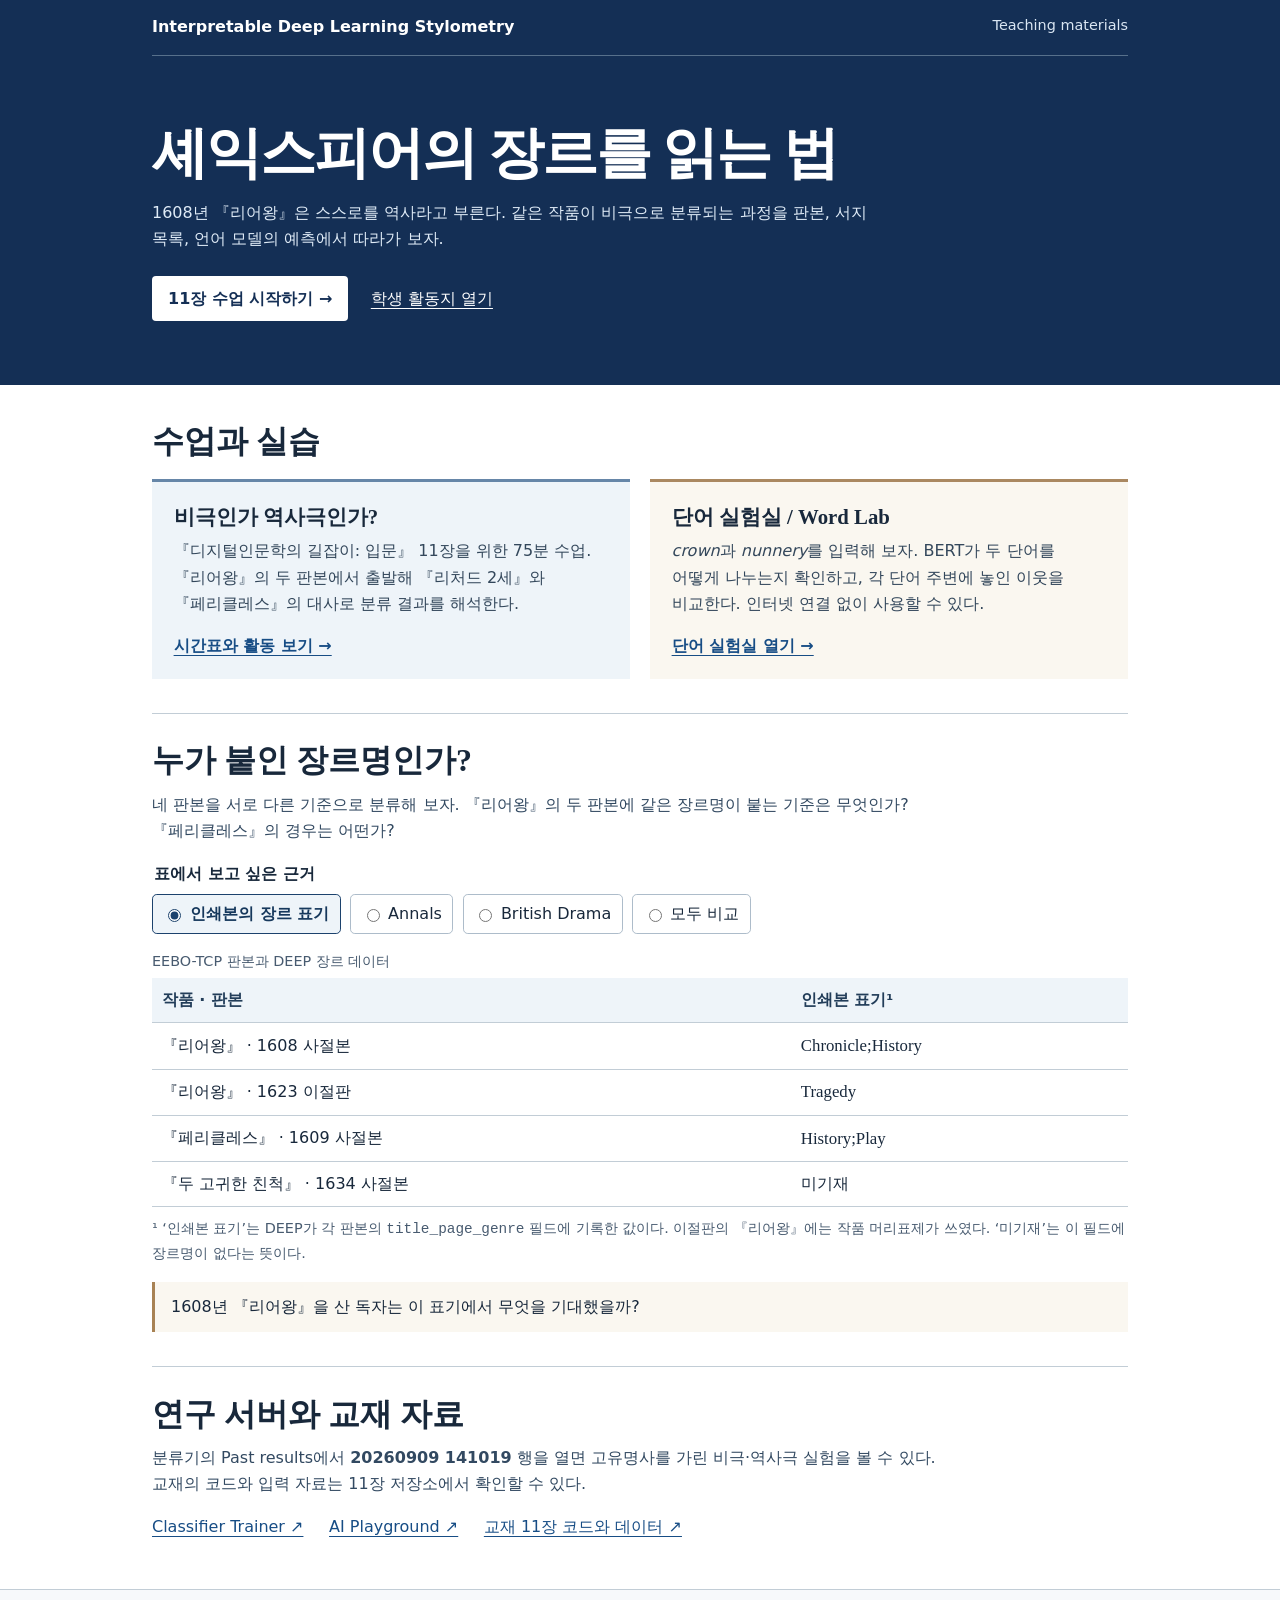
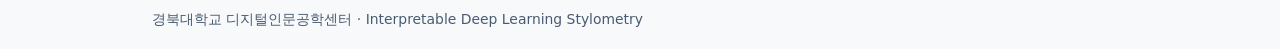
==== teaching/index.html @ d843ae89 "Publish Chapter 11 teaching pages and offline Word Lab" ====
<!doctype html>
<html lang="ko">
<head>
<meta charset="utf-8">
<meta name="viewport" content="width=device-width, initial-scale=1">
<title>수업 자료 · Interpretable Deep Learning Stylometry</title>
<meta name="description" content="셰익스피어 희곡으로 배우는 딥러닝 장르 분류. 75분 수업, 판본 비교, BERT 단어 실험, 학생 활동지.">
<style>
:root{color-scheme:light;--ink:#18283b;--blue:#1c426d;--navy:#142f55;--muted:#485b70;--rule:#c2cdd6;--cream:#faf7f0;--tint:#eef4f9}
*{box-sizing:border-box}body{margin:0;background:#fff;color:var(--ink);font:1rem/1.65 "Apple SD Gothic Neo","Malgun Gothic",system-ui,sans-serif;word-break:keep-all;overflow-wrap:break-word}button,input{font:inherit}a{color:#174d85;text-underline-offset:.22em}a:focus-visible,button:focus-visible,input:focus-visible,summary:focus-visible{outline:3px solid #c57723;outline-offset:4px}.skip{position:absolute;left:1rem;top:-5rem;background:white;padding:.5rem;z-index:2}.skip:focus{top:.5rem}
.wrap{max-width:68rem;margin:auto;padding-inline:clamp(1rem,4.5vw,3.5rem)}header{background:var(--navy);color:white}.top{padding-block:.9rem;display:flex;justify-content:space-between;gap:1rem;flex-wrap:wrap;border-bottom:1px solid #57708b}header a{color:#fff}.top a{text-decoration:none;font-weight:650}.top a:hover,.card a:hover{text-decoration:underline}.top span{color:#dae6f3;font-size:.9rem}.hero{padding-block:clamp(2rem,5vw,4rem)}h1,h2,h3,p{margin:0}h1,h2,.card h3,.editions-title{font-family:"Nanum Myeongjo",Batang,"AppleMyungjo",Georgia,serif}h1{font-size:clamp(2.1rem,5vw,3.5rem);line-height:1.19;letter-spacing:-.035em}.hero p{max-width:47rem;margin-top:.8rem;color:#dfebf7}.hero .actions{display:flex;flex-wrap:wrap;gap:1rem 1.4rem;align-items:center;margin-top:1.5rem}.primary{display:inline-block;padding:.58rem 1rem;background:white;color:var(--navy);font-weight:700;border-radius:4px;text-decoration:none}.primary:hover{background:#e9f2fc}
main{padding-block:2.2rem 3rem}h2{font-size:clamp(1.5rem,3.2vw,2rem);line-height:1.36}.cards{display:grid;grid-template-columns:repeat(2,minmax(0,1fr));gap:1.25rem;margin-top:.95rem}.card{padding:1.25rem 1.35rem;background:var(--tint);border-top:3px solid #6686a8;display:flex;flex-direction:column;align-items:flex-start}.card:nth-child(2){background:var(--cream);border-color:#aa8861}.card h3{font-size:1.3rem;line-height:1.4}.card p{margin:.45rem 0 .95rem;color:#33475b}.card a{margin-top:auto;font-weight:bold}.block{margin-top:2.1rem;padding-top:1.6rem;border-top:1px solid var(--rule)}.intro{margin:.55rem 0 1.05rem;max-width:52rem;color:#324961}.edition-form{border:0;padding:0;margin:0}.edition-form legend{font-weight:bold;margin:0 0 .4rem}.options{display:flex;flex-wrap:wrap;gap:.4rem .6rem}.options label{display:inline-flex;align-items:center;gap:.35rem;border:1px solid #adbcca;border-radius:.3rem;padding:.35rem .65rem;cursor:pointer;background:white}.options label:has(:checked){color:#16385c;border-color:var(--blue);background:var(--tint);font-weight:bold}input{accent-color:var(--blue)}.table-wrap{overflow-x:auto;margin-top:.8rem}table{width:100%;border-collapse:collapse;min-width:31rem}th,td{border-bottom:1px solid var(--rule);text-align:left;padding:.55rem .6rem}th{font-weight:650}thead th{background:var(--tint);color:#223d59}tbody th{font-weight:500}caption{padding:.25rem 0;text-align:left;color:var(--muted);font-size:.9rem}td[lang=en]{font-family:Georgia,serif;font-size:1.05rem}.note{color:var(--muted);font-size:.9rem;margin-top:.65rem}.guide{margin-top:1rem;padding:.75rem 1rem;border-left:3px solid #a88254;background:var(--cream)}.links{display:flex;gap:.55rem 1.6rem;flex-wrap:wrap;margin-top:.65rem}footer{border-top:1px solid var(--rule);padding:1.15rem 0;background:#f7f9fb;color:var(--muted);font-size:.87rem}button{cursor:pointer}section{scroll-margin-top:1rem}.offscreen{position:absolute;width:1px;height:1px;clip-path:inset(50%);overflow:hidden}
@media(max-width:620px){.cards{grid-template-columns:1fr}.top{font-size:.85rem}.top span{display:none}th,td{padding:.45rem}.hero{padding-block:1.8rem}.options{gap:.35rem}.card{padding:1rem}table{min-width:22rem}.wrap{padding-inline:1rem}}
@media print{header{background:white;color:black}.top,.actions,.options,footer{display:none}.hero,main{padding-block:0}.card,.guide{background:white}.cards{gap:.4rem}.block{margin-top:.8rem}table{min-width:0}.table-wrap{overflow:visible}thead th,td,th{font-size:9pt}}
</style>
</head>
<body><a class="skip" href="#main">본문으로 바로가기</a>
<header><div class="wrap"><div class="top"><a lang="en" href="https://stylometry.digihumeng.org/">Interpretable Deep Learning Stylometry</a><span lang="en">Teaching materials</span></div>
<div class="hero"><h1>셰익스피어의 장르를 읽는 법</h1><p>1608년 『리어왕』은 스스로를 역사라고 부른다. 같은 작품이 비극으로 분류되는 과정을 판본, 서지 목록, 언어 모델의 예측에서 따라가 보자.</p>
<div class="actions"><a class="primary" href="lesson-11.html">11장 수업 시작하기 →</a><a href="lesson-11.html#worksheet">학생 활동지 열기</a></div></div></div></header>
<main id="main" class="wrap">
<section aria-labelledby="tools-title"><h2 id="tools-title">수업과 실습</h2>
<div class="cards"><article class="card"><h3>비극인가 역사극인가?</h3><p>『디지털인문학의 길잡이: 입문』 11장을 위한 75분 수업. 『리어왕』의 두 판본에서 출발해 『리처드 2세』와 『페리클레스』의 대사로 분류 결과를 해석한다.</p><a href="lesson-11.html#plan">시간표와 활동 보기 →</a></article>
<article class="card"><h3>단어 실험실 <span lang="en">/ Word Lab</span></h3><p><i lang="en">crown</i>과 <i lang="en">nunnery</i>를 입력해 보자. BERT가 두 단어를 어떻게 나누는지 확인하고, 각 단어 주변에 놓인 이웃을 비교한다. 인터넷 연결 없이 사용할 수 있다.</p><a href="word-lab.html">단어 실험실 열기 →</a></article></div></section>
<section class="block" id="editions" aria-labelledby="editions-title"><h2 id="editions-title">누가 붙인 장르명인가?</h2><p class="intro">네 판본을 서로 다른 기준으로 분류해 보자. 『리어왕』의 두 판본에 같은 장르명이 붙는 기준은 무엇인가? 『페리클레스』의 경우는 어떤가?</p>
<fieldset class="edition-form" id="source-form" hidden><legend>표에서 보고 싶은 근거</legend><div class="options">
<label><input type="radio" name="source" value="print" checked>인쇄본의 장르 표기</label><label><input type="radio" name="source" value="annals"><span lang="en">Annals</span></label><label><input type="radio" name="source" value="brit"><span lang="en">British Drama</span></label><label><input type="radio" name="source" value="all">모두 비교</label></div></fieldset>
<div class="table-wrap" tabindex="0" role="region" aria-label="판본별 장르 비교표"><table><caption>EEBO-TCP 판본과 DEEP 장르 데이터</caption><thead><tr><th scope="col">작품 · 판본</th><th scope="col" data-col="print">인쇄본 표기¹</th><th scope="col" data-col="annals" lang="en">Annals</th><th scope="col" data-col="brit" lang="en">British Drama</th></tr></thead><tbody>
<tr><th scope="row">『리어왕』 · 1608 사절본</th><td data-col="print" lang="en">Chronicle;History</td><td data-col="annals" lang="en">Tragedy</td><td data-col="brit" lang="en">Tragedy</td></tr>
<tr><th scope="row">『리어왕』 · 1623 이절판</th><td data-col="print" lang="en">Tragedy</td><td data-col="annals" lang="en">Tragedy</td><td data-col="brit" lang="en">Tragedy</td></tr>
<tr><th scope="row">『페리클레스』 · 1609 사절본</th><td data-col="print" lang="en">History;Play</td><td data-col="annals" lang="en">Tragicomedy</td><td data-col="brit" lang="en">Romance</td></tr>
<tr><th scope="row">『두 고귀한 친척』 · 1634 사절본</th><td data-col="print">미기재</td><td data-col="annals" lang="en">Tragicomedy</td><td data-col="brit" lang="en">Tragicomedy</td></tr>
</tbody></table></div>
<p class="note">¹ ‘인쇄본 표기’는 DEEP가 각 판본의 <code>title_page_genre</code> 필드에 기록한 값이다. 이절판의 『리어왕』에는 작품 머리표제가 쓰였다. ‘미기재’는 이 필드에 장르명이 없다는 뜻이다.</p>
<p id="edition-prompt" class="guide" aria-live="polite">같은 작품의 두 판본에서 어떤 차이가 보이는가?</p>
</section>
<section class="block" aria-labelledby="server-title"><h2 id="server-title">연구 서버와 교재 자료</h2><p class="intro">분류기의 <span lang="en">Past results</span>에서 <strong>20260909 141019</strong> 행을 열면 고유명사를 가린 비극·역사극 실험을 볼 수 있다. 교재의 코드와 입력 자료는 11장 저장소에서 확인할 수 있다.</p>
<div class="links"><a href="https://interpretable-deep-learning-stylometry.ngrok.app/train/" lang="en">Classifier Trainer ↗</a><a href="https://interpretable-deep-learning-stylometry.ngrok.app/play/" lang="en">AI Playground ↗</a><a href="https://github.com/digitalhumanitiestextbook/dhtextbook/tree/main/chapter11">교재 11장 코드와 데이터 ↗</a></div></section>
</main><footer><div class="wrap">경북대학교 디지털인문공학센터 · Interpretable Deep Learning Stylometry</div></footer>
<script>
const form = document.getElementById('source-form');
const prompts = {
  print: '1608년 『리어왕』을 산 독자는 이 표기에서 무엇을 기대했을까?',
  annals: '두 『리어왕』의 분류는 같은데, 인쇄본에서는 어떤 차이가 사라졌는가?',
  brit: '이 분류 기준을 택하면 『페리클레스』는 비극·역사극 두 집단 중 어디에 속할까?',
  all: '『페리클레스』의 세 표기 중 어느 것이 모델의 학습 레이블로 쓰였는지 알려면 무엇을 확인해야 할까?'
};
function selectSource() {
  const selected = form.querySelector('input:checked').value;
  for (const cell of document.querySelectorAll('[data-col]')) {
    cell.hidden = selected !== 'all' && cell.dataset.col !== selected;
  }
  document.getElementById('edition-prompt').textContent = prompts[selected];
}
form.hidden = false;
form.addEventListener('change', selectSource);
selectSource();
</script></body></html>
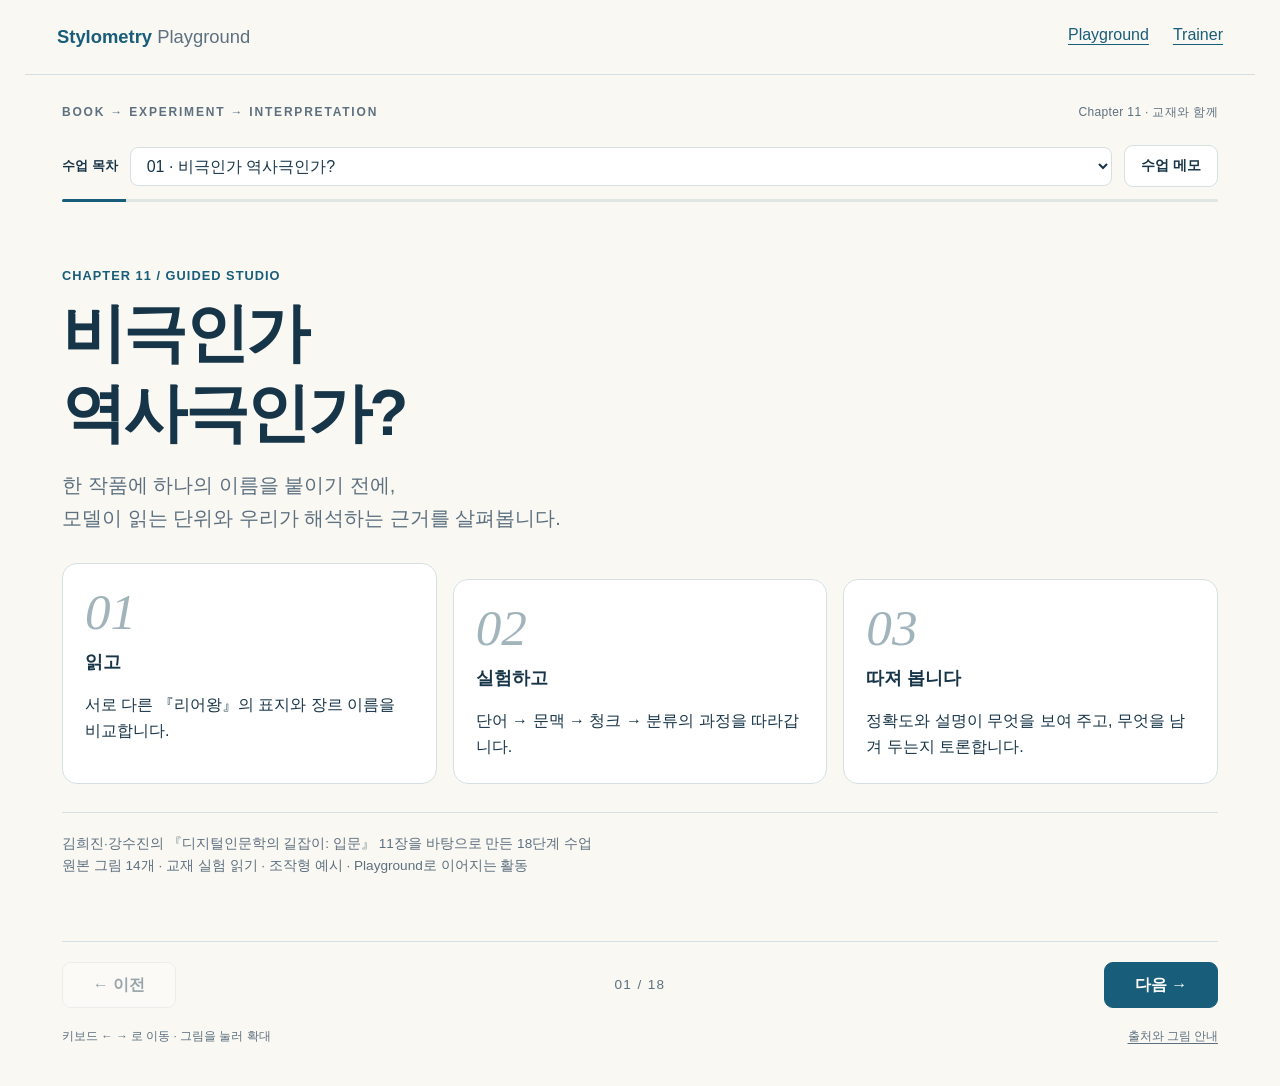
==== commit efee8717: "Publish rebuilt Chapter 11 slides and complete Playground navigation" ====
--- a/teaching/index.html
+++ b/teaching/index.html
@@ -1,58 +1,26 @@
 <!doctype html>
 <html lang="ko">
 <head>
-<meta charset="utf-8">
-<meta name="viewport" content="width=device-width, initial-scale=1">
-<title>수업 자료 · Interpretable Deep Learning Stylometry</title>
-<meta name="description" content="셰익스피어 희곡으로 배우는 딥러닝 장르 분류. 75분 수업, 판본 비교, BERT 단어 실험, 학생 활동지.">
-<style>
-:root{color-scheme:light;--ink:#18283b;--blue:#1c426d;--navy:#142f55;--muted:#485b70;--rule:#c2cdd6;--cream:#faf7f0;--tint:#eef4f9}
-*{box-sizing:border-box}body{margin:0;background:#fff;color:var(--ink);font:1rem/1.65 "Apple SD Gothic Neo","Malgun Gothic",system-ui,sans-serif;word-break:keep-all;overflow-wrap:break-word}button,input{font:inherit}a{color:#174d85;text-underline-offset:.22em}a:focus-visible,button:focus-visible,input:focus-visible,summary:focus-visible{outline:3px solid #c57723;outline-offset:4px}.skip{position:absolute;left:1rem;top:-5rem;background:white;padding:.5rem;z-index:2}.skip:focus{top:.5rem}
-.wrap{max-width:68rem;margin:auto;padding-inline:clamp(1rem,4.5vw,3.5rem)}header{background:var(--navy);color:white}.top{padding-block:.9rem;display:flex;justify-content:space-between;gap:1rem;flex-wrap:wrap;border-bottom:1px solid #57708b}header a{color:#fff}.top a{text-decoration:none;font-weight:650}.top a:hover,.card a:hover{text-decoration:underline}.top span{color:#dae6f3;font-size:.9rem}.hero{padding-block:clamp(2rem,5vw,4rem)}h1,h2,h3,p{margin:0}h1,h2,.card h3,.editions-title{font-family:"Nanum Myeongjo",Batang,"AppleMyungjo",Georgia,serif}h1{font-size:clamp(2.1rem,5vw,3.5rem);line-height:1.19;letter-spacing:-.035em}.hero p{max-width:47rem;margin-top:.8rem;color:#dfebf7}.hero .actions{display:flex;flex-wrap:wrap;gap:1rem 1.4rem;align-items:center;margin-top:1.5rem}.primary{display:inline-block;padding:.58rem 1rem;background:white;color:var(--navy);font-weight:700;border-radius:4px;text-decoration:none}.primary:hover{background:#e9f2fc}
-main{padding-block:2.2rem 3rem}h2{font-size:clamp(1.5rem,3.2vw,2rem);line-height:1.36}.cards{display:grid;grid-template-columns:repeat(2,minmax(0,1fr));gap:1.25rem;margin-top:.95rem}.card{padding:1.25rem 1.35rem;background:var(--tint);border-top:3px solid #6686a8;display:flex;flex-direction:column;align-items:flex-start}.card:nth-child(2){background:var(--cream);border-color:#aa8861}.card h3{font-size:1.3rem;line-height:1.4}.card p{margin:.45rem 0 .95rem;color:#33475b}.card a{margin-top:auto;font-weight:bold}.block{margin-top:2.1rem;padding-top:1.6rem;border-top:1px solid var(--rule)}.intro{margin:.55rem 0 1.05rem;max-width:52rem;color:#324961}.edition-form{border:0;padding:0;margin:0}.edition-form legend{font-weight:bold;margin:0 0 .4rem}.options{display:flex;flex-wrap:wrap;gap:.4rem .6rem}.options label{display:inline-flex;align-items:center;gap:.35rem;border:1px solid #adbcca;border-radius:.3rem;padding:.35rem .65rem;cursor:pointer;background:white}.options label:has(:checked){color:#16385c;border-color:var(--blue);background:var(--tint);font-weight:bold}input{accent-color:var(--blue)}.table-wrap{overflow-x:auto;margin-top:.8rem}table{width:100%;border-collapse:collapse;min-width:31rem}th,td{border-bottom:1px solid var(--rule);text-align:left;padding:.55rem .6rem}th{font-weight:650}thead th{background:var(--tint);color:#223d59}tbody th{font-weight:500}caption{padding:.25rem 0;text-align:left;color:var(--muted);font-size:.9rem}td[lang=en]{font-family:Georgia,serif;font-size:1.05rem}.note{color:var(--muted);font-size:.9rem;margin-top:.65rem}.guide{margin-top:1rem;padding:.75rem 1rem;border-left:3px solid #a88254;background:var(--cream)}.links{display:flex;gap:.55rem 1.6rem;flex-wrap:wrap;margin-top:.65rem}footer{border-top:1px solid var(--rule);padding:1.15rem 0;background:#f7f9fb;color:var(--muted);font-size:.87rem}button{cursor:pointer}section{scroll-margin-top:1rem}.offscreen{position:absolute;width:1px;height:1px;clip-path:inset(50%);overflow:hidden}
-@media(max-width:620px){.cards{grid-template-columns:1fr}.top{font-size:.85rem}.top span{display:none}th,td{padding:.45rem}.hero{padding-block:1.8rem}.options{gap:.35rem}.card{padding:1rem}table{min-width:22rem}.wrap{padding-inline:1rem}}
-@media print{header{background:white;color:black}.top,.actions,.options,footer{display:none}.hero,main{padding-block:0}.card,.guide{background:white}.cards{gap:.4rem}.block{margin-top:.8rem}table{min-width:0}.table-wrap{overflow:visible}thead th,td,th{font-size:9pt}}
-</style>
+  <meta charset="utf-8">
+  <meta name="viewport" content="width=device-width,initial-scale=1">
+  <meta name="description" content="김희진·강수진의 Chapter 11을 원본 그림과 함께 읽는 18단계 수업: 장르, 임베딩, 어텐션, 분류와 해석.">
+  <title>비극인가 역사극인가? · Chapter 11 Studio</title>
+  <link rel="stylesheet" href="./styles.css">
 </head>
-<body><a class="skip" href="#main">본문으로 바로가기</a>
-<header><div class="wrap"><div class="top"><a lang="en" href="https://stylometry.digihumeng.org/">Interpretable Deep Learning Stylometry</a><span lang="en">Teaching materials</span></div>
-<div class="hero"><h1>셰익스피어의 장르를 읽는 법</h1><p>1608년 『리어왕』은 스스로를 역사라고 부른다. 같은 작품이 비극으로 분류되는 과정을 판본, 서지 목록, 언어 모델의 예측에서 따라가 보자.</p>
-<div class="actions"><a class="primary" href="lesson-11.html">11장 수업 시작하기 →</a><a href="lesson-11.html#worksheet">학생 활동지 열기</a></div></div></div></header>
-<main id="main" class="wrap">
-<section aria-labelledby="tools-title"><h2 id="tools-title">수업과 실습</h2>
-<div class="cards"><article class="card"><h3>비극인가 역사극인가?</h3><p>『디지털인문학의 길잡이: 입문』 11장을 위한 75분 수업. 『리어왕』의 두 판본에서 출발해 『리처드 2세』와 『페리클레스』의 대사로 분류 결과를 해석한다.</p><a href="lesson-11.html#plan">시간표와 활동 보기 →</a></article>
-<article class="card"><h3>단어 실험실 <span lang="en">/ Word Lab</span></h3><p><i lang="en">crown</i>과 <i lang="en">nunnery</i>를 입력해 보자. BERT가 두 단어를 어떻게 나누는지 확인하고, 각 단어 주변에 놓인 이웃을 비교한다. 인터넷 연결 없이 사용할 수 있다.</p><a href="word-lab.html">단어 실험실 열기 →</a></article></div></section>
-<section class="block" id="editions" aria-labelledby="editions-title"><h2 id="editions-title">누가 붙인 장르명인가?</h2><p class="intro">네 판본을 서로 다른 기준으로 분류해 보자. 『리어왕』의 두 판본에 같은 장르명이 붙는 기준은 무엇인가? 『페리클레스』의 경우는 어떤가?</p>
-<fieldset class="edition-form" id="source-form" hidden><legend>표에서 보고 싶은 근거</legend><div class="options">
-<label><input type="radio" name="source" value="print" checked>인쇄본의 장르 표기</label><label><input type="radio" name="source" value="annals"><span lang="en">Annals</span></label><label><input type="radio" name="source" value="brit"><span lang="en">British Drama</span></label><label><input type="radio" name="source" value="all">모두 비교</label></div></fieldset>
-<div class="table-wrap" tabindex="0" role="region" aria-label="판본별 장르 비교표"><table><caption>EEBO-TCP 판본과 DEEP 장르 데이터</caption><thead><tr><th scope="col">작품 · 판본</th><th scope="col" data-col="print">인쇄본 표기¹</th><th scope="col" data-col="annals" lang="en">Annals</th><th scope="col" data-col="brit" lang="en">British Drama</th></tr></thead><tbody>
-<tr><th scope="row">『리어왕』 · 1608 사절본</th><td data-col="print" lang="en">Chronicle;History</td><td data-col="annals" lang="en">Tragedy</td><td data-col="brit" lang="en">Tragedy</td></tr>
-<tr><th scope="row">『리어왕』 · 1623 이절판</th><td data-col="print" lang="en">Tragedy</td><td data-col="annals" lang="en">Tragedy</td><td data-col="brit" lang="en">Tragedy</td></tr>
-<tr><th scope="row">『페리클레스』 · 1609 사절본</th><td data-col="print" lang="en">History;Play</td><td data-col="annals" lang="en">Tragicomedy</td><td data-col="brit" lang="en">Romance</td></tr>
-<tr><th scope="row">『두 고귀한 친척』 · 1634 사절본</th><td data-col="print">미기재</td><td data-col="annals" lang="en">Tragicomedy</td><td data-col="brit" lang="en">Tragicomedy</td></tr>
-</tbody></table></div>
-<p class="note">¹ ‘인쇄본 표기’는 DEEP가 각 판본의 <code>title_page_genre</code> 필드에 기록한 값이다. 이절판의 『리어왕』에는 작품 머리표제가 쓰였다. ‘미기재’는 이 필드에 장르명이 없다는 뜻이다.</p>
-<p id="edition-prompt" class="guide" aria-live="polite">같은 작품의 두 판본에서 어떤 차이가 보이는가?</p>
-</section>
-<section class="block" aria-labelledby="server-title"><h2 id="server-title">연구 서버와 교재 자료</h2><p class="intro">분류기의 <span lang="en">Past results</span>에서 <strong>20260909 141019</strong> 행을 열면 고유명사를 가린 비극·역사극 실험을 볼 수 있다. 교재의 코드와 입력 자료는 11장 저장소에서 확인할 수 있다.</p>
-<div class="links"><a href="https://interpretable-deep-learning-stylometry.ngrok.app/train/" lang="en">Classifier Trainer ↗</a><a href="https://interpretable-deep-learning-stylometry.ngrok.app/play/" lang="en">AI Playground ↗</a><a href="https://github.com/digitalhumanitiestextbook/dhtextbook/tree/main/chapter11">교재 11장 코드와 데이터 ↗</a></div></section>
-</main><footer><div class="wrap">경북대학교 디지털인문공학센터 · Interpretable Deep Learning Stylometry</div></footer>
-<script>
-const form = document.getElementById('source-form');
-const prompts = {
-  print: '1608년 『리어왕』을 산 독자는 이 표기에서 무엇을 기대했을까?',
-  annals: '두 『리어왕』의 분류는 같은데, 인쇄본에서는 어떤 차이가 사라졌는가?',
-  brit: '이 분류 기준을 택하면 『페리클레스』는 비극·역사극 두 집단 중 어디에 속할까?',
-  all: '『페리클레스』의 세 표기 중 어느 것이 모델의 학습 레이블로 쓰였는지 알려면 무엇을 확인해야 할까?'
-};
-function selectSource() {
-  const selected = form.querySelector('input:checked').value;
-  for (const cell of document.querySelectorAll('[data-col]')) {
-    cell.hidden = selected !== 'all' && cell.dataset.col !== selected;
-  }
-  document.getElementById('edition-prompt').textContent = prompts[selected];
-}
-form.hidden = false;
-form.addEventListener('change', selectSource);
-selectSource();
-</script></body></html>
+<body>
+  <header class="site-header"><a href="https://stylometry.digihumeng.org/" target="_top" class="brand">Stylometry <span>Playground</span></a><nav aria-label="사이트"><a href="https://interpretable-deep-learning-stylometry.ngrok.app/play/finish-the-line/" target="_top">Playground</a><a href="https://interpretable-deep-learning-stylometry.ngrok.app/train/" target="_top">Trainer</a></nav></header>
+  <main class="studio">
+    <div class="lesson-bar"><span class="eyebrow">BOOK → EXPERIMENT → INTERPRETATION</span><span class="lesson-label">Chapter 11 · 교재와 함께</span></div>
+    <div class="deck-tools"><label for="slide-select">수업 목차</label><select id="slide-select"></select><button id="notes-toggle" class="quiet" aria-expanded="false" aria-controls="notes-panel">수업 메모</button></div>
+    <div class="progress-track"><div id="progress-bar"></div></div>
+    <p id="slide-status" class="sr-only" aria-live="polite"></p>
+    <article id="slide" tabindex="-1"></article>
+    <aside id="notes-panel" class="notes-panel" hidden><label for="notes">나의 관찰 · 모델이 보여 준 것과 내가 해석한 것을 구분해 기록하세요.</label><textarea id="notes" rows="5" placeholder="질문 / 관찰 / 다른 가능한 설명 / 다음 실험"></textarea><div><span>이 탭 안에서만 유지됩니다.</span><button id="download-notes">메모 내려받기</button></div></aside>
+    <nav class="slide-nav" aria-label="슬라이드 이동"><button id="previous">← 이전</button><span id="counter"></span><button id="next" class="primary">다음 →</button></nav>
+    <footer class="deck-footer"><span>키보드 ← → 로 이동 · 그림을 눌러 확대</span><button id="sources-toggle" class="text-button" aria-expanded="false" aria-controls="source-panel">출처와 그림 안내</button></footer>
+    <section id="source-panel" class="sources" hidden><h2>원본 교재와 이 수업</h2><p>김희진·강수진, 「비극인가 역사극인가? 딥러닝 텍스트 분류를 통한 르네상스 희곡 분석」, 『디지털인문학의 길잡이: 입문』, 11장. 쪽수는 인쇄 쪽수를 따릅니다.</p><p>그림 1–14는 저작권자의 제공 및 사용 허락에 따라 출판된 전자책에서 가져왔습니다. 그림 1–9는 사료 또는 개념 설명용 도식이며, 그림 11–14는 교재에 실린 실험 결과입니다. 페이지 안의 조작형 예시는 별도로 표시합니다. 이 페이지를 여는 것만으로 모델을 실행하지 않습니다.</p><p>이 슬라이드의 질문·활동·배치는 새로 구성했습니다. 교재의 장르 분류 실험과 현재 Playground의 모델·자료가 동일하다는 뜻은 아닙니다. <a href="./metadata/source-notes.md">상세 출처 기록</a></p></section>
+  </main>
+  <dialog id="figure-dialog" aria-labelledby="figure-dialog-title"><div class="zoom-top"><h2 id="figure-dialog-title"></h2><button id="close-figure" autofocus aria-label="그림 확대 닫기">닫기 ×</button></div><div class="zoom-body"><img id="zoom-image" alt=""></div><p id="zoom-caption"></p></dialog>
+  <script src="./lesson.js"></script>
+</body>
+</html>
--- a/teaching/styles.css
+++ b/teaching/styles.css
@@ -0,0 +1 @@
+:root{--ink:#173548;--muted:#5d7080;--blue:#185d79;--paper:#faf8f2;--line:#d6e0e3;--warm:#f3e8d4;--mint:#e7f2ec;--orange:#ae5b20;--serif:Georgia,'Noto Serif KR',Batang,serif;--sans:Inter,-apple-system,BlinkMacSystemFont,'Apple SD Gothic Neo','Malgun Gothic',sans-serif}*{box-sizing:border-box}body{margin:0;background:var(--paper);color:var(--ink);font-family:var(--sans);font-size:16px;line-height:1.65}a{color:var(--blue);text-underline-offset:4px}button,select,textarea,input{font:inherit}button,select{color:var(--ink)}button{border:1px solid var(--line);background:white;border-radius:9px;padding:.55rem 1rem;cursor:pointer;font-weight:650}button:hover:not(:disabled){background:#edf4f5;border-color:var(--blue)}button:disabled{opacity:.42;cursor:default}button:focus-visible,a:focus-visible,select:focus-visible,input:focus-visible,textarea:focus-visible{outline:3px solid #bd7b30;outline-offset:4px}.site-header{max-width:1230px;margin:auto;padding:22px 32px;display:flex;justify-content:space-between;gap:20px;border-bottom:1px solid var(--line)}.brand{font-weight:800;text-decoration:none;font-size:1.15rem}.brand span{font-weight:400;color:var(--muted)}.site-header nav{display:flex;gap:24px}.studio{max-width:1220px;margin:auto;padding:28px 32px 40px}.lesson-bar{display:flex;justify-content:space-between;gap:16px;flex-wrap:wrap;color:var(--muted);font-size:.75rem}.eyebrow{font-weight:800;letter-spacing:.15em}.lesson-label{letter-spacing:.03em}.deck-tools{display:flex;align-items:center;gap:12px;margin:22px 0 12px}.deck-tools label{font-size:.82rem;font-weight:700;white-space:nowrap}select{border:1px solid var(--line);border-radius:8px;padding:9px 12px;background:white;max-width:100%;flex:1;min-width:0}.quiet{font-size:.85rem;white-space:nowrap}.progress-track{height:3px;background:#dfe7e5;margin-bottom:28px;border-radius:5px;overflow:hidden}#progress-bar{height:100%;background:var(--blue);transition:width .18s ease}#slide{min-height:560px;outline:none}.chapter-tag{color:var(--blue);font-size:.8rem;font-weight:750;letter-spacing:.08em;margin:0 0 8px}h1{font-size:clamp(1.8rem,3.2vw,2.9rem);line-height:1.24;letter-spacing:-.04em;margin:0 0 16px;font-weight:780;word-break:keep-all}h2{font-size:1.12rem;line-height:1.5;margin:0 0 12px}h3{font-size:1rem;margin:0 0 8px}.lede{font-size:1.13rem;color:var(--muted);max-width:900px;margin:0 0 28px;word-break:keep-all}.columns{display:grid;grid-template-columns:minmax(0,1fr) minmax(0,1fr);gap:28px;align-items:start}.columns.figure-first{grid-template-columns:minmax(0,1.4fr) minmax(260px,.8fr)}.columns.text-first{grid-template-columns:minmax(260px,.85fr) minmax(0,1.25fr)}.triptych{display:grid;grid-template-columns:repeat(3,minmax(0,1fr));gap:16px}.panel{border:1px solid var(--line);border-radius:15px;padding:22px;background:white}.panel p:last-child{margin-bottom:0}.panel p:first-child{margin-top:0}.panel + .panel{margin-top:16px}.callout{border-left:3px solid var(--blue);background:#edf4f4;padding:14px 19px;margin:20px 0;border-radius:0 9px 9px 0}.callout.warm{background:#f8eedc;border-color:#af702b}.callout p{margin:0}.question{font-size:1rem;font-weight:650}.activity{background:var(--mint);border-radius:12px;padding:18px 22px;margin-top:20px}.activity strong{display:block;font-size:.78rem;letter-spacing:.05em;color:#35634f;margin-bottom:6px}.activity p{margin:0}.figure-card{margin:0;background:#fff;border:1px solid var(--line);border-radius:12px;overflow:hidden}.figure-button{display:block;padding:15px;width:100%;border:0;border-radius:0;background:white;position:relative}.figure-button:hover:not(:disabled){background:#f3f6f6}.figure-button img{display:block;width:100%;height:auto;max-height:390px;object-fit:contain;margin:auto}.figure-button.tall img{max-height:430px}.figure-button.wide img{max-height:310px}.zoom-hint{position:absolute;right:10px;bottom:8px;border-radius:6px;padding:2px 7px;background:#173548e8;color:white;font-size:.69rem;font-weight:500}.figure-card figcaption{padding:12px 16px;font-size:.78rem;border-top:1px solid var(--line);line-height:1.55;color:var(--muted)}.figure-card figcaption strong{display:block;color:var(--ink);font-weight:650}.figure-pair{display:grid;grid-template-columns:1fr 1fr;gap:16px}.badge{display:inline-flex;border:1px solid #d0dfe0;border-radius:30px;background:#eef4f5;padding:3px 9px;font-size:.72rem;font-weight:700;color:var(--blue);margin-bottom:12px}.badge.toy{background:#fff3e1;color:#985b18;border-color:#ead0ab}.badge.record{background:#e9f2eb;color:#366748;border-color:#cce0d0}.bullet-list{padding-left:21px;margin:12px 0}.bullet-list li{padding-left:2px;margin:10px 0}.term{font-size:.8rem;color:var(--muted);font-weight:400}.stat{font-size:2.7rem;letter-spacing:-.05em;line-height:1.1;font-weight:800;color:var(--blue);margin:6px 0}.stat small{font-size:1.1rem;letter-spacing:0}.hero{padding:35px 0 20px}.hero h1{font-size:clamp(2.7rem,5vw,4.9rem);max-width:900px}.hero .lede{max-width:730px;font-size:1.25rem}.hero-meta{font-size:.85rem;color:var(--muted);border-top:1px solid var(--line);padding-top:20px;margin-top:28px}.section-number{font-family:var(--serif);font-size:3.2rem;font-style:italic;line-height:1;color:#a1b4bc;margin-bottom:12px}.steps{display:flex;flex-wrap:wrap;gap:10px;margin:24px 0}.steps span{padding:7px 13px;background:white;border:1px solid var(--line);border-radius:8px;font-size:.85rem}.steps span+span:before{content:'→';margin-right:12px;color:#87a1aa}.link-list{display:grid;gap:10px;margin:16px 0}.station-link{display:flex;justify-content:space-between;gap:16px;border:1px solid var(--line);background:white;text-decoration:none;padding:13px 17px;border-radius:9px;font-weight:700}.station-link:after{content:'↗';font-weight:400}.station-link:hover{border-color:var(--blue);background:#f0f6f5}.source-ref{font-size:.76rem;color:var(--muted);margin:17px 0 0}.slide-nav{margin-top:30px;border-top:1px solid var(--line);padding-top:20px;display:flex;align-items:center;justify-content:space-between;gap:16px}.slide-nav button{min-width:114px}.primary{background:var(--blue);color:white;border-color:var(--blue)}.primary:hover:not(:disabled){background:#10465e;color:white}.slide-nav span{font-size:.85rem;letter-spacing:.1em;color:var(--muted)}.deck-footer{display:flex;justify-content:space-between;gap:15px;font-size:.73rem;color:var(--muted);margin-top:18px;align-items:center}.text-button{border:0;background:none;border-radius:0;padding:0;color:var(--muted);font-size:inherit;text-decoration:underline;text-underline-offset:3px;font-weight:500}.sources,.notes-panel{margin-top:20px;padding:22px;border:1px solid var(--line);border-radius:12px;background:white;font-size:.85rem}.notes-panel label{display:block;font-weight:650;margin-bottom:10px}textarea{width:100%;border:1px solid var(--line);border-radius:8px;padding:12px;resize:vertical;color:var(--ink);background:#fcfcfa}.notes-panel>div{display:flex;align-items:center;justify-content:space-between;gap:12px;margin-top:8px;color:var(--muted);font-size:.75rem}.chunk-controls{display:grid;grid-template-columns:repeat(5,1fr);gap:10px;margin:16px 0}.chunk{display:flex;flex-direction:column;align-items:center;gap:7px;min-width:0}.chunk button{width:100%;padding:14px 5px;line-height:1.3;font-size:.8rem}.chunk button[data-genre="T"]{background:#e9e7f4;border-color:#c6bada;color:#5e477e}.chunk button[data-genre="H"]{background:#e3f0e6;border-color:#a9c9b0;color:#366748}.chunk small{font-size:.7rem;color:var(--muted)}.vote-bar{display:flex;border-radius:9px;overflow:hidden;height:38px;margin-top:20px;background:#eee}.vote-bar>div{transition:width .2s ease;display:flex;align-items:center;justify-content:center;font-size:.8rem;font-weight:750;min-width:0;overflow:hidden;white-space:nowrap}.vote-t{background:#d5c7eb;color:#503b71}.vote-h{background:#b9d8c0;color:#28553a}.vote-summary{font-weight:750;font-size:1.15rem;margin:12px 0 0}.matrix{display:grid;grid-template-columns:75px 1fr 1fr;grid-template-rows:auto 1fr 1fr;gap:7px;max-width:420px;margin:12px auto}.matrix-label{font-size:.73rem;display:flex;align-items:center;justify-content:center;text-align:center;line-height:1.4}.cell{min-height:100px;border:2px solid transparent;display:flex;flex-direction:column;align-items:center;justify-content:center;font-size:2rem;font-weight:800;border-radius:8px;line-height:1.2}.cell span{font-size:.68rem;font-weight:500;margin-top:8px}.cell.correct{background:#164f70;color:white}.cell.error{background:#e6ecf3;color:#244661}.cell[aria-pressed="true"]{border-color:#b97621;box-shadow:0 0 0 2px #b97621}.matrix-note{font-size:.87rem;background:#f2f5f6;border-radius:8px;padding:14px;min-height:74px}.threshold label{display:block;font-weight:700;margin:18px 0 10px}.threshold input{width:100%;accent-color:var(--blue)}.threshold output{font-variant-numeric:tabular-nums}.threshold-result{margin:15px 0;font-weight:750;background:#f0f5f4;border-radius:8px;padding:14px}.quote{font-family:var(--serif);font-size:1.15rem;line-height:1.85;background:#fbf5e9;border-left:3px solid #c8a76b;padding:20px;margin:0}.dialogue{margin:20px 0}.checklist{display:grid;gap:10px;margin-top:18px}.checklist label{display:flex;gap:12px;align-items:flex-start;background:white;border:1px solid var(--line);padding:14px;border-radius:9px}.checklist input{margin-top:6px;accent-color:var(--blue)}.completion{color:var(--blue);font-size:.85rem;margin-top:12px}dialog{width:min(96vw,1300px);max-height:95vh;border:1px solid var(--line);border-radius:13px;padding:18px;background:white;color:var(--ink)}dialog::backdrop{background:#0d233bd6}.zoom-top{display:flex;align-items:center;justify-content:space-between;gap:15px;padding-bottom:12px;border-bottom:1px solid var(--line)}.zoom-top h2{margin:0;font-size:1rem}.zoom-top button{white-space:nowrap;font-size:.85rem}.zoom-body{overflow:auto;max-height:72vh;padding:20px 0}.zoom-body img{display:block;min-width:min(100%,700px);width:100%;height:auto;object-fit:contain}.zoom-body img.portrait{width:auto;min-width:0;max-width:100%;max-height:none;margin:auto}#zoom-caption{font-size:.76rem;color:var(--muted);margin:5px 0 0}.sr-only{position:absolute;width:1px;height:1px;padding:0;overflow:hidden;clip:rect(0,0,0,0);white-space:nowrap;border:0}.embedded .site-header{display:none}.embedded .studio{padding-top:18px}[hidden]{display:none!important}@media(max-width:800px){.columns,.columns.figure-first,.columns.text-first{grid-template-columns:1fr}.triptych{grid-template-columns:1fr}.triptych .panel{margin:0}.figure-button img{max-height:370px}.hero{padding-top:12px}.hero h1{font-size:3rem}.studio{padding:20px 20px 30px}.site-header{padding:18px 20px}.lede{font-size:1.03rem}.deck-footer{align-items:flex-start}.section-number{font-size:2rem}.panel{padding:18px}#slide{min-height:450px}.columns{gap:20px}}@media(max-width:480px){.studio{padding:16px 14px 25px}.site-header{padding:15px 14px}.site-header nav{gap:12px;font-size:.8rem}.brand{font-size:1rem}.brand span{display:none}.lesson-bar{gap:5px}.lesson-label{font-size:.68rem}.eyebrow{font-size:.63rem}.deck-tools{flex-wrap:wrap;gap:8px}.deck-tools label{font-size:.75rem}.deck-tools select{font-size:.78rem;padding:9px 5px}.quiet{padding:7px 9px;font-size:.73rem}.progress-track{margin-bottom:20px}.hero h1{font-size:2.5rem}.hero .lede{font-size:1.08rem}h1{font-size:1.8rem}.figure-pair{gap:10px}.figure-button{padding:8px}.figure-card figcaption{font-size:.67rem;padding:9px}.figure-button.tall img{max-height:270px}.zoom-hint{font-size:.58rem;right:5px;bottom:5px}.chunk-controls{gap:5px}.chunk button{font-size:.69rem;padding:11px 2px}.chunk small{font-size:.63rem}.slide-nav button{min-width:96px;font-size:.85rem}.deck-footer{font-size:.65rem}.matrix{grid-template-columns:53px 1fr 1fr}.cell{min-height:90px}.zoom-top h2{font-size:.8rem}.notes-panel>div{align-items:flex-start;flex-direction:column}}@media(prefers-reduced-motion:reduce){*{transition:none!important}}
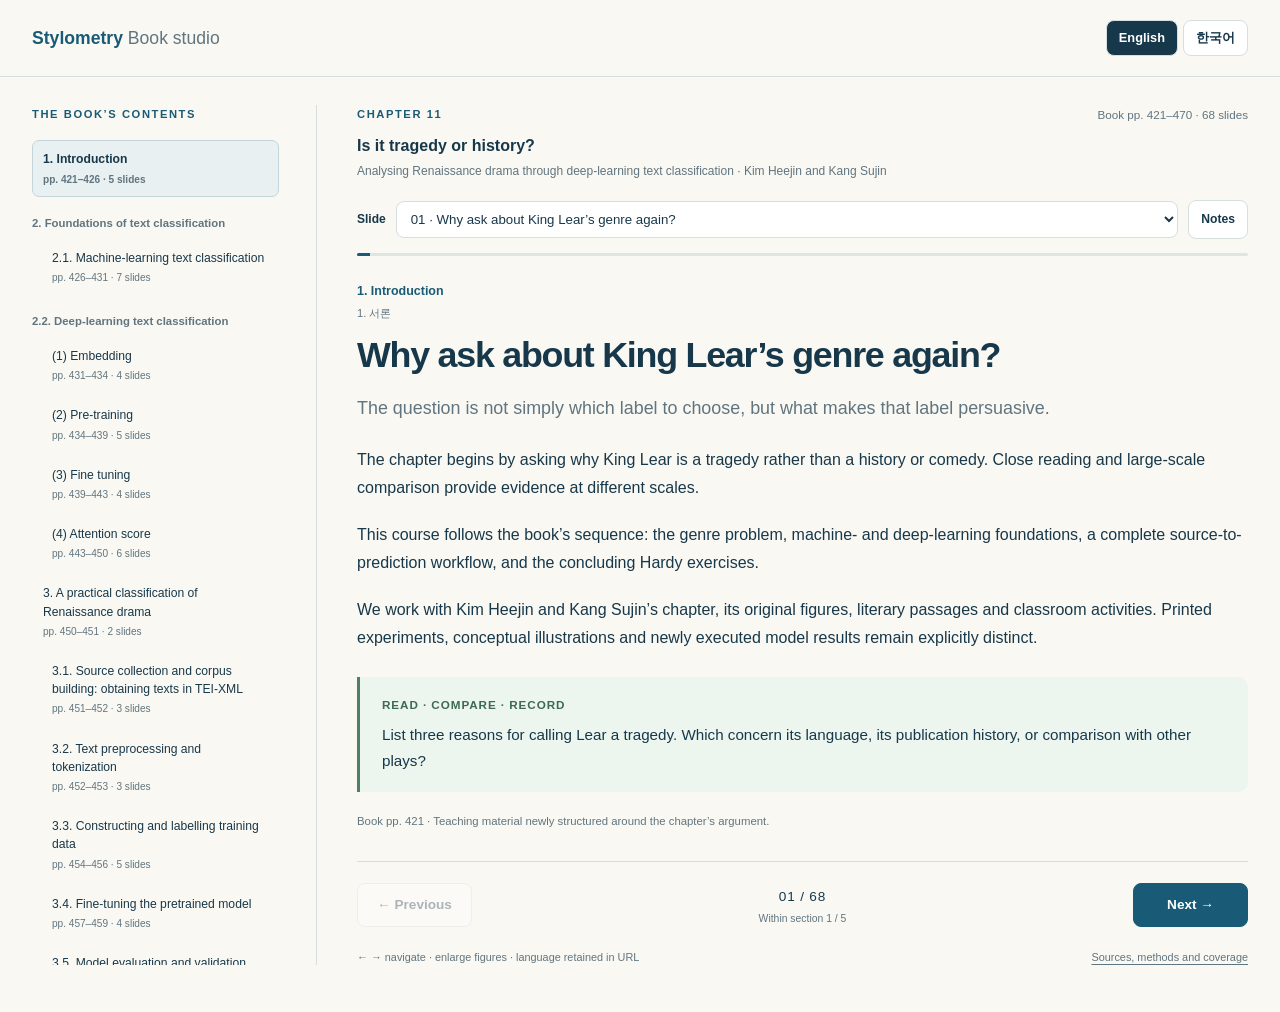
==== commit 03addeed: "Publish the complete bilingual Chapter 11 reading and experiment course" ====
--- a/teaching/index.html
+++ b/teaching/index.html
@@ -1,26 +1,13 @@
 <!doctype html>
-<html lang="ko">
-<head>
-  <meta charset="utf-8">
-  <meta name="viewport" content="width=device-width,initial-scale=1">
-  <meta name="description" content="김희진·강수진의 Chapter 11을 원본 그림과 함께 읽는 18단계 수업: 장르, 임베딩, 어텐션, 분류와 해석.">
-  <title>비극인가 역사극인가? · Chapter 11 Studio</title>
-  <link rel="stylesheet" href="./styles.css">
-</head>
+<html lang="en">
+<head><meta charset="utf-8"><meta name="viewport" content="width=device-width,initial-scale=1"><meta name="description" content="A complete bilingual course following all sections of Chapter 11: Is it tragedy or history? Original book figures, literary passages, model training and interpretation."><title>Chapter 11 · Complete reading course</title><link rel="stylesheet" href="styles.css"></head>
 <body>
-  <header class="site-header"><a href="https://stylometry.digihumeng.org/" target="_top" class="brand">Stylometry <span>Playground</span></a><nav aria-label="사이트"><a href="https://interpretable-deep-learning-stylometry.ngrok.app/play/finish-the-line/" target="_top">Playground</a><a href="https://interpretable-deep-learning-stylometry.ngrok.app/train/" target="_top">Trainer</a></nav></header>
-  <main class="studio">
-    <div class="lesson-bar"><span class="eyebrow">BOOK → EXPERIMENT → INTERPRETATION</span><span class="lesson-label">Chapter 11 · 교재와 함께</span></div>
-    <div class="deck-tools"><label for="slide-select">수업 목차</label><select id="slide-select"></select><button id="notes-toggle" class="quiet" aria-expanded="false" aria-controls="notes-panel">수업 메모</button></div>
-    <div class="progress-track"><div id="progress-bar"></div></div>
-    <p id="slide-status" class="sr-only" aria-live="polite"></p>
-    <article id="slide" tabindex="-1"></article>
-    <aside id="notes-panel" class="notes-panel" hidden><label for="notes">나의 관찰 · 모델이 보여 준 것과 내가 해석한 것을 구분해 기록하세요.</label><textarea id="notes" rows="5" placeholder="질문 / 관찰 / 다른 가능한 설명 / 다음 실험"></textarea><div><span>이 탭 안에서만 유지됩니다.</span><button id="download-notes">메모 내려받기</button></div></aside>
-    <nav class="slide-nav" aria-label="슬라이드 이동"><button id="previous">← 이전</button><span id="counter"></span><button id="next" class="primary">다음 →</button></nav>
-    <footer class="deck-footer"><span>키보드 ← → 로 이동 · 그림을 눌러 확대</span><button id="sources-toggle" class="text-button" aria-expanded="false" aria-controls="source-panel">출처와 그림 안내</button></footer>
-    <section id="source-panel" class="sources" hidden><h2>원본 교재와 이 수업</h2><p>김희진·강수진, 「비극인가 역사극인가? 딥러닝 텍스트 분류를 통한 르네상스 희곡 분석」, 『디지털인문학의 길잡이: 입문』, 11장. 쪽수는 인쇄 쪽수를 따릅니다.</p><p>그림 1–14는 저작권자의 제공 및 사용 허락에 따라 출판된 전자책에서 가져왔습니다. 그림 1–9는 사료 또는 개념 설명용 도식이며, 그림 11–14는 교재에 실린 실험 결과입니다. 페이지 안의 조작형 예시는 별도로 표시합니다. 이 페이지를 여는 것만으로 모델을 실행하지 않습니다.</p><p>이 슬라이드의 질문·활동·배치는 새로 구성했습니다. 교재의 장르 분류 실험과 현재 Playground의 모델·자료가 동일하다는 뜻은 아닙니다. <a href="./metadata/source-notes.md">상세 출처 기록</a></p></section>
-  </main>
-  <dialog id="figure-dialog" aria-labelledby="figure-dialog-title"><div class="zoom-top"><h2 id="figure-dialog-title"></h2><button id="close-figure" autofocus aria-label="그림 확대 닫기">닫기 ×</button></div><div class="zoom-body"><img id="zoom-image" alt=""></div><p id="zoom-caption"></p></dialog>
-  <script src="./lesson.js"></script>
-</body>
-</html>
+<header class="site-header"><a class="brand" href="https://stylometry.digihumeng.org/" target="_top">Stylometry <span>Book studio</span></a><div class="languages" role="group" aria-label="Language"><button data-lang="en" lang="en">English</button><button data-lang="ko" lang="ko">한국어</button></div></header>
+<div class="course-shell"><aside class="course-outline"><div class="outline-top"><span class="eyebrow" id="outline-label"></span><button id="outline-toggle" aria-controls="section-list" aria-expanded="false">☰</button></div><nav id="section-list" aria-label="Chapter contents"></nav><p class="outline-note" id="outline-note"></p></aside>
+<main class="course-main"><div class="course-top"><span class="eyebrow">CHAPTER 11</span><span id="book-pages"></span></div><h1 id="course-title"></h1><p id="course-subtitle"></p><div class="slide-selector"><label for="slide-select" id="select-label"></label><select id="slide-select"></select><button id="notes-toggle" aria-expanded="false" aria-controls="notes-panel"></button></div><div class="progress"><div id="progress-bar"></div></div><p id="announcer" class="sr-only" aria-live="polite"></p><article id="slide" tabindex="-1"></article>
+<aside id="notes-panel" hidden><label for="notes" id="notes-label"></label><textarea id="notes" rows="5"></textarea><div class="notes-actions"><span id="notes-help"></span><button id="download-notes"></button></div></aside>
+<nav class="slide-navigation" aria-label="Slide navigation"><button id="previous"></button><div><span id="slide-count"></span><small id="section-count"></small></div><button id="next" class="primary"></button></nav><footer class="course-footer"><span id="keyboard-help"></span><button id="sources-toggle" class="text-button" aria-controls="sources" aria-expanded="false"></button></footer><section id="sources" hidden></section>
+</main></div>
+<dialog id="figure-dialog" aria-labelledby="dialog-title"><div class="dialog-top"><h2 id="dialog-title"></h2><button id="close-figure" autofocus></button></div><div class="figure-scroll"><img id="dialog-image" alt=""></div><p id="dialog-caption"></p></dialog>
+<script src="content.js"></script><script src="practice.js"></script><script src="passages.js"></script><script src="course.js"></script>
+</body></html>
--- a/teaching/styles.css
+++ b/teaching/styles.css
@@ -1 +1,3 @@
-:root{--ink:#173548;--muted:#5d7080;--blue:#185d79;--paper:#faf8f2;--line:#d6e0e3;--warm:#f3e8d4;--mint:#e7f2ec;--orange:#ae5b20;--serif:Georgia,'Noto Serif KR',Batang,serif;--sans:Inter,-apple-system,BlinkMacSystemFont,'Apple SD Gothic Neo','Malgun Gothic',sans-serif}*{box-sizing:border-box}body{margin:0;background:var(--paper);color:var(--ink);font-family:var(--sans);font-size:16px;line-height:1.65}a{color:var(--blue);text-underline-offset:4px}button,select,textarea,input{font:inherit}button,select{color:var(--ink)}button{border:1px solid var(--line);background:white;border-radius:9px;padding:.55rem 1rem;cursor:pointer;font-weight:650}button:hover:not(:disabled){background:#edf4f5;border-color:var(--blue)}button:disabled{opacity:.42;cursor:default}button:focus-visible,a:focus-visible,select:focus-visible,input:focus-visible,textarea:focus-visible{outline:3px solid #bd7b30;outline-offset:4px}.site-header{max-width:1230px;margin:auto;padding:22px 32px;display:flex;justify-content:space-between;gap:20px;border-bottom:1px solid var(--line)}.brand{font-weight:800;text-decoration:none;font-size:1.15rem}.brand span{font-weight:400;color:var(--muted)}.site-header nav{display:flex;gap:24px}.studio{max-width:1220px;margin:auto;padding:28px 32px 40px}.lesson-bar{display:flex;justify-content:space-between;gap:16px;flex-wrap:wrap;color:var(--muted);font-size:.75rem}.eyebrow{font-weight:800;letter-spacing:.15em}.lesson-label{letter-spacing:.03em}.deck-tools{display:flex;align-items:center;gap:12px;margin:22px 0 12px}.deck-tools label{font-size:.82rem;font-weight:700;white-space:nowrap}select{border:1px solid var(--line);border-radius:8px;padding:9px 12px;background:white;max-width:100%;flex:1;min-width:0}.quiet{font-size:.85rem;white-space:nowrap}.progress-track{height:3px;background:#dfe7e5;margin-bottom:28px;border-radius:5px;overflow:hidden}#progress-bar{height:100%;background:var(--blue);transition:width .18s ease}#slide{min-height:560px;outline:none}.chapter-tag{color:var(--blue);font-size:.8rem;font-weight:750;letter-spacing:.08em;margin:0 0 8px}h1{font-size:clamp(1.8rem,3.2vw,2.9rem);line-height:1.24;letter-spacing:-.04em;margin:0 0 16px;font-weight:780;word-break:keep-all}h2{font-size:1.12rem;line-height:1.5;margin:0 0 12px}h3{font-size:1rem;margin:0 0 8px}.lede{font-size:1.13rem;color:var(--muted);max-width:900px;margin:0 0 28px;word-break:keep-all}.columns{display:grid;grid-template-columns:minmax(0,1fr) minmax(0,1fr);gap:28px;align-items:start}.columns.figure-first{grid-template-columns:minmax(0,1.4fr) minmax(260px,.8fr)}.columns.text-first{grid-template-columns:minmax(260px,.85fr) minmax(0,1.25fr)}.triptych{display:grid;grid-template-columns:repeat(3,minmax(0,1fr));gap:16px}.panel{border:1px solid var(--line);border-radius:15px;padding:22px;background:white}.panel p:last-child{margin-bottom:0}.panel p:first-child{margin-top:0}.panel + .panel{margin-top:16px}.callout{border-left:3px solid var(--blue);background:#edf4f4;padding:14px 19px;margin:20px 0;border-radius:0 9px 9px 0}.callout.warm{background:#f8eedc;border-color:#af702b}.callout p{margin:0}.question{font-size:1rem;font-weight:650}.activity{background:var(--mint);border-radius:12px;padding:18px 22px;margin-top:20px}.activity strong{display:block;font-size:.78rem;letter-spacing:.05em;color:#35634f;margin-bottom:6px}.activity p{margin:0}.figure-card{margin:0;background:#fff;border:1px solid var(--line);border-radius:12px;overflow:hidden}.figure-button{display:block;padding:15px;width:100%;border:0;border-radius:0;background:white;position:relative}.figure-button:hover:not(:disabled){background:#f3f6f6}.figure-button img{display:block;width:100%;height:auto;max-height:390px;object-fit:contain;margin:auto}.figure-button.tall img{max-height:430px}.figure-button.wide img{max-height:310px}.zoom-hint{position:absolute;right:10px;bottom:8px;border-radius:6px;padding:2px 7px;background:#173548e8;color:white;font-size:.69rem;font-weight:500}.figure-card figcaption{padding:12px 16px;font-size:.78rem;border-top:1px solid var(--line);line-height:1.55;color:var(--muted)}.figure-card figcaption strong{display:block;color:var(--ink);font-weight:650}.figure-pair{display:grid;grid-template-columns:1fr 1fr;gap:16px}.badge{display:inline-flex;border:1px solid #d0dfe0;border-radius:30px;background:#eef4f5;padding:3px 9px;font-size:.72rem;font-weight:700;color:var(--blue);margin-bottom:12px}.badge.toy{background:#fff3e1;color:#985b18;border-color:#ead0ab}.badge.record{background:#e9f2eb;color:#366748;border-color:#cce0d0}.bullet-list{padding-left:21px;margin:12px 0}.bullet-list li{padding-left:2px;margin:10px 0}.term{font-size:.8rem;color:var(--muted);font-weight:400}.stat{font-size:2.7rem;letter-spacing:-.05em;line-height:1.1;font-weight:800;color:var(--blue);margin:6px 0}.stat small{font-size:1.1rem;letter-spacing:0}.hero{padding:35px 0 20px}.hero h1{font-size:clamp(2.7rem,5vw,4.9rem);max-width:900px}.hero .lede{max-width:730px;font-size:1.25rem}.hero-meta{font-size:.85rem;color:var(--muted);border-top:1px solid var(--line);padding-top:20px;margin-top:28px}.section-number{font-family:var(--serif);font-size:3.2rem;font-style:italic;line-height:1;color:#a1b4bc;margin-bottom:12px}.steps{display:flex;flex-wrap:wrap;gap:10px;margin:24px 0}.steps span{padding:7px 13px;background:white;border:1px solid var(--line);border-radius:8px;font-size:.85rem}.steps span+span:before{content:'→';margin-right:12px;color:#87a1aa}.link-list{display:grid;gap:10px;margin:16px 0}.station-link{display:flex;justify-content:space-between;gap:16px;border:1px solid var(--line);background:white;text-decoration:none;padding:13px 17px;border-radius:9px;font-weight:700}.station-link:after{content:'↗';font-weight:400}.station-link:hover{border-color:var(--blue);background:#f0f6f5}.source-ref{font-size:.76rem;color:var(--muted);margin:17px 0 0}.slide-nav{margin-top:30px;border-top:1px solid var(--line);padding-top:20px;display:flex;align-items:center;justify-content:space-between;gap:16px}.slide-nav button{min-width:114px}.primary{background:var(--blue);color:white;border-color:var(--blue)}.primary:hover:not(:disabled){background:#10465e;color:white}.slide-nav span{font-size:.85rem;letter-spacing:.1em;color:var(--muted)}.deck-footer{display:flex;justify-content:space-between;gap:15px;font-size:.73rem;color:var(--muted);margin-top:18px;align-items:center}.text-button{border:0;background:none;border-radius:0;padding:0;color:var(--muted);font-size:inherit;text-decoration:underline;text-underline-offset:3px;font-weight:500}.sources,.notes-panel{margin-top:20px;padding:22px;border:1px solid var(--line);border-radius:12px;background:white;font-size:.85rem}.notes-panel label{display:block;font-weight:650;margin-bottom:10px}textarea{width:100%;border:1px solid var(--line);border-radius:8px;padding:12px;resize:vertical;color:var(--ink);background:#fcfcfa}.notes-panel>div{display:flex;align-items:center;justify-content:space-between;gap:12px;margin-top:8px;color:var(--muted);font-size:.75rem}.chunk-controls{display:grid;grid-template-columns:repeat(5,1fr);gap:10px;margin:16px 0}.chunk{display:flex;flex-direction:column;align-items:center;gap:7px;min-width:0}.chunk button{width:100%;padding:14px 5px;line-height:1.3;font-size:.8rem}.chunk button[data-genre="T"]{background:#e9e7f4;border-color:#c6bada;color:#5e477e}.chunk button[data-genre="H"]{background:#e3f0e6;border-color:#a9c9b0;color:#366748}.chunk small{font-size:.7rem;color:var(--muted)}.vote-bar{display:flex;border-radius:9px;overflow:hidden;height:38px;margin-top:20px;background:#eee}.vote-bar>div{transition:width .2s ease;display:flex;align-items:center;justify-content:center;font-size:.8rem;font-weight:750;min-width:0;overflow:hidden;white-space:nowrap}.vote-t{background:#d5c7eb;color:#503b71}.vote-h{background:#b9d8c0;color:#28553a}.vote-summary{font-weight:750;font-size:1.15rem;margin:12px 0 0}.matrix{display:grid;grid-template-columns:75px 1fr 1fr;grid-template-rows:auto 1fr 1fr;gap:7px;max-width:420px;margin:12px auto}.matrix-label{font-size:.73rem;display:flex;align-items:center;justify-content:center;text-align:center;line-height:1.4}.cell{min-height:100px;border:2px solid transparent;display:flex;flex-direction:column;align-items:center;justify-content:center;font-size:2rem;font-weight:800;border-radius:8px;line-height:1.2}.cell span{font-size:.68rem;font-weight:500;margin-top:8px}.cell.correct{background:#164f70;color:white}.cell.error{background:#e6ecf3;color:#244661}.cell[aria-pressed="true"]{border-color:#b97621;box-shadow:0 0 0 2px #b97621}.matrix-note{font-size:.87rem;background:#f2f5f6;border-radius:8px;padding:14px;min-height:74px}.threshold label{display:block;font-weight:700;margin:18px 0 10px}.threshold input{width:100%;accent-color:var(--blue)}.threshold output{font-variant-numeric:tabular-nums}.threshold-result{margin:15px 0;font-weight:750;background:#f0f5f4;border-radius:8px;padding:14px}.quote{font-family:var(--serif);font-size:1.15rem;line-height:1.85;background:#fbf5e9;border-left:3px solid #c8a76b;padding:20px;margin:0}.dialogue{margin:20px 0}.checklist{display:grid;gap:10px;margin-top:18px}.checklist label{display:flex;gap:12px;align-items:flex-start;background:white;border:1px solid var(--line);padding:14px;border-radius:9px}.checklist input{margin-top:6px;accent-color:var(--blue)}.completion{color:var(--blue);font-size:.85rem;margin-top:12px}dialog{width:min(96vw,1300px);max-height:95vh;border:1px solid var(--line);border-radius:13px;padding:18px;background:white;color:var(--ink)}dialog::backdrop{background:#0d233bd6}.zoom-top{display:flex;align-items:center;justify-content:space-between;gap:15px;padding-bottom:12px;border-bottom:1px solid var(--line)}.zoom-top h2{margin:0;font-size:1rem}.zoom-top button{white-space:nowrap;font-size:.85rem}.zoom-body{overflow:auto;max-height:72vh;padding:20px 0}.zoom-body img{display:block;min-width:min(100%,700px);width:100%;height:auto;object-fit:contain}.zoom-body img.portrait{width:auto;min-width:0;max-width:100%;max-height:none;margin:auto}#zoom-caption{font-size:.76rem;color:var(--muted);margin:5px 0 0}.sr-only{position:absolute;width:1px;height:1px;padding:0;overflow:hidden;clip:rect(0,0,0,0);white-space:nowrap;border:0}.embedded .site-header{display:none}.embedded .studio{padding-top:18px}[hidden]{display:none!important}@media(max-width:800px){.columns,.columns.figure-first,.columns.text-first{grid-template-columns:1fr}.triptych{grid-template-columns:1fr}.triptych .panel{margin:0}.figure-button img{max-height:370px}.hero{padding-top:12px}.hero h1{font-size:3rem}.studio{padding:20px 20px 30px}.site-header{padding:18px 20px}.lede{font-size:1.03rem}.deck-footer{align-items:flex-start}.section-number{font-size:2rem}.panel{padding:18px}#slide{min-height:450px}.columns{gap:20px}}@media(max-width:480px){.studio{padding:16px 14px 25px}.site-header{padding:15px 14px}.site-header nav{gap:12px;font-size:.8rem}.brand{font-size:1rem}.brand span{display:none}.lesson-bar{gap:5px}.lesson-label{font-size:.68rem}.eyebrow{font-size:.63rem}.deck-tools{flex-wrap:wrap;gap:8px}.deck-tools label{font-size:.75rem}.deck-tools select{font-size:.78rem;padding:9px 5px}.quiet{padding:7px 9px;font-size:.73rem}.progress-track{margin-bottom:20px}.hero h1{font-size:2.5rem}.hero .lede{font-size:1.08rem}h1{font-size:1.8rem}.figure-pair{gap:10px}.figure-button{padding:8px}.figure-card figcaption{font-size:.67rem;padding:9px}.figure-button.tall img{max-height:270px}.zoom-hint{font-size:.58rem;right:5px;bottom:5px}.chunk-controls{gap:5px}.chunk button{font-size:.69rem;padding:11px 2px}.chunk small{font-size:.63rem}.slide-nav button{min-width:96px;font-size:.85rem}.deck-footer{font-size:.65rem}.matrix{grid-template-columns:53px 1fr 1fr}.cell{min-height:90px}.zoom-top h2{font-size:.8rem}.notes-panel>div{align-items:flex-start;flex-direction:column}}@media(prefers-reduced-motion:reduce){*{transition:none!important}}
+:root{--paper:#faf8f2;--ink:#17384a;--muted:#607580;--line:#d5dfe0;--blue:#195b76;--mint:#edf5ef;--warm:#f7eddd;--sans:Inter,-apple-system,BlinkMacSystemFont,'Apple SD Gothic Neo','Malgun Gothic',sans-serif;--serif:Georgia,'Noto Serif KR',Batang,serif}*{box-sizing:border-box}body{margin:0;background:var(--paper);color:var(--ink);font:16px/1.72 var(--sans)}button,select,textarea,input{font:inherit}button,select{color:var(--ink)}button{cursor:pointer;border:1px solid var(--line);padding:9px 14px;background:white;border-radius:8px;font-weight:650}button:hover:not(:disabled){background:#eaf3f3;border-color:var(--blue)}button:disabled{opacity:.35;cursor:default}a{color:var(--blue);text-underline-offset:4px}button:focus-visible,a:focus-visible,select:focus-visible,textarea:focus-visible,input:focus-visible,summary:focus-visible{outline:3px solid #b77726;outline-offset:3px}.site-header{max-width:1520px;padding:20px 32px;margin:auto;display:flex;justify-content:space-between;align-items:center;gap:20px;border-bottom:1px solid var(--line)}.brand{font-weight:800;text-decoration:none;font-size:1.1rem}.brand span{font-weight:400;color:var(--muted)}.languages{display:flex;gap:5px}.languages button{font-size:.8rem;padding:6px 12px}.languages button[aria-pressed=true]{background:var(--ink);color:white}.course-shell{max-width:1520px;margin:auto;display:grid;grid-template-columns:285px minmax(0,1fr);gap:40px;padding:28px 32px 45px}.course-outline{border-right:1px solid var(--line);padding-right:22px;min-width:0}.outline-top{display:flex;align-items:center;justify-content:space-between;gap:12px;margin-bottom:16px}.eyebrow{font-size:.7rem;letter-spacing:.14em;font-weight:800;color:var(--blue)}#outline-toggle{display:none}.outline-group{font-size:.71rem;font-weight:800;margin:18px 0 7px;color:var(--muted);line-height:1.5}.outline-button{display:block;width:100%;text-align:left;background:none;border:1px solid transparent;font-size:.76rem;line-height:1.5;font-weight:500;padding:9px 10px;border-radius:7px;margin-bottom:3px;overflow-wrap:anywhere}.outline-button small{display:block;font-size:.63rem;color:var(--muted);margin-top:3px}.outline-button[aria-current=step]{border-color:#c3d5da;background:#e8f0f1;font-weight:750}.outline-button.subsection{padding-left:19px}.outline-note{border-top:1px solid var(--line);padding-top:18px;font-size:.72rem;color:var(--muted)}.course-main{min-width:0;max-width:1050px}.course-top{display:flex;justify-content:space-between;gap:16px;font-size:.73rem;color:var(--muted)}#course-title{font-size:1rem;font-weight:650;line-height:1.6;margin:8px 0 2px;letter-spacing:0}#course-subtitle{font-size:.75rem;color:var(--muted);margin:0 0 19px}.slide-selector{display:flex;gap:10px;align-items:center;margin-bottom:14px}.slide-selector label{font-size:.75rem;font-weight:700;white-space:nowrap}select{background:white;border:1px solid var(--line);border-radius:8px;padding:9px 10px;width:100%;min-width:0;flex:1;font-size:.83rem}.slide-selector button{font-size:.76rem;white-space:nowrap;padding:8px 12px}.progress{height:3px;background:#dce7e3;border-radius:5px;overflow:hidden;margin-bottom:26px}#progress-bar{height:100%;background:var(--blue)}#slide{outline:none;min-height:460px}.section-heading{font-size:.78rem;font-weight:750;color:var(--blue);margin:0 0 11px;line-height:1.55}.original-heading{display:block;font-size:.7rem;color:var(--muted);font-weight:500;margin-top:3px}.slide-title{font-size:clamp(1.65rem,2.8vw,2.6rem);line-height:1.25;letter-spacing:-.035em;margin:0 0 16px;word-break:keep-all}.slide-lead{font-size:1.12rem;color:var(--muted);margin:0 0 24px;line-height:1.6;word-break:keep-all}.slide-body>p{margin:20px 0;max-width:900px}.slide-body>p:first-child{margin-top:0}.slide-body>ul{padding:18px 25px 18px 40px;border:1px solid var(--line);border-radius:12px;background:white;margin:22px 0}.slide-body li{padding:5px 0}.figure-grid{display:grid;grid-template-columns:repeat(auto-fit,minmax(min(100%,310px),1fr));gap:18px;margin:24px 0}.book-figure{margin:0;border:1px solid var(--line);border-radius:12px;overflow:hidden;background:white}.figure-button{display:block;width:100%;border:0;border-radius:0;background:white;padding:16px;position:relative}.figure-button img{width:100%;height:auto;display:block;max-height:460px;object-fit:contain}.zoom-hint{position:absolute;bottom:9px;right:11px;border-radius:5px;background:#17384ae8;color:white;font-size:.66rem;padding:2px 7px}.book-figure figcaption{border-top:1px solid var(--line);padding:12px 15px;font-size:.76rem;line-height:1.5;color:var(--muted)}.book-figure figcaption strong{display:block;color:var(--ink);font-weight:650}.figure-kind{display:inline-block;margin-top:6px;font-size:.65rem;padding:2px 7px;border-radius:5px;background:#eef3f3}.kind-concept{background:#fff0d7;color:#865115}.kind-book-result{background:#e7f1e9;color:#356342}.book-reader{margin:24px 0;background:#fffdf7;border:1px solid #dcd2ba;border-radius:13px;overflow:hidden;box-shadow:0 5px 18px #493e1f06}.reader-top{padding:16px 20px;border-bottom:1px solid #e5dcc9;display:flex;align-items:flex-start;justify-content:space-between;gap:20px}.reader-top h3{margin:0;font-size:1rem;line-height:1.5}.reader-top small{display:block;color:#7a715d;font-size:.72rem;margin-top:4px}.reader-top button{font-size:.72rem;padding:5px 9px;white-space:nowrap;background:#fffaf0;border-color:#dfd5bd}.reader-body{padding:22px 26px;max-height:410px;overflow:auto;scrollbar-gutter:stable}.book-reader.expanded .reader-body{max-height:none}.passage-original{font:1.08rem/1.9 var(--serif);white-space:pre-wrap;margin:0;color:#342f27}.passage-korean{font-size:.94rem;line-height:1.9;white-space:pre-wrap;margin:0;padding-top:16px}.translation{border-top:1px solid #e7dfcf;margin-top:20px;padding-top:12px}.translation summary{cursor:pointer;font-size:.75rem;color:#786e5a;font-weight:650}.reader-note{font-size:.7rem;color:#7b735f;line-height:1.6;border-top:1px solid #e5dcc9;padding:12px 20px;margin:0}.code-block{margin:23px 0;background:#132e3e;border-radius:11px;overflow:hidden}.code-block pre{color:#e6eff1;font: .82rem/1.8 ui-monospace,SFMono-Regular,Consolas,monospace;margin:0;padding:21px;overflow:auto;tab-size:4;white-space:pre}.code-block figcaption{padding:11px 18px;background:#1e3d4d;color:#d4e0e3;font-size:.72rem;line-height:1.6}.activity{margin-top:26px;padding:18px 22px;background:var(--mint);border-left:3px solid #4d8066;border-radius:0 10px 10px 0}.activity h3{margin:0 0 6px;font-size:.73rem;letter-spacing:.08em;color:#3c6a53}.activity p{margin:0;font-size:.95rem}.lab-link{display:flex;align-items:center;justify-content:space-between;gap:20px;border:1px solid var(--line);border-radius:10px;background:white;padding:14px 18px;margin-top:20px;text-decoration:none;font-weight:750;font-size:.86rem}.lab-link:after{content:'↗';font-size:1rem}.lab-context{color:var(--muted);font-size:.7rem;margin:7px 2px 0}.page-ref{font-size:.71rem;color:var(--muted);margin-top:20px}.slide-navigation{display:flex;align-items:center;justify-content:space-between;gap:15px;border-top:1px solid var(--line);padding-top:20px;margin-top:30px}.slide-navigation>div{text-align:center}.slide-navigation button{min-width:115px;font-size:.85rem}.slide-navigation small{display:block;font-size:.65rem;color:var(--muted)}#slide-count{font-size:.85rem;letter-spacing:.06em}.primary{background:var(--blue);border-color:var(--blue);color:white}.primary:hover:not(:disabled){background:#12465d;color:white}.course-footer{display:flex;justify-content:space-between;gap:15px;margin-top:20px;color:var(--muted);font-size:.68rem}.text-button{border:0;border-radius:0;padding:0;background:none;font-size:inherit;font-weight:500;color:var(--muted);text-decoration:underline;text-underline-offset:3px}#notes-panel,#sources{border:1px solid var(--line);padding:20px;background:white;border-radius:12px;margin-top:24px;font-size:.85rem}#notes-panel label{display:block;font-weight:650;margin-bottom:10px}textarea{width:100%;min-height:140px;border:1px solid var(--line);padding:13px;border-radius:8px;background:#fdfdfb;color:var(--ink);font-size:.9rem;resize:vertical}.notes-actions{display:flex;justify-content:space-between;gap:15px;margin-top:10px;align-items:center;font-size:.7rem;color:var(--muted)}.notes-actions button{font-size:.75rem}.widget{border:1px solid var(--line);border-radius:12px;padding:22px;background:white;margin:25px 0}.widget h3{margin:0 0 10px;font-size:1.05rem}.widget-note{font-size:.72rem;color:var(--muted);margin:12px 0 0}.badge{display:inline-block;font-size:.65rem;font-weight:700;background:#fff0d7;color:#865115;border-radius:20px;padding:3px 9px;margin-bottom:12px}.widget-controls{display:flex;align-items:center;gap:15px;flex-wrap:wrap}.widget-controls input[type=range]{flex:1;min-width:120px;accent-color:var(--blue)}.widget-result{margin-top:15px;padding:14px;background:#f1f5f5;border-radius:8px;font-size:.9rem;font-weight:650;font-variant-numeric:tabular-nums}.matrix{display:grid;grid-template-columns:70px 1fr 1fr;gap:7px;max-width:440px;margin:18px auto}.matrix-label{font-size:.72rem;text-align:center;display:flex;align-items:center;justify-content:center}.matrix-cell{min-height:94px;font-size:1.9rem;font-weight:800;border:2px solid transparent}.matrix-cell small{display:block;font-size:.67rem;font-weight:500}.matrix-cell.correct{background:#195b76;color:white}.matrix-cell.error{background:#e5edf1}.matrix-cell[aria-pressed=true]{border-color:#b67b2a;box-shadow:0 0 0 2px #b67b2a}.matrix-description{font-size:.85rem;margin:15px 0 0;min-height:50px}.vote-chunks{display:grid;grid-template-columns:repeat(5,1fr);gap:8px;margin:16px 0}.vote-chunks button{font-size:.73rem;padding:12px 5px;line-height:1.5}.vote-chunks button[data-vote=T]{background:#eee7f5;color:#62487e}.vote-chunks button[data-vote=H]{background:#e3f1e7;color:#336345}.vote-bar{display:flex;height:32px;border-radius:7px;overflow:hidden;background:#eee}.vote-bar span{display:flex;align-items:center;justify-content:center;white-space:nowrap;overflow:hidden;font-size:.72rem;font-weight:700}.vote-tragedy{background:#d7c7e9;color:#543871}.vote-history{background:#bcd9c3;color:#315c3d}dialog{width:min(96vw,1450px);max-height:95vh;padding:18px;border:1px solid var(--line);border-radius:12px;background:white;color:var(--ink)}dialog::backdrop{background:#102b3de0}.dialog-top{display:flex;align-items:center;justify-content:space-between;gap:18px;border-bottom:1px solid var(--line);padding-bottom:12px}.dialog-top h2{font-size:1rem;margin:0;line-height:1.5}.dialog-top button{font-size:.8rem;white-space:nowrap}.figure-scroll{overflow:auto;max-height:75vh;padding:18px 0}.figure-scroll img{display:block;width:100%;height:auto;object-fit:contain}.figure-scroll img.portrait{width:auto;max-width:100%;margin:auto}#dialog-caption{font-size:.72rem;color:var(--muted);margin:5px 0 0}.sr-only{position:absolute;width:1px;height:1px;padding:0;overflow:hidden;clip:rect(0,0,0,0);white-space:nowrap;border:0}.embedded .site-header{padding:13px 22px}.embedded .brand{display:none}.embedded .site-header{justify-content:flex-end}.embedded .course-shell{padding-top:20px}[hidden]{display:none!important}@media(min-width:1150px){.course-outline{position:sticky;top:20px;max-height:calc(100vh - 40px);overflow:auto;scrollbar-gutter:stable;align-self:start}}@media(max-width:1100px){.course-shell{grid-template-columns:230px minmax(0,1fr);gap:25px;padding:24px}.course-outline{padding-right:15px}.outline-button{font-size:.7rem}.slide-title{font-size:2rem}.slide-navigation button{min-width:95px}.reader-body{padding:20px}}@media(max-width:800px){.course-shell{display:block;padding:20px}.course-outline{border-right:0;border-bottom:1px solid var(--line);padding:0 0 12px;margin-bottom:20px}.outline-top{margin:0}#outline-toggle{display:block;padding:4px 10px;font-size:.85rem}#section-list,.outline-note{display:none}.course-outline.open #section-list,.course-outline.open .outline-note{display:block}.course-main{max-width:none}.site-header{padding:17px 20px}.slide-title{font-size:1.85rem}.figure-button img{max-height:390px}.slide-lead{font-size:1.03rem}.course-top{font-size:.67rem}.figure-grid{grid-template-columns:repeat(auto-fit,minmax(min(100%,220px),1fr))}}@media(max-width:480px){body{font-size:15px}.course-shell{padding:16px 14px 30px}.site-header{padding:14px}.brand{font-size:.92rem}.brand span{display:none}.languages button{font-size:.7rem;padding:5px 9px}.slide-selector{gap:7px;flex-wrap:wrap}.slide-selector label{font-size:.68rem}.slide-selector select{font-size:.72rem;padding:8px 5px}.slide-selector button{padding:7px 9px;font-size:.68rem}.slide-title{font-size:1.65rem}.section-heading{font-size:.72rem}.original-heading{font-size:.63rem}.reader-top{padding:13px 15px;gap:10px}.reader-top h3{font-size:.9rem}.reader-top small{font-size:.64rem}.reader-top button{font-size:.65rem}.reader-body{padding:17px}.passage-original{font-size:1rem}.reader-note{padding:10px 15px;font-size:.65rem}.code-block pre{font-size:.71rem;padding:15px}.figure-grid{grid-template-columns:1fr}.widget{padding:16px}.vote-chunks{gap:5px}.vote-chunks button{font-size:.63rem;padding:10px 2px}.matrix{grid-template-columns:53px 1fr 1fr}.matrix-cell{min-height:85px;font-size:1.65rem}.notes-actions{align-items:flex-start;flex-direction:column}.course-footer{font-size:.62rem}.slide-navigation button{min-width:84px;font-size:.76rem;padding:8px}.slide-navigation small{font-size:.58rem;max-width:130px}.activity{padding:15px 17px}.dialog-top h2{font-size:.8rem}.figure-scroll{padding:12px 0}}@media(prefers-reduced-motion:reduce){*{scroll-behavior:auto!important}}
+
+.reader-languages{display:flex;gap:6px;padding:9px 20px;border-bottom:1px solid #e5dcc9;background:#fbf7ed}.reader-languages button{font-size:.68rem;padding:4px 9px;border-color:#ded4bd;background:transparent;font-weight:550}.reader-languages button[aria-pressed=true]{background:#e9e0cc;color:#51472f;border-color:#bfb18e;font-weight:750}.reader-body>.passage-korean{padding-top:0}
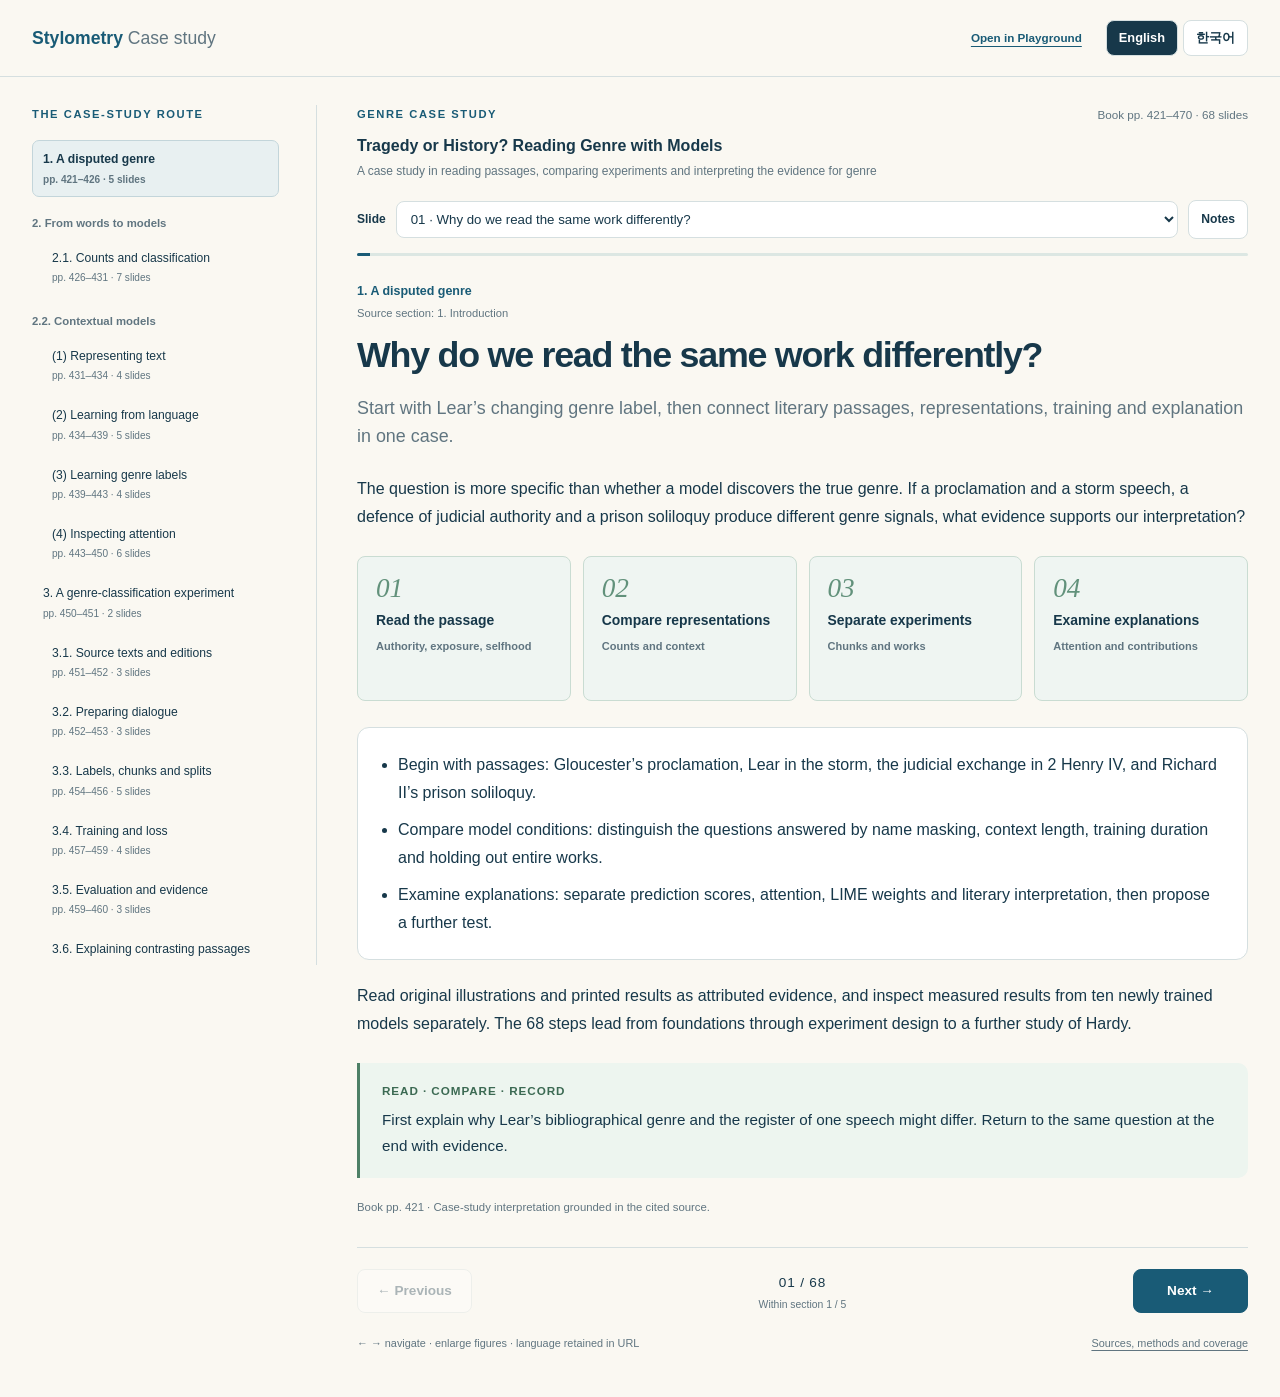
==== commit 5341d0af: "Present bilingual genre case study with original figures and measured visuals" ====
--- a/teaching/index.html
+++ b/teaching/index.html
@@ -1,13 +1,13 @@
 <!doctype html>
 <html lang="en">
-<head><meta charset="utf-8"><meta name="viewport" content="width=device-width,initial-scale=1"><meta name="description" content="A complete bilingual course following all sections of Chapter 11: Is it tragedy or history? Original book figures, literary passages, model training and interpretation."><title>Chapter 11 · Complete reading course</title><link rel="stylesheet" href="styles.css"></head>
+<head><meta charset="utf-8"><meta name="viewport" content="width=device-width,initial-scale=1"><meta name="description" content="A bilingual case study of literary genre: read original passages, compare measured models and examine interpretation."><title>Tragedy or History? Reading Genre with Models</title><link rel="stylesheet" href="styles.css"></head>
 <body>
-<header class="site-header"><a class="brand" href="https://stylometry.digihumeng.org/" target="_top">Stylometry <span>Book studio</span></a><div class="languages" role="group" aria-label="Language"><button data-lang="en" lang="en">English</button><button data-lang="ko" lang="ko">한국어</button></div></header>
-<div class="course-shell"><aside class="course-outline"><div class="outline-top"><span class="eyebrow" id="outline-label"></span><button id="outline-toggle" aria-controls="section-list" aria-expanded="false">☰</button></div><nav id="section-list" aria-label="Chapter contents"></nav><p class="outline-note" id="outline-note"></p></aside>
-<main class="course-main"><div class="course-top"><span class="eyebrow">CHAPTER 11</span><span id="book-pages"></span></div><h1 id="course-title"></h1><p id="course-subtitle"></p><div class="slide-selector"><label for="slide-select" id="select-label"></label><select id="slide-select"></select><button id="notes-toggle" aria-expanded="false" aria-controls="notes-panel"></button></div><div class="progress"><div id="progress-bar"></div></div><p id="announcer" class="sr-only" aria-live="polite"></p><article id="slide" tabindex="-1"></article>
+<header class="site-header"><a class="brand" href="https://stylometry.digihumeng.org/" target="_top">Stylometry <span>Case study</span></a><a id="native-case-link" href="https://interpretable-deep-learning-stylometry.ngrok.app/play/genre-case-study/" target="_top">Open in Playground</a><div class="languages" role="group" aria-label="Language"><button data-lang="en" lang="en">English</button><button data-lang="ko" lang="ko">한국어</button></div></header>
+<div class="course-shell"><aside class="course-outline"><div class="outline-top"><span class="eyebrow" id="outline-label"></span><button id="outline-toggle" aria-controls="section-list" aria-expanded="false">☰</button></div><nav id="section-list" aria-label="Case-study contents"></nav><p class="outline-note" id="outline-note"></p></aside>
+<main class="course-main"><div class="course-top"><span class="eyebrow">GENRE CASE STUDY</span><span id="book-pages"></span></div><h1 id="course-title"></h1><p id="course-subtitle"></p><div class="slide-selector"><label for="slide-select" id="select-label"></label><select id="slide-select"></select><button id="notes-toggle" aria-expanded="false" aria-controls="notes-panel"></button></div><div class="progress"><div id="progress-bar"></div></div><p id="announcer" class="sr-only" aria-live="polite"></p><article id="slide" tabindex="-1"></article>
 <aside id="notes-panel" hidden><label for="notes" id="notes-label"></label><textarea id="notes" rows="5"></textarea><div class="notes-actions"><span id="notes-help"></span><button id="download-notes"></button></div></aside>
 <nav class="slide-navigation" aria-label="Slide navigation"><button id="previous"></button><div><span id="slide-count"></span><small id="section-count"></small></div><button id="next" class="primary"></button></nav><footer class="course-footer"><span id="keyboard-help"></span><button id="sources-toggle" class="text-button" aria-controls="sources" aria-expanded="false"></button></footer><section id="sources" hidden></section>
 </main></div>
 <dialog id="figure-dialog" aria-labelledby="dialog-title"><div class="dialog-top"><h2 id="dialog-title"></h2><button id="close-figure" autofocus></button></div><div class="figure-scroll"><img id="dialog-image" alt=""></div><p id="dialog-caption"></p></dialog>
-<script src="content.js"></script><script src="practice.js"></script><script src="passages.js"></script><script src="course.js"></script>
+<script src="content.js"></script><script src="practice.js"></script><script src="passages.js"></script><script src="case-data.js"></script><script src="case-study.js"></script><script src="case-visuals.js"></script><script src="course.js"></script>
 </body></html>
--- a/teaching/styles.css
+++ b/teaching/styles.css
@@ -1,3 +1,6 @@
 :root{--paper:#faf8f2;--ink:#17384a;--muted:#607580;--line:#d5dfe0;--blue:#195b76;--mint:#edf5ef;--warm:#f7eddd;--sans:Inter,-apple-system,BlinkMacSystemFont,'Apple SD Gothic Neo','Malgun Gothic',sans-serif;--serif:Georgia,'Noto Serif KR',Batang,serif}*{box-sizing:border-box}body{margin:0;background:var(--paper);color:var(--ink);font:16px/1.72 var(--sans)}button,select,textarea,input{font:inherit}button,select{color:var(--ink)}button{cursor:pointer;border:1px solid var(--line);padding:9px 14px;background:white;border-radius:8px;font-weight:650}button:hover:not(:disabled){background:#eaf3f3;border-color:var(--blue)}button:disabled{opacity:.35;cursor:default}a{color:var(--blue);text-underline-offset:4px}button:focus-visible,a:focus-visible,select:focus-visible,textarea:focus-visible,input:focus-visible,summary:focus-visible{outline:3px solid #b77726;outline-offset:3px}.site-header{max-width:1520px;padding:20px 32px;margin:auto;display:flex;justify-content:space-between;align-items:center;gap:20px;border-bottom:1px solid var(--line)}.brand{font-weight:800;text-decoration:none;font-size:1.1rem}.brand span{font-weight:400;color:var(--muted)}.languages{display:flex;gap:5px}.languages button{font-size:.8rem;padding:6px 12px}.languages button[aria-pressed=true]{background:var(--ink);color:white}.course-shell{max-width:1520px;margin:auto;display:grid;grid-template-columns:285px minmax(0,1fr);gap:40px;padding:28px 32px 45px}.course-outline{border-right:1px solid var(--line);padding-right:22px;min-width:0}.outline-top{display:flex;align-items:center;justify-content:space-between;gap:12px;margin-bottom:16px}.eyebrow{font-size:.7rem;letter-spacing:.14em;font-weight:800;color:var(--blue)}#outline-toggle{display:none}.outline-group{font-size:.71rem;font-weight:800;margin:18px 0 7px;color:var(--muted);line-height:1.5}.outline-button{display:block;width:100%;text-align:left;background:none;border:1px solid transparent;font-size:.76rem;line-height:1.5;font-weight:500;padding:9px 10px;border-radius:7px;margin-bottom:3px;overflow-wrap:anywhere}.outline-button small{display:block;font-size:.63rem;color:var(--muted);margin-top:3px}.outline-button[aria-current=step]{border-color:#c3d5da;background:#e8f0f1;font-weight:750}.outline-button.subsection{padding-left:19px}.outline-note{border-top:1px solid var(--line);padding-top:18px;font-size:.72rem;color:var(--muted)}.course-main{min-width:0;max-width:1050px}.course-top{display:flex;justify-content:space-between;gap:16px;font-size:.73rem;color:var(--muted)}#course-title{font-size:1rem;font-weight:650;line-height:1.6;margin:8px 0 2px;letter-spacing:0}#course-subtitle{font-size:.75rem;color:var(--muted);margin:0 0 19px}.slide-selector{display:flex;gap:10px;align-items:center;margin-bottom:14px}.slide-selector label{font-size:.75rem;font-weight:700;white-space:nowrap}select{background:white;border:1px solid var(--line);border-radius:8px;padding:9px 10px;width:100%;min-width:0;flex:1;font-size:.83rem}.slide-selector button{font-size:.76rem;white-space:nowrap;padding:8px 12px}.progress{height:3px;background:#dce7e3;border-radius:5px;overflow:hidden;margin-bottom:26px}#progress-bar{height:100%;background:var(--blue)}#slide{outline:none;min-height:460px}.section-heading{font-size:.78rem;font-weight:750;color:var(--blue);margin:0 0 11px;line-height:1.55}.original-heading{display:block;font-size:.7rem;color:var(--muted);font-weight:500;margin-top:3px}.slide-title{font-size:clamp(1.65rem,2.8vw,2.6rem);line-height:1.25;letter-spacing:-.035em;margin:0 0 16px;word-break:keep-all}.slide-lead{font-size:1.12rem;color:var(--muted);margin:0 0 24px;line-height:1.6;word-break:keep-all}.slide-body>p{margin:20px 0;max-width:900px}.slide-body>p:first-child{margin-top:0}.slide-body>ul{padding:18px 25px 18px 40px;border:1px solid var(--line);border-radius:12px;background:white;margin:22px 0}.slide-body li{padding:5px 0}.figure-grid{display:grid;grid-template-columns:repeat(auto-fit,minmax(min(100%,310px),1fr));gap:18px;margin:24px 0}.book-figure{margin:0;border:1px solid var(--line);border-radius:12px;overflow:hidden;background:white}.figure-button{display:block;width:100%;border:0;border-radius:0;background:white;padding:16px;position:relative}.figure-button img{width:100%;height:auto;display:block;max-height:460px;object-fit:contain}.zoom-hint{position:absolute;bottom:9px;right:11px;border-radius:5px;background:#17384ae8;color:white;font-size:.66rem;padding:2px 7px}.book-figure figcaption{border-top:1px solid var(--line);padding:12px 15px;font-size:.76rem;line-height:1.5;color:var(--muted)}.book-figure figcaption strong{display:block;color:var(--ink);font-weight:650}.figure-kind{display:inline-block;margin-top:6px;font-size:.65rem;padding:2px 7px;border-radius:5px;background:#eef3f3}.kind-concept{background:#fff0d7;color:#865115}.kind-book-result{background:#e7f1e9;color:#356342}.book-reader{margin:24px 0;background:#fffdf7;border:1px solid #dcd2ba;border-radius:13px;overflow:hidden;box-shadow:0 5px 18px #493e1f06}.reader-top{padding:16px 20px;border-bottom:1px solid #e5dcc9;display:flex;align-items:flex-start;justify-content:space-between;gap:20px}.reader-top h3{margin:0;font-size:1rem;line-height:1.5}.reader-top small{display:block;color:#7a715d;font-size:.72rem;margin-top:4px}.reader-top button{font-size:.72rem;padding:5px 9px;white-space:nowrap;background:#fffaf0;border-color:#dfd5bd}.reader-body{padding:22px 26px;max-height:410px;overflow:auto;scrollbar-gutter:stable}.book-reader.expanded .reader-body{max-height:none}.passage-original{font:1.08rem/1.9 var(--serif);white-space:pre-wrap;margin:0;color:#342f27}.passage-korean{font-size:.94rem;line-height:1.9;white-space:pre-wrap;margin:0;padding-top:16px}.translation{border-top:1px solid #e7dfcf;margin-top:20px;padding-top:12px}.translation summary{cursor:pointer;font-size:.75rem;color:#786e5a;font-weight:650}.reader-note{font-size:.7rem;color:#7b735f;line-height:1.6;border-top:1px solid #e5dcc9;padding:12px 20px;margin:0}.code-block{margin:23px 0;background:#132e3e;border-radius:11px;overflow:hidden}.code-block pre{color:#e6eff1;font: .82rem/1.8 ui-monospace,SFMono-Regular,Consolas,monospace;margin:0;padding:21px;overflow:auto;tab-size:4;white-space:pre}.code-block figcaption{padding:11px 18px;background:#1e3d4d;color:#d4e0e3;font-size:.72rem;line-height:1.6}.activity{margin-top:26px;padding:18px 22px;background:var(--mint);border-left:3px solid #4d8066;border-radius:0 10px 10px 0}.activity h3{margin:0 0 6px;font-size:.73rem;letter-spacing:.08em;color:#3c6a53}.activity p{margin:0;font-size:.95rem}.lab-link{display:flex;align-items:center;justify-content:space-between;gap:20px;border:1px solid var(--line);border-radius:10px;background:white;padding:14px 18px;margin-top:20px;text-decoration:none;font-weight:750;font-size:.86rem}.lab-link:after{content:'↗';font-size:1rem}.lab-context{color:var(--muted);font-size:.7rem;margin:7px 2px 0}.page-ref{font-size:.71rem;color:var(--muted);margin-top:20px}.slide-navigation{display:flex;align-items:center;justify-content:space-between;gap:15px;border-top:1px solid var(--line);padding-top:20px;margin-top:30px}.slide-navigation>div{text-align:center}.slide-navigation button{min-width:115px;font-size:.85rem}.slide-navigation small{display:block;font-size:.65rem;color:var(--muted)}#slide-count{font-size:.85rem;letter-spacing:.06em}.primary{background:var(--blue);border-color:var(--blue);color:white}.primary:hover:not(:disabled){background:#12465d;color:white}.course-footer{display:flex;justify-content:space-between;gap:15px;margin-top:20px;color:var(--muted);font-size:.68rem}.text-button{border:0;border-radius:0;padding:0;background:none;font-size:inherit;font-weight:500;color:var(--muted);text-decoration:underline;text-underline-offset:3px}#notes-panel,#sources{border:1px solid var(--line);padding:20px;background:white;border-radius:12px;margin-top:24px;font-size:.85rem}#notes-panel label{display:block;font-weight:650;margin-bottom:10px}textarea{width:100%;min-height:140px;border:1px solid var(--line);padding:13px;border-radius:8px;background:#fdfdfb;color:var(--ink);font-size:.9rem;resize:vertical}.notes-actions{display:flex;justify-content:space-between;gap:15px;margin-top:10px;align-items:center;font-size:.7rem;color:var(--muted)}.notes-actions button{font-size:.75rem}.widget{border:1px solid var(--line);border-radius:12px;padding:22px;background:white;margin:25px 0}.widget h3{margin:0 0 10px;font-size:1.05rem}.widget-note{font-size:.72rem;color:var(--muted);margin:12px 0 0}.badge{display:inline-block;font-size:.65rem;font-weight:700;background:#fff0d7;color:#865115;border-radius:20px;padding:3px 9px;margin-bottom:12px}.widget-controls{display:flex;align-items:center;gap:15px;flex-wrap:wrap}.widget-controls input[type=range]{flex:1;min-width:120px;accent-color:var(--blue)}.widget-result{margin-top:15px;padding:14px;background:#f1f5f5;border-radius:8px;font-size:.9rem;font-weight:650;font-variant-numeric:tabular-nums}.matrix{display:grid;grid-template-columns:70px 1fr 1fr;gap:7px;max-width:440px;margin:18px auto}.matrix-label{font-size:.72rem;text-align:center;display:flex;align-items:center;justify-content:center}.matrix-cell{min-height:94px;font-size:1.9rem;font-weight:800;border:2px solid transparent}.matrix-cell small{display:block;font-size:.67rem;font-weight:500}.matrix-cell.correct{background:#195b76;color:white}.matrix-cell.error{background:#e5edf1}.matrix-cell[aria-pressed=true]{border-color:#b67b2a;box-shadow:0 0 0 2px #b67b2a}.matrix-description{font-size:.85rem;margin:15px 0 0;min-height:50px}.vote-chunks{display:grid;grid-template-columns:repeat(5,1fr);gap:8px;margin:16px 0}.vote-chunks button{font-size:.73rem;padding:12px 5px;line-height:1.5}.vote-chunks button[data-vote=T]{background:#eee7f5;color:#62487e}.vote-chunks button[data-vote=H]{background:#e3f1e7;color:#336345}.vote-bar{display:flex;height:32px;border-radius:7px;overflow:hidden;background:#eee}.vote-bar span{display:flex;align-items:center;justify-content:center;white-space:nowrap;overflow:hidden;font-size:.72rem;font-weight:700}.vote-tragedy{background:#d7c7e9;color:#543871}.vote-history{background:#bcd9c3;color:#315c3d}dialog{width:min(96vw,1450px);max-height:95vh;padding:18px;border:1px solid var(--line);border-radius:12px;background:white;color:var(--ink)}dialog::backdrop{background:#102b3de0}.dialog-top{display:flex;align-items:center;justify-content:space-between;gap:18px;border-bottom:1px solid var(--line);padding-bottom:12px}.dialog-top h2{font-size:1rem;margin:0;line-height:1.5}.dialog-top button{font-size:.8rem;white-space:nowrap}.figure-scroll{overflow:auto;max-height:75vh;padding:18px 0}.figure-scroll img{display:block;width:100%;height:auto;object-fit:contain}.figure-scroll img.portrait{width:auto;max-width:100%;margin:auto}#dialog-caption{font-size:.72rem;color:var(--muted);margin:5px 0 0}.sr-only{position:absolute;width:1px;height:1px;padding:0;overflow:hidden;clip:rect(0,0,0,0);white-space:nowrap;border:0}.embedded .site-header{padding:13px 22px}.embedded .brand{display:none}.embedded .site-header{justify-content:flex-end}.embedded .course-shell{padding-top:20px}[hidden]{display:none!important}@media(min-width:1150px){.course-outline{position:sticky;top:20px;max-height:calc(100vh - 40px);overflow:auto;scrollbar-gutter:stable;align-self:start}}@media(max-width:1100px){.course-shell{grid-template-columns:230px minmax(0,1fr);gap:25px;padding:24px}.course-outline{padding-right:15px}.outline-button{font-size:.7rem}.slide-title{font-size:2rem}.slide-navigation button{min-width:95px}.reader-body{padding:20px}}@media(max-width:800px){.course-shell{display:block;padding:20px}.course-outline{border-right:0;border-bottom:1px solid var(--line);padding:0 0 12px;margin-bottom:20px}.outline-top{margin:0}#outline-toggle{display:block;padding:4px 10px;font-size:.85rem}#section-list,.outline-note{display:none}.course-outline.open #section-list,.course-outline.open .outline-note{display:block}.course-main{max-width:none}.site-header{padding:17px 20px}.slide-title{font-size:1.85rem}.figure-button img{max-height:390px}.slide-lead{font-size:1.03rem}.course-top{font-size:.67rem}.figure-grid{grid-template-columns:repeat(auto-fit,minmax(min(100%,220px),1fr))}}@media(max-width:480px){body{font-size:15px}.course-shell{padding:16px 14px 30px}.site-header{padding:14px}.brand{font-size:.92rem}.brand span{display:none}.languages button{font-size:.7rem;padding:5px 9px}.slide-selector{gap:7px;flex-wrap:wrap}.slide-selector label{font-size:.68rem}.slide-selector select{font-size:.72rem;padding:8px 5px}.slide-selector button{padding:7px 9px;font-size:.68rem}.slide-title{font-size:1.65rem}.section-heading{font-size:.72rem}.original-heading{font-size:.63rem}.reader-top{padding:13px 15px;gap:10px}.reader-top h3{font-size:.9rem}.reader-top small{font-size:.64rem}.reader-top button{font-size:.65rem}.reader-body{padding:17px}.passage-original{font-size:1rem}.reader-note{padding:10px 15px;font-size:.65rem}.code-block pre{font-size:.71rem;padding:15px}.figure-grid{grid-template-columns:1fr}.widget{padding:16px}.vote-chunks{gap:5px}.vote-chunks button{font-size:.63rem;padding:10px 2px}.matrix{grid-template-columns:53px 1fr 1fr}.matrix-cell{min-height:85px;font-size:1.65rem}.notes-actions{align-items:flex-start;flex-direction:column}.course-footer{font-size:.62rem}.slide-navigation button{min-width:84px;font-size:.76rem;padding:8px}.slide-navigation small{font-size:.58rem;max-width:130px}.activity{padding:15px 17px}.dialog-top h2{font-size:.8rem}.figure-scroll{padding:12px 0}}@media(prefers-reduced-motion:reduce){*{scroll-behavior:auto!important}}
 
 .reader-languages{display:flex;gap:6px;padding:9px 20px;border-bottom:1px solid #e5dcc9;background:#fbf7ed}.reader-languages button{font-size:.68rem;padding:4px 9px;border-color:#ded4bd;background:transparent;font-weight:550}.reader-languages button[aria-pressed=true]{background:#e9e0cc;color:#51472f;border-color:#bfb18e;font-weight:750}.reader-body>.passage-korean{padding-top:0}
+.case-route{display:grid;grid-template-columns:repeat(4,minmax(0,1fr));gap:12px;margin:26px 0}.case-route button{text-align:left;display:flex;flex-direction:column;gap:8px;min-height:145px;background:#eff5f2;border-color:#c9dcd2;padding:18px}.case-route button>span{font:italic 1.7rem/1 var(--serif);color:#62917b}.case-route strong{font-size:.87rem;line-height:1.45}.case-route small{font-size:.69rem;color:var(--muted);line-height:1.5}.case-evidence-label{display:inline-block;font-size:.64rem;letter-spacing:.06em;font-weight:750;padding:5px 9px;border-radius:5px;color:#35634a;background:#e8f3eb;margin-bottom:13px}.case-data-note{font-size:.75rem;line-height:1.65;color:var(--muted)}.case-pipeline ol{display:grid;grid-template-columns:repeat(4,minmax(0,1fr));gap:13px;padding:0;margin:22px 0;list-style:none}.case-pipeline li{display:flex;flex-direction:column;gap:8px;border:1px solid #cbdce0;border-radius:9px;padding:15px;background:#eef5f6;position:relative}.case-pipeline li+li:before{content:'→';position:absolute;left:-14px;top:45%;color:#608390}.pipeline-number{font:italic 1.5rem var(--serif);color:#5f8896}.case-pipeline strong{font-size:.85rem;line-height:1.45}.case-pipeline small{font-size:.68rem;color:var(--muted);line-height:1.5}.case-split-grid{display:grid;grid-template-columns:1fr 1fr;gap:16px;margin-top:20px}.case-split-grid article{border:1px solid #cedee0;padding:18px;border-radius:10px;background:#f9fbfa;min-width:0}.case-split-grid h4{margin:0 0 16px;font-size:.9rem}.case-split-flow{display:grid;grid-template-columns:1fr auto 1fr;gap:9px;align-items:center}.case-split-flow>div{display:flex;flex-direction:column;text-align:center;padding:12px 7px;background:#e4eff0;border-radius:8px}.case-split-flow>div:last-child{background:#e7f1e6}.case-split-flow strong{font-size:1.9rem;line-height:1.2}.case-split-flow span{font-size:.65rem}.case-split-flow small{font-size:.62rem;color:var(--muted)}.split-relation{font-size:.58rem!important;text-align:center;max-width:58px;line-height:1.4}.case-split-grid article>p{font-size:.78rem;margin:13px 0 0}.case-metric-toggle{display:flex;gap:6px;margin:18px 0}.case-metric-toggle button{font-size:.74rem;padding:6px 12px}.case-metric-toggle button[aria-pressed=true]{background:var(--blue);color:white;border-color:var(--blue)}.case-axis{text-align:right;color:var(--muted);font-size:.68rem;margin:0 0 10px}.case-chart-group{margin:17px 0 23px}.case-chart-group h4{font-size:.76rem;margin:0 0 11px;color:var(--muted);font-weight:750}.case-bar-row{width:100%;display:grid;grid-template-columns:210px minmax(30px,1fr) 70px;gap:12px;align-items:center;border:1px solid transparent;background:none;padding:8px 10px;text-align:left;border-radius:6px;font-weight:500}.case-bar-row[aria-pressed=true]{border-color:#bacfd4;background:#f0f5f6}.case-bar-title{font-size:.75rem;line-height:1.45}.case-bar-track{display:block;background:#e8eeef;height:15px;border-radius:3px;overflow:hidden}.case-bar-track>span{display:block;height:100%;background:#39768b}.group-1 .case-bar-track>span{background:#769467}.group-2 .case-bar-track>span{background:#a98659}.case-bar-row>strong{font-size:.76rem;text-align:right;font-variant-numeric:tabular-nums}.case-run-detail{background:#f1f6f5;border:1px solid #d3e1dc;border-radius:10px;padding:18px;margin:24px 0}.case-run-detail h4{margin:0 0 13px;font-size:.94rem}.case-run-detail dl{display:grid;grid-template-columns:repeat(4,1fr);gap:10px;margin:0}.case-run-detail dl div{min-width:0}.case-run-detail dt{font-size:.65rem;color:var(--muted);line-height:1.45}.case-run-detail dd{margin:6px 0 0;font-size:1.1rem;font-weight:750}.case-run-detail>p{font-size:.8rem}.case-run-detail details{font-size:.7rem;color:var(--muted)}.case-run-detail summary{cursor:pointer}.hash{word-break:break-all}.case-study-return{font-size:.74rem;margin:10px 0 15px}.case-study-return a{font-weight:650}@media(max-width:1050px){.case-route{grid-template-columns:repeat(2,1fr)}.case-route button{min-height:120px}.case-pipeline ol{grid-template-columns:repeat(2,1fr)}.case-pipeline li+li:before{display:none}.case-split-grid{grid-template-columns:1fr}.case-bar-row{grid-template-columns:160px minmax(30px,1fr) 60px;gap:9px}}@media(max-width:480px){.case-route{gap:8px}.case-route button{padding:13px;min-height:125px}.case-route strong{font-size:.76rem}.case-route small{font-size:.63rem}.case-pipeline ol{gap:8px}.case-pipeline li{padding:12px}.case-pipeline strong{font-size:.76rem}.case-pipeline small{font-size:.62rem}.case-split-grid article{padding:14px}.case-bar-row{grid-template-columns:minmax(0,1fr) 56px;gap:5px;padding:9px 5px}.case-bar-title{grid-column:1;grid-row:1;font-size:.69rem}.case-bar-track{grid-column:1;grid-row:2;height:12px}.case-bar-row>strong{grid-column:2;grid-row:1/span 2;font-size:.69rem}.case-run-detail{padding:14px}.case-run-detail dl{grid-template-columns:1fr 1fr;gap:13px}.case-evidence-label{font-size:.58rem}.case-chart-group h4{font-size:.71rem}}
+
+#native-case-link{font-size:.73rem;font-weight:650;white-space:nowrap;margin-left:auto}.languages{margin-left:4px}@media(max-width:480px){#native-case-link{font-size:.64rem}.site-header{gap:10px}}
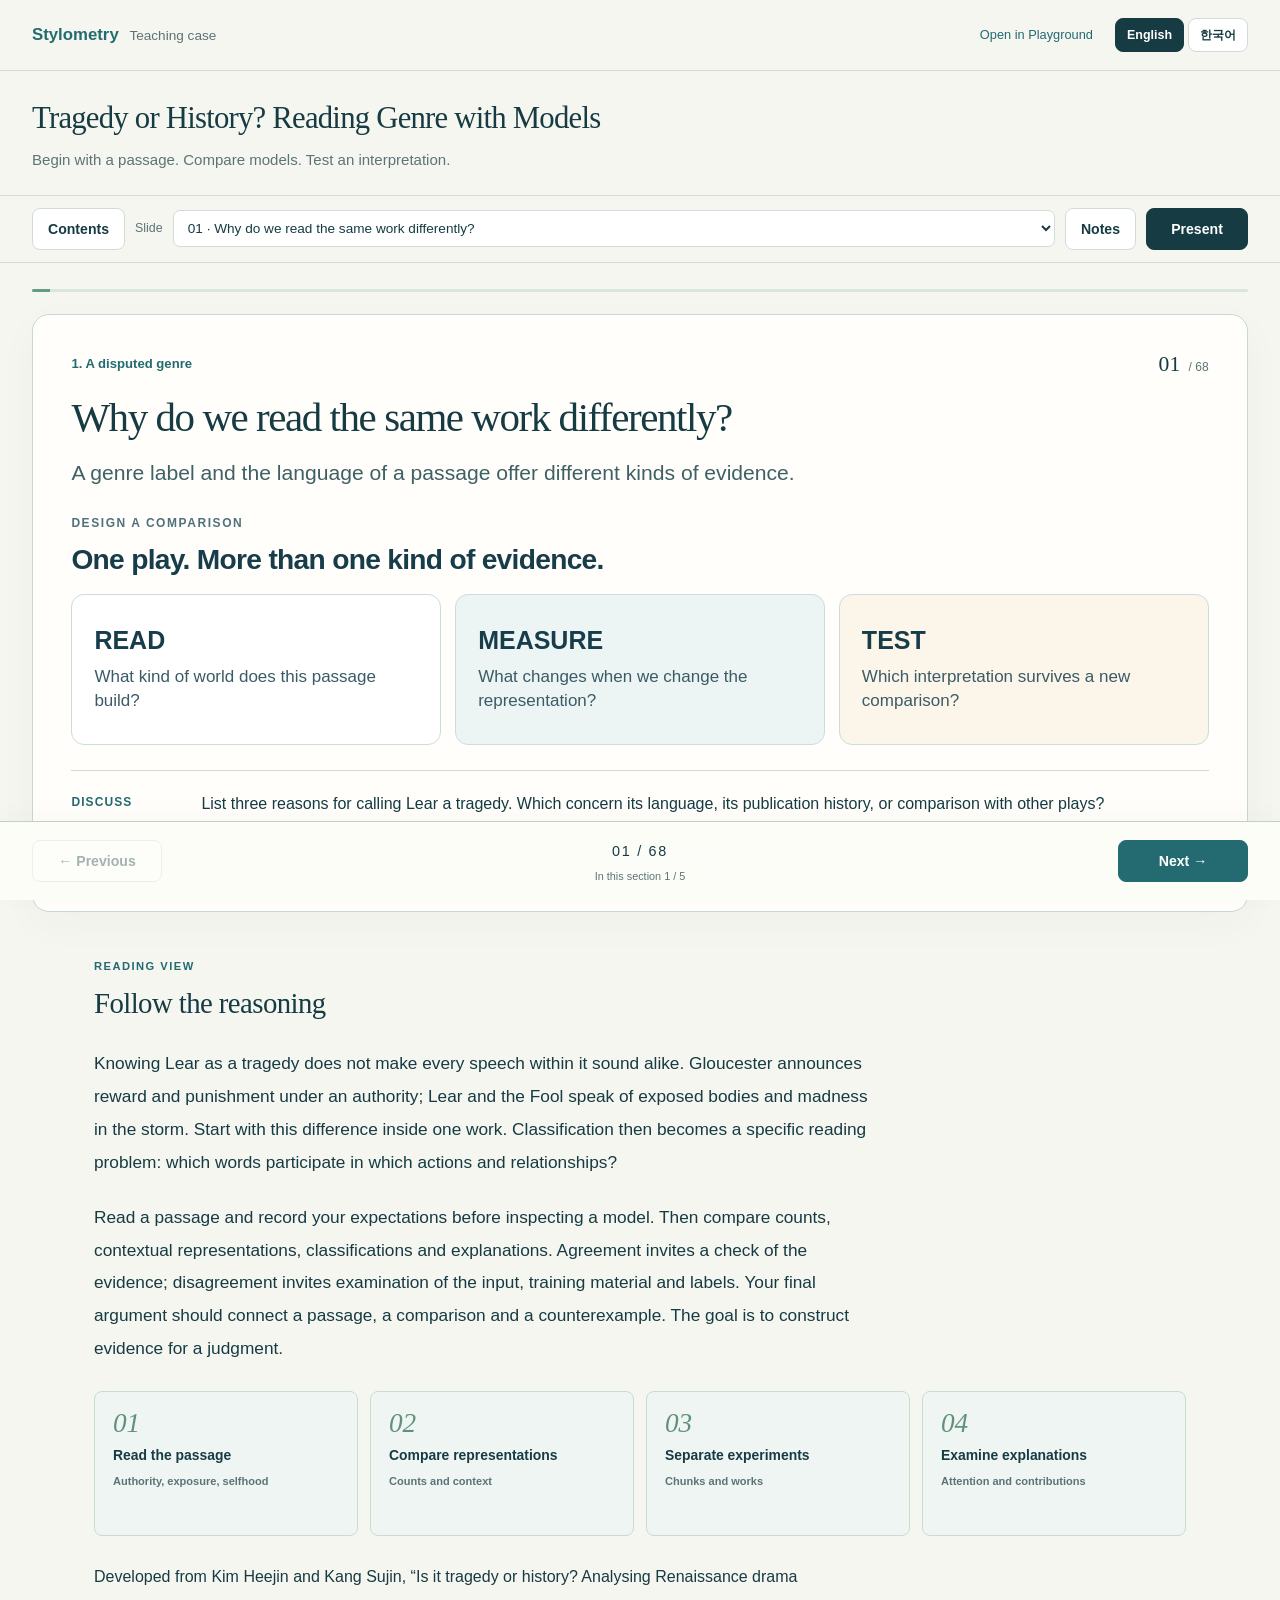
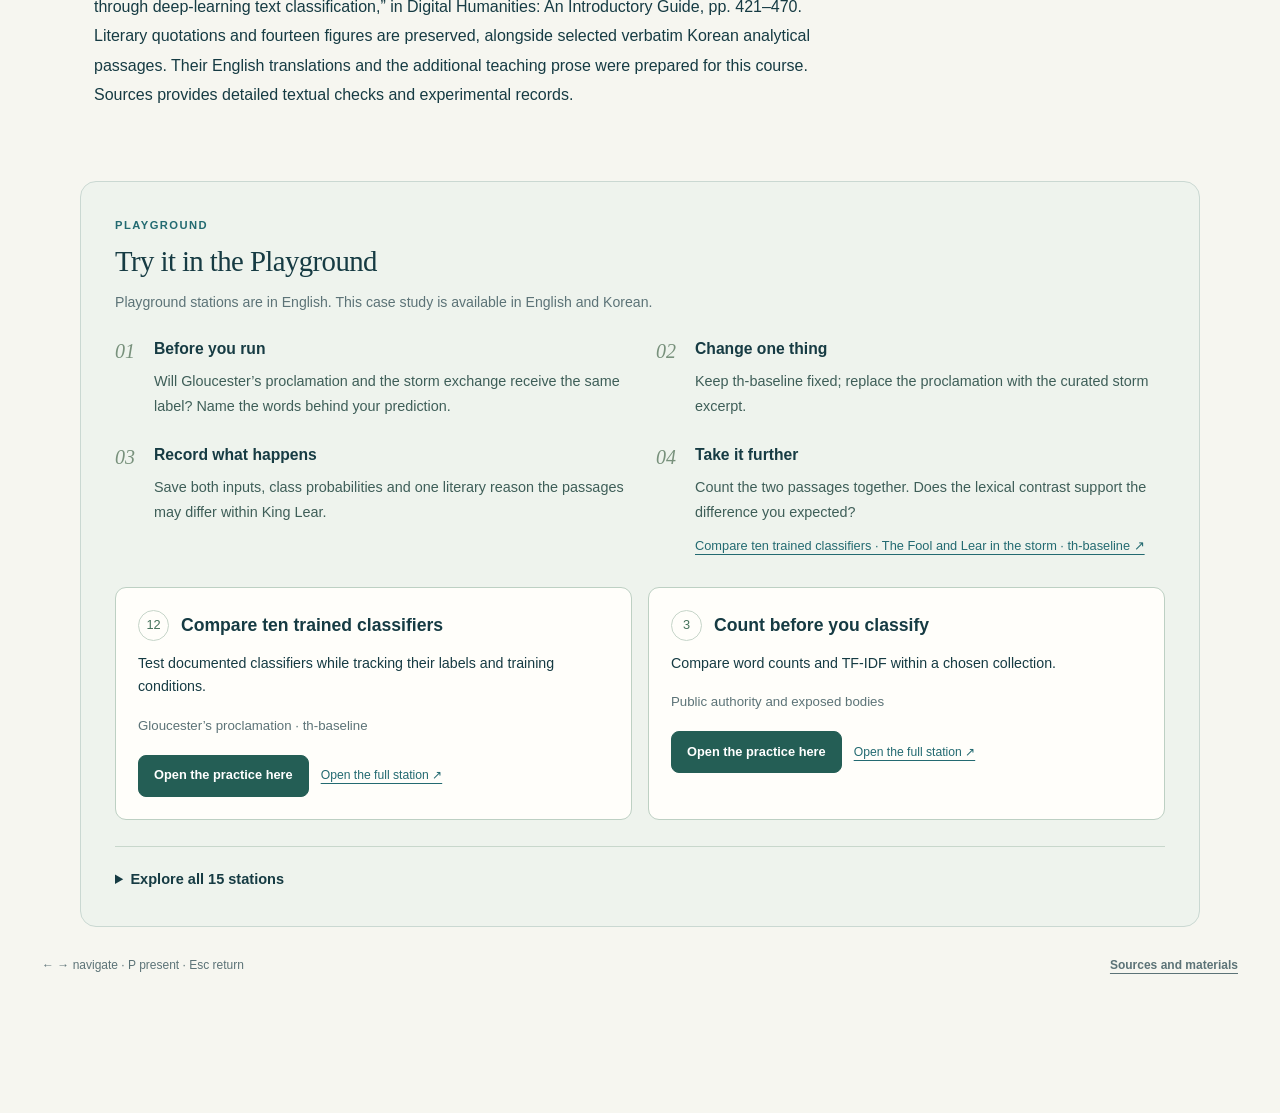
==== commit 5304da47: "Build visual case-study slides with readings and Playground practice" ====
--- a/teaching/index.html
+++ b/teaching/index.html
@@ -1,13 +1,62 @@
 <!doctype html>
 <html lang="en">
-<head><meta charset="utf-8"><meta name="viewport" content="width=device-width,initial-scale=1"><meta name="description" content="A bilingual case study of literary genre: read original passages, compare measured models and examine interpretation."><title>Tragedy or History? Reading Genre with Models</title><link rel="stylesheet" href="styles.css"></head>
+<head>
+  <meta charset="utf-8">
+  <meta name="viewport" content="width=device-width,initial-scale=1">
+  <meta name="description" content="A bilingual teaching case on literary genre: read closely, inspect models, and test an interpretation.">
+  <title>Tragedy or History? Reading Genre with Models</title>
+  <link rel="stylesheet" href="styles.css">
+  <link rel="stylesheet" href="visuals.css">
+</head>
 <body>
-<header class="site-header"><a class="brand" href="https://stylometry.digihumeng.org/" target="_top">Stylometry <span>Case study</span></a><a id="native-case-link" href="https://interpretable-deep-learning-stylometry.ngrok.app/play/genre-case-study/" target="_top">Open in Playground</a><div class="languages" role="group" aria-label="Language"><button data-lang="en" lang="en">English</button><button data-lang="ko" lang="ko">한국어</button></div></header>
-<div class="course-shell"><aside class="course-outline"><div class="outline-top"><span class="eyebrow" id="outline-label"></span><button id="outline-toggle" aria-controls="section-list" aria-expanded="false">☰</button></div><nav id="section-list" aria-label="Case-study contents"></nav><p class="outline-note" id="outline-note"></p></aside>
-<main class="course-main"><div class="course-top"><span class="eyebrow">GENRE CASE STUDY</span><span id="book-pages"></span></div><h1 id="course-title"></h1><p id="course-subtitle"></p><div class="slide-selector"><label for="slide-select" id="select-label"></label><select id="slide-select"></select><button id="notes-toggle" aria-expanded="false" aria-controls="notes-panel"></button></div><div class="progress"><div id="progress-bar"></div></div><p id="announcer" class="sr-only" aria-live="polite"></p><article id="slide" tabindex="-1"></article>
-<aside id="notes-panel" hidden><label for="notes" id="notes-label"></label><textarea id="notes" rows="5"></textarea><div class="notes-actions"><span id="notes-help"></span><button id="download-notes"></button></div></aside>
-<nav class="slide-navigation" aria-label="Slide navigation"><button id="previous"></button><div><span id="slide-count"></span><small id="section-count"></small></div><button id="next" class="primary"></button></nav><footer class="course-footer"><span id="keyboard-help"></span><button id="sources-toggle" class="text-button" aria-controls="sources" aria-expanded="false"></button></footer><section id="sources" hidden></section>
-</main></div>
-<dialog id="figure-dialog" aria-labelledby="dialog-title"><div class="dialog-top"><h2 id="dialog-title"></h2><button id="close-figure" autofocus></button></div><div class="figure-scroll"><img id="dialog-image" alt=""></div><p id="dialog-caption"></p></dialog>
-<script src="content.js"></script><script src="practice.js"></script><script src="passages.js"></script><script src="case-data.js"></script><script src="case-study.js"></script><script src="case-visuals.js"></script><script src="course.js"></script>
-</body></html>
+  <a class="skip-link" href="#slide">Skip to the teaching slide</a>
+  <header class="site-header">
+    <a class="brand" href="https://stylometry.digihumeng.org/" target="_top">Stylometry <span id="brand-context">Teaching case</span></a>
+    <a id="native-case-link" href="https://interpretable-deep-learning-stylometry.ngrok.app/play/genre-case-study/" target="_top">Open in Playground</a>
+    <div class="languages" role="group" aria-label="Language"><button data-lang="en" lang="en">English</button><button data-lang="ko" lang="ko">한국어</button></div>
+  </header>
+  <div class="course-heading"><h1 id="course-title"></h1><p id="course-subtitle"></p></div>
+  <div class="teaching-toolbar" aria-label="Teaching controls">
+    <button id="outline-toggle" aria-controls="course-outline" aria-expanded="false">Contents</button>
+    <div class="slide-selector"><label for="slide-select" id="select-label"></label><select id="slide-select"></select></div>
+    <button id="notes-toggle" aria-haspopup="dialog"></button>
+    <button id="presentation-toggle" class="presentation-toggle" aria-pressed="false"></button>
+  </div>
+  <div class="course-shell">
+    <aside class="course-outline" id="course-outline" hidden>
+      <div class="outline-top"><h2 id="outline-label"></h2><button id="outline-close" aria-label="Close contents">×</button></div>
+      <nav id="section-list" aria-label="Case-study contents"></nav>
+      <p id="outline-note"></p>
+    </aside>
+    <main class="course-main">
+      <div class="progress" aria-hidden="true"><div id="progress-bar"></div></div>
+      <p id="announcer" class="sr-only" aria-live="polite"></p>
+      <article id="slide" tabindex="-1"></article>
+      <footer class="course-footer"><span id="keyboard-help"></span><button id="sources-toggle" class="text-button" aria-haspopup="dialog"></button></footer>
+    </main>
+  </div>
+  <nav class="slide-navigation" aria-label="Slide navigation">
+    <button id="previous"></button>
+    <div class="navigation-progress"><span id="slide-count"></span><small id="section-count"></small></div>
+    <button id="next" class="primary"></button>
+  </nav>
+  <dialog id="notes-panel" class="text-dialog" aria-labelledby="notes-title">
+    <div class="dialog-top"><h2 id="notes-title"></h2><button id="close-notes"></button></div>
+    <label for="notes" id="notes-label"></label><textarea id="notes" rows="10"></textarea>
+    <div class="notes-actions"><span id="notes-help"></span><button id="download-notes"></button></div>
+  </dialog>
+  <dialog id="sources-dialog" class="text-dialog" aria-labelledby="sources-title">
+    <div class="dialog-top"><h2 id="sources-title"></h2><button id="close-sources"></button></div><div id="sources"></div>
+  </dialog>
+  <dialog id="figure-dialog" aria-labelledby="dialog-title">
+    <div class="dialog-top"><h2 id="dialog-title"></h2><button id="close-figure" autofocus></button></div>
+    <div class="figure-scroll"><img id="dialog-image" alt=""></div><p id="dialog-caption"></p>
+  </dialog>
+  <dialog id="practice-dialog" aria-labelledby="practice-dialog-title">
+    <div class="dialog-top"><div><p class="dialog-kicker" id="practice-dialog-kicker"></p><h2 id="practice-dialog-title"></h2></div><button id="close-practice"></button></div>
+    <div class="practice-dialog-tools"><p id="practice-language-note"></p><a id="practice-full-link" target="_blank" rel="noopener"></a></div>
+    <p id="practice-loading" role="status"></p><div id="practice-frame-host"></div>
+  </dialog>
+  <script src="content.js"></script><script src="practice.js"></script><script src="passages.js"></script><script src="case-data.js"></script><script src="case-study.js"></script><script src="case-visuals.js"></script><script src="readings.js"></script><script src="practice-links.js"></script><script src="visual-evidence.js"></script><script src="visuals.js"></script><script src="course.js"></script>
+</body>
+</html>
--- a/teaching/styles.css
+++ b/teaching/styles.css
@@ -1,6 +1,30 @@
-:root{--paper:#faf8f2;--ink:#17384a;--muted:#607580;--line:#d5dfe0;--blue:#195b76;--mint:#edf5ef;--warm:#f7eddd;--sans:Inter,-apple-system,BlinkMacSystemFont,'Apple SD Gothic Neo','Malgun Gothic',sans-serif;--serif:Georgia,'Noto Serif KR',Batang,serif}*{box-sizing:border-box}body{margin:0;background:var(--paper);color:var(--ink);font:16px/1.72 var(--sans)}button,select,textarea,input{font:inherit}button,select{color:var(--ink)}button{cursor:pointer;border:1px solid var(--line);padding:9px 14px;background:white;border-radius:8px;font-weight:650}button:hover:not(:disabled){background:#eaf3f3;border-color:var(--blue)}button:disabled{opacity:.35;cursor:default}a{color:var(--blue);text-underline-offset:4px}button:focus-visible,a:focus-visible,select:focus-visible,textarea:focus-visible,input:focus-visible,summary:focus-visible{outline:3px solid #b77726;outline-offset:3px}.site-header{max-width:1520px;padding:20px 32px;margin:auto;display:flex;justify-content:space-between;align-items:center;gap:20px;border-bottom:1px solid var(--line)}.brand{font-weight:800;text-decoration:none;font-size:1.1rem}.brand span{font-weight:400;color:var(--muted)}.languages{display:flex;gap:5px}.languages button{font-size:.8rem;padding:6px 12px}.languages button[aria-pressed=true]{background:var(--ink);color:white}.course-shell{max-width:1520px;margin:auto;display:grid;grid-template-columns:285px minmax(0,1fr);gap:40px;padding:28px 32px 45px}.course-outline{border-right:1px solid var(--line);padding-right:22px;min-width:0}.outline-top{display:flex;align-items:center;justify-content:space-between;gap:12px;margin-bottom:16px}.eyebrow{font-size:.7rem;letter-spacing:.14em;font-weight:800;color:var(--blue)}#outline-toggle{display:none}.outline-group{font-size:.71rem;font-weight:800;margin:18px 0 7px;color:var(--muted);line-height:1.5}.outline-button{display:block;width:100%;text-align:left;background:none;border:1px solid transparent;font-size:.76rem;line-height:1.5;font-weight:500;padding:9px 10px;border-radius:7px;margin-bottom:3px;overflow-wrap:anywhere}.outline-button small{display:block;font-size:.63rem;color:var(--muted);margin-top:3px}.outline-button[aria-current=step]{border-color:#c3d5da;background:#e8f0f1;font-weight:750}.outline-button.subsection{padding-left:19px}.outline-note{border-top:1px solid var(--line);padding-top:18px;font-size:.72rem;color:var(--muted)}.course-main{min-width:0;max-width:1050px}.course-top{display:flex;justify-content:space-between;gap:16px;font-size:.73rem;color:var(--muted)}#course-title{font-size:1rem;font-weight:650;line-height:1.6;margin:8px 0 2px;letter-spacing:0}#course-subtitle{font-size:.75rem;color:var(--muted);margin:0 0 19px}.slide-selector{display:flex;gap:10px;align-items:center;margin-bottom:14px}.slide-selector label{font-size:.75rem;font-weight:700;white-space:nowrap}select{background:white;border:1px solid var(--line);border-radius:8px;padding:9px 10px;width:100%;min-width:0;flex:1;font-size:.83rem}.slide-selector button{font-size:.76rem;white-space:nowrap;padding:8px 12px}.progress{height:3px;background:#dce7e3;border-radius:5px;overflow:hidden;margin-bottom:26px}#progress-bar{height:100%;background:var(--blue)}#slide{outline:none;min-height:460px}.section-heading{font-size:.78rem;font-weight:750;color:var(--blue);margin:0 0 11px;line-height:1.55}.original-heading{display:block;font-size:.7rem;color:var(--muted);font-weight:500;margin-top:3px}.slide-title{font-size:clamp(1.65rem,2.8vw,2.6rem);line-height:1.25;letter-spacing:-.035em;margin:0 0 16px;word-break:keep-all}.slide-lead{font-size:1.12rem;color:var(--muted);margin:0 0 24px;line-height:1.6;word-break:keep-all}.slide-body>p{margin:20px 0;max-width:900px}.slide-body>p:first-child{margin-top:0}.slide-body>ul{padding:18px 25px 18px 40px;border:1px solid var(--line);border-radius:12px;background:white;margin:22px 0}.slide-body li{padding:5px 0}.figure-grid{display:grid;grid-template-columns:repeat(auto-fit,minmax(min(100%,310px),1fr));gap:18px;margin:24px 0}.book-figure{margin:0;border:1px solid var(--line);border-radius:12px;overflow:hidden;background:white}.figure-button{display:block;width:100%;border:0;border-radius:0;background:white;padding:16px;position:relative}.figure-button img{width:100%;height:auto;display:block;max-height:460px;object-fit:contain}.zoom-hint{position:absolute;bottom:9px;right:11px;border-radius:5px;background:#17384ae8;color:white;font-size:.66rem;padding:2px 7px}.book-figure figcaption{border-top:1px solid var(--line);padding:12px 15px;font-size:.76rem;line-height:1.5;color:var(--muted)}.book-figure figcaption strong{display:block;color:var(--ink);font-weight:650}.figure-kind{display:inline-block;margin-top:6px;font-size:.65rem;padding:2px 7px;border-radius:5px;background:#eef3f3}.kind-concept{background:#fff0d7;color:#865115}.kind-book-result{background:#e7f1e9;color:#356342}.book-reader{margin:24px 0;background:#fffdf7;border:1px solid #dcd2ba;border-radius:13px;overflow:hidden;box-shadow:0 5px 18px #493e1f06}.reader-top{padding:16px 20px;border-bottom:1px solid #e5dcc9;display:flex;align-items:flex-start;justify-content:space-between;gap:20px}.reader-top h3{margin:0;font-size:1rem;line-height:1.5}.reader-top small{display:block;color:#7a715d;font-size:.72rem;margin-top:4px}.reader-top button{font-size:.72rem;padding:5px 9px;white-space:nowrap;background:#fffaf0;border-color:#dfd5bd}.reader-body{padding:22px 26px;max-height:410px;overflow:auto;scrollbar-gutter:stable}.book-reader.expanded .reader-body{max-height:none}.passage-original{font:1.08rem/1.9 var(--serif);white-space:pre-wrap;margin:0;color:#342f27}.passage-korean{font-size:.94rem;line-height:1.9;white-space:pre-wrap;margin:0;padding-top:16px}.translation{border-top:1px solid #e7dfcf;margin-top:20px;padding-top:12px}.translation summary{cursor:pointer;font-size:.75rem;color:#786e5a;font-weight:650}.reader-note{font-size:.7rem;color:#7b735f;line-height:1.6;border-top:1px solid #e5dcc9;padding:12px 20px;margin:0}.code-block{margin:23px 0;background:#132e3e;border-radius:11px;overflow:hidden}.code-block pre{color:#e6eff1;font: .82rem/1.8 ui-monospace,SFMono-Regular,Consolas,monospace;margin:0;padding:21px;overflow:auto;tab-size:4;white-space:pre}.code-block figcaption{padding:11px 18px;background:#1e3d4d;color:#d4e0e3;font-size:.72rem;line-height:1.6}.activity{margin-top:26px;padding:18px 22px;background:var(--mint);border-left:3px solid #4d8066;border-radius:0 10px 10px 0}.activity h3{margin:0 0 6px;font-size:.73rem;letter-spacing:.08em;color:#3c6a53}.activity p{margin:0;font-size:.95rem}.lab-link{display:flex;align-items:center;justify-content:space-between;gap:20px;border:1px solid var(--line);border-radius:10px;background:white;padding:14px 18px;margin-top:20px;text-decoration:none;font-weight:750;font-size:.86rem}.lab-link:after{content:'↗';font-size:1rem}.lab-context{color:var(--muted);font-size:.7rem;margin:7px 2px 0}.page-ref{font-size:.71rem;color:var(--muted);margin-top:20px}.slide-navigation{display:flex;align-items:center;justify-content:space-between;gap:15px;border-top:1px solid var(--line);padding-top:20px;margin-top:30px}.slide-navigation>div{text-align:center}.slide-navigation button{min-width:115px;font-size:.85rem}.slide-navigation small{display:block;font-size:.65rem;color:var(--muted)}#slide-count{font-size:.85rem;letter-spacing:.06em}.primary{background:var(--blue);border-color:var(--blue);color:white}.primary:hover:not(:disabled){background:#12465d;color:white}.course-footer{display:flex;justify-content:space-between;gap:15px;margin-top:20px;color:var(--muted);font-size:.68rem}.text-button{border:0;border-radius:0;padding:0;background:none;font-size:inherit;font-weight:500;color:var(--muted);text-decoration:underline;text-underline-offset:3px}#notes-panel,#sources{border:1px solid var(--line);padding:20px;background:white;border-radius:12px;margin-top:24px;font-size:.85rem}#notes-panel label{display:block;font-weight:650;margin-bottom:10px}textarea{width:100%;min-height:140px;border:1px solid var(--line);padding:13px;border-radius:8px;background:#fdfdfb;color:var(--ink);font-size:.9rem;resize:vertical}.notes-actions{display:flex;justify-content:space-between;gap:15px;margin-top:10px;align-items:center;font-size:.7rem;color:var(--muted)}.notes-actions button{font-size:.75rem}.widget{border:1px solid var(--line);border-radius:12px;padding:22px;background:white;margin:25px 0}.widget h3{margin:0 0 10px;font-size:1.05rem}.widget-note{font-size:.72rem;color:var(--muted);margin:12px 0 0}.badge{display:inline-block;font-size:.65rem;font-weight:700;background:#fff0d7;color:#865115;border-radius:20px;padding:3px 9px;margin-bottom:12px}.widget-controls{display:flex;align-items:center;gap:15px;flex-wrap:wrap}.widget-controls input[type=range]{flex:1;min-width:120px;accent-color:var(--blue)}.widget-result{margin-top:15px;padding:14px;background:#f1f5f5;border-radius:8px;font-size:.9rem;font-weight:650;font-variant-numeric:tabular-nums}.matrix{display:grid;grid-template-columns:70px 1fr 1fr;gap:7px;max-width:440px;margin:18px auto}.matrix-label{font-size:.72rem;text-align:center;display:flex;align-items:center;justify-content:center}.matrix-cell{min-height:94px;font-size:1.9rem;font-weight:800;border:2px solid transparent}.matrix-cell small{display:block;font-size:.67rem;font-weight:500}.matrix-cell.correct{background:#195b76;color:white}.matrix-cell.error{background:#e5edf1}.matrix-cell[aria-pressed=true]{border-color:#b67b2a;box-shadow:0 0 0 2px #b67b2a}.matrix-description{font-size:.85rem;margin:15px 0 0;min-height:50px}.vote-chunks{display:grid;grid-template-columns:repeat(5,1fr);gap:8px;margin:16px 0}.vote-chunks button{font-size:.73rem;padding:12px 5px;line-height:1.5}.vote-chunks button[data-vote=T]{background:#eee7f5;color:#62487e}.vote-chunks button[data-vote=H]{background:#e3f1e7;color:#336345}.vote-bar{display:flex;height:32px;border-radius:7px;overflow:hidden;background:#eee}.vote-bar span{display:flex;align-items:center;justify-content:center;white-space:nowrap;overflow:hidden;font-size:.72rem;font-weight:700}.vote-tragedy{background:#d7c7e9;color:#543871}.vote-history{background:#bcd9c3;color:#315c3d}dialog{width:min(96vw,1450px);max-height:95vh;padding:18px;border:1px solid var(--line);border-radius:12px;background:white;color:var(--ink)}dialog::backdrop{background:#102b3de0}.dialog-top{display:flex;align-items:center;justify-content:space-between;gap:18px;border-bottom:1px solid var(--line);padding-bottom:12px}.dialog-top h2{font-size:1rem;margin:0;line-height:1.5}.dialog-top button{font-size:.8rem;white-space:nowrap}.figure-scroll{overflow:auto;max-height:75vh;padding:18px 0}.figure-scroll img{display:block;width:100%;height:auto;object-fit:contain}.figure-scroll img.portrait{width:auto;max-width:100%;margin:auto}#dialog-caption{font-size:.72rem;color:var(--muted);margin:5px 0 0}.sr-only{position:absolute;width:1px;height:1px;padding:0;overflow:hidden;clip:rect(0,0,0,0);white-space:nowrap;border:0}.embedded .site-header{padding:13px 22px}.embedded .brand{display:none}.embedded .site-header{justify-content:flex-end}.embedded .course-shell{padding-top:20px}[hidden]{display:none!important}@media(min-width:1150px){.course-outline{position:sticky;top:20px;max-height:calc(100vh - 40px);overflow:auto;scrollbar-gutter:stable;align-self:start}}@media(max-width:1100px){.course-shell{grid-template-columns:230px minmax(0,1fr);gap:25px;padding:24px}.course-outline{padding-right:15px}.outline-button{font-size:.7rem}.slide-title{font-size:2rem}.slide-navigation button{min-width:95px}.reader-body{padding:20px}}@media(max-width:800px){.course-shell{display:block;padding:20px}.course-outline{border-right:0;border-bottom:1px solid var(--line);padding:0 0 12px;margin-bottom:20px}.outline-top{margin:0}#outline-toggle{display:block;padding:4px 10px;font-size:.85rem}#section-list,.outline-note{display:none}.course-outline.open #section-list,.course-outline.open .outline-note{display:block}.course-main{max-width:none}.site-header{padding:17px 20px}.slide-title{font-size:1.85rem}.figure-button img{max-height:390px}.slide-lead{font-size:1.03rem}.course-top{font-size:.67rem}.figure-grid{grid-template-columns:repeat(auto-fit,minmax(min(100%,220px),1fr))}}@media(max-width:480px){body{font-size:15px}.course-shell{padding:16px 14px 30px}.site-header{padding:14px}.brand{font-size:.92rem}.brand span{display:none}.languages button{font-size:.7rem;padding:5px 9px}.slide-selector{gap:7px;flex-wrap:wrap}.slide-selector label{font-size:.68rem}.slide-selector select{font-size:.72rem;padding:8px 5px}.slide-selector button{padding:7px 9px;font-size:.68rem}.slide-title{font-size:1.65rem}.section-heading{font-size:.72rem}.original-heading{font-size:.63rem}.reader-top{padding:13px 15px;gap:10px}.reader-top h3{font-size:.9rem}.reader-top small{font-size:.64rem}.reader-top button{font-size:.65rem}.reader-body{padding:17px}.passage-original{font-size:1rem}.reader-note{padding:10px 15px;font-size:.65rem}.code-block pre{font-size:.71rem;padding:15px}.figure-grid{grid-template-columns:1fr}.widget{padding:16px}.vote-chunks{gap:5px}.vote-chunks button{font-size:.63rem;padding:10px 2px}.matrix{grid-template-columns:53px 1fr 1fr}.matrix-cell{min-height:85px;font-size:1.65rem}.notes-actions{align-items:flex-start;flex-direction:column}.course-footer{font-size:.62rem}.slide-navigation button{min-width:84px;font-size:.76rem;padding:8px}.slide-navigation small{font-size:.58rem;max-width:130px}.activity{padding:15px 17px}.dialog-top h2{font-size:.8rem}.figure-scroll{padding:12px 0}}@media(prefers-reduced-motion:reduce){*{scroll-behavior:auto!important}}
+:root{--paper:#f6f6f0;--ink:#163b43;--muted:#5c7377;--line:#cfdcda;--blue:#236a71;--mint:#e8f1e9;--warm:#f5ead7;--sans:Inter,-apple-system,BlinkMacSystemFont,'Apple SD Gothic Neo','Malgun Gothic',sans-serif;--serif:Georgia,'Noto Serif KR',Batang,serif}
+*{box-sizing:border-box}html{scroll-padding-top:100px}body{margin:0;background:var(--paper);color:var(--ink);font:17px/1.72 var(--sans);padding-bottom:102px}button,select,textarea,input{font:inherit}button,select{color:var(--ink)}button{cursor:pointer;border:1px solid var(--line);padding:9px 15px;background:white;border-radius:8px;font-size:.88rem;font-weight:650;line-height:1.45;min-height:42px}button:hover:not(:disabled){background:#eaf3ef;border-color:var(--blue)}button:disabled{opacity:.38;cursor:default}a{color:var(--blue);text-underline-offset:4px}button:focus-visible,a:focus-visible,select:focus-visible,textarea:focus-visible,input:focus-visible,summary:focus-visible,[tabindex='0']:focus-visible{outline:3px solid #b77e2e;outline-offset:3px}h1,h2,h3,p{margin-top:0}h1,h2,h3{line-height:1.3}h1,h2{word-break:keep-all}p{margin-bottom:1.1em}img,svg{max-width:100%}[hidden]{display:none!important}.sr-only{position:absolute;width:1px;height:1px;padding:0;overflow:hidden;clip:rect(0,0,0,0);white-space:nowrap;border:0}.skip-link{position:absolute;top:-80px;left:16px;z-index:30;background:white;padding:12px}.skip-link:focus{top:12px}
+.site-header{max-width:1440px;margin:auto;padding:18px 32px;display:flex;align-items:center;gap:22px;border-bottom:1px solid var(--line)}.brand{font-weight:800;text-decoration:none;font-size:1.05rem;white-space:nowrap}.brand span{font-weight:450;color:var(--muted);margin-left:6px;font-size:.85rem}#native-case-link{margin-left:auto;font-size:.8rem;text-decoration:none}.languages{display:flex;gap:4px}.languages button{font-size:.78rem;padding:6px 11px;min-height:34px}.languages button[aria-pressed=true]{background:var(--ink);color:white;border-color:var(--ink)}
+.course-heading{max-width:1280px;margin:28px auto 22px;padding:0 32px}.course-heading h1{font:500 clamp(1.4rem,2.4vw,2rem)/1.3 var(--serif);letter-spacing:-.025em;margin:0 0 8px}.course-heading p{font-size:.94rem;color:var(--muted);margin:0}.teaching-toolbar{display:flex;gap:10px;align-items:center;position:sticky;top:0;z-index:8;background:#f6f6f0f5;backdrop-filter:blur(14px);padding:12px max(24px,calc((100vw - 1216px)/2));border-block:1px solid var(--line)}.slide-selector{display:flex;flex:1;min-width:0;align-items:center;gap:10px}.slide-selector label{font-size:.78rem;color:var(--muted)}select{width:100%;min-width:0;padding:9px 32px 9px 10px;border:1px solid var(--line);border-radius:7px;background:white;font-size:.85rem;line-height:1.5}.presentation-toggle{background:var(--ink);color:white;border-color:var(--ink);min-width:102px}.presentation-toggle:hover:not(:disabled){background:#24525b;color:white}
+.course-shell{max-width:1344px;margin:auto;padding:26px 32px 30px;display:block}.course-main{min-width:0;max-width:1216px;margin:auto}.course-outline{border:1px solid var(--line);border-radius:12px;background:#fff;padding:18px;align-self:start}.outline-top{display:flex;justify-content:space-between;align-items:center;gap:12px;margin-bottom:15px}.outline-top h2{font-size:.9rem;margin:0}.outline-top button{padding:2px 10px;min-height:32px}.outline-group{font-size:.74rem;font-weight:750;color:var(--muted);margin:18px 4px 5px}.outline-button{display:flex;align-items:center;justify-content:space-between;gap:10px;width:100%;text-align:left;background:none;border:1px solid transparent;padding:9px;font-size:.8rem;font-weight:500;margin:2px 0}.outline-button span{flex:1;min-width:0}.outline-button small{font:500 .7rem/1.3 var(--sans);color:var(--muted);white-space:nowrap}.outline-button[aria-current=step]{background:#eaf2ed;border-color:#bdd2c9;font-weight:750}.outline-button.subsection{padding-left:17px}#outline-note{font-size:.76rem;color:var(--muted);border-top:1px solid var(--line);padding-top:15px;margin:18px 0 0}.toc-open .course-shell{display:grid;grid-template-columns:250px minmax(0,1fr);gap:25px}.toc-open .course-outline{position:sticky;top:90px;max-height:calc(100vh - 190px);overflow:auto;scrollbar-gutter:stable}
+.progress{height:3px;background:#dbe5df;border-radius:5px;overflow:hidden;margin-bottom:22px}#progress-bar{height:100%;background:#659b7e;transition:width .2s}.eyebrow{text-transform:uppercase;letter-spacing:.13em;font-size:.7rem;font-weight:800;color:var(--blue);margin:0 0 8px}#slide{outline:none;scroll-margin-top:92px}.teaching-stage{border:1px solid #c8d7d3;border-radius:17px;background:#fffefa;padding:clamp(22px,3vw,40px);box-shadow:0 12px 42px #284c4208}.stage-heading{display:flex;align-items:center;justify-content:space-between;gap:22px;margin-bottom:17px}.section-heading{font-size:.82rem;font-weight:650;color:var(--blue);margin:0}.stage-number{font:500 1.35rem/1 var(--serif);color:var(--ink);white-space:nowrap}.stage-number span{font:400 .75rem var(--sans);color:var(--muted);margin-left:3px}.slide-title{font:500 clamp(1.9rem,3.2vw,3rem)/1.19 var(--serif);letter-spacing:-.035em;margin:0 0 15px;max-width:1100px}.slide-takeaway{font-size:clamp(1.06rem,1.65vw,1.35rem);line-height:1.6;max-width:1050px;margin:0 0 25px;color:#3f6064;word-break:keep-all}.stage-visual{min-width:0;margin:18px 0 25px}.stage-question{display:grid;grid-template-columns:110px minmax(0,1fr);gap:20px;border-top:1px solid var(--line);padding-top:20px}.stage-question h3{font-size:.75rem;text-transform:uppercase;letter-spacing:.09em;color:var(--blue);margin:4px 0 0}.stage-question p{font-size:1rem;line-height:1.65;margin:0;word-break:keep-all}.stage-prompt{display:flex;align-items:center;gap:28px;min-height:280px;padding:32px;background:#edf4ee;border-radius:12px}.stage-prompt span{font:italic 4rem var(--serif);color:#85a793}.stage-prompt p{font:1.6rem/1.5 var(--serif);margin:0}.stage-passage{margin:0;padding:25px;background:#f7f0e3;font:1.15rem/1.8 var(--serif);max-height:350px;overflow:auto;white-space:pre-wrap}
+.reading-material{margin:45px auto 0;max-width:1120px}.section-introduction{margin:0 0 25px}.section-introduction h2{font:500 1.8rem/1.3 var(--serif);letter-spacing:-.02em;margin:0 0 10px}.section-introduction>p:not(.eyebrow){font-size:.88rem;color:var(--muted);max-width:70ch}.full-reading{padding:0 14px 35px}.reading-prose{font-size:1.08rem;line-height:1.9;max-width:82ch}.reading-prose p{margin:0 0 1.3em;word-break:keep-all}.slide-body{font-size:1rem;line-height:1.85;margin-top:25px}.slide-body>p{max-width:85ch;word-break:keep-all}.slide-body>ul{padding:20px 26px 20px 43px;background:#eef3ed;border-radius:12px;margin:24px 0;max-width:90ch}.slide-body li{padding:5px 0}.figure-grid{scroll-margin-top:100px}
+.practice-section{margin:18px 0 0;padding:34px;border:1px solid #cad8d2;border-radius:16px;background:#eef3ed}.practice-tasks{display:grid;grid-template-columns:repeat(2,minmax(0,1fr));gap:26px 32px;margin:0 0 30px}.practice-tasks section{min-width:0;position:relative;padding-left:39px}.task-number{position:absolute;left:0;top:1px;color:#78917c;font:italic 1.25rem var(--serif)}.practice-tasks h3{font-size:.98rem;margin:0 0 9px}.practice-tasks p{font-size:.9rem;line-height:1.75;margin:0;color:#3e5e58}.further-links{display:flex;flex-direction:column;gap:7px;margin-top:10px}.further-links a{font-size:.8rem}.practice-card-grid{display:grid;grid-template-columns:repeat(auto-fit,minmax(min(100%,340px),1fr));gap:16px}.practice-card{border:1px solid #bdd0c3;border-radius:11px;padding:22px;background:#fffefa;min-width:0}.practice-card-heading{display:flex;align-items:center;gap:12px;margin-bottom:11px}.station-number{display:flex;align-items:center;justify-content:center;flex:0 0 31px;height:31px;border:1px solid #c6d5c9;border-radius:50%;font-size:.8rem;color:#45725b}.practice-card h3{font-size:1.1rem;line-height:1.4;margin:0}.practice-card p{font-size:.89rem;line-height:1.65}.practice-card .prepared-hint{font-size:.83rem;color:var(--muted);margin-bottom:16px}.practice-actions{display:flex;flex-wrap:wrap;gap:12px;align-items:center;margin-top:18px}.practice-actions button{font-size:.8rem;background:#245e55;color:white;border-color:#245e55}.practice-actions button:hover:not(:disabled){background:#16483f}.practice-actions a{font-size:.76rem}.all-practice{margin-top:26px;border-top:1px solid #c8d7cc;padding-top:20px}.all-practice>summary{cursor:pointer;font-size:.91rem;font-weight:650}.practice-directory{display:grid;grid-template-columns:repeat(3,minmax(0,1fr));gap:12px;margin-top:20px}.practice-card.compact{padding:15px}.compact .practice-card-heading{align-items:flex-start;gap:9px}.compact h3{font-size:.84rem}.compact .practice-actions{display:block;margin-top:12px}.compact .practice-actions button{width:100%;font-size:.74rem;padding:7px 8px}.compact .practice-actions a{display:block;margin-top:8px;font-size:.71rem}
+.slide-navigation{position:fixed;bottom:0;left:0;right:0;z-index:10;display:flex;justify-content:space-between;align-items:center;gap:20px;padding:14px max(24px,calc((100vw - 1216px)/2));background:#fdfdf8f5;backdrop-filter:blur(14px);border-top:1px solid #bfd0c9;box-shadow:0 -5px 25px #173f3a07}.slide-navigation>button{min-width:130px}.navigation-progress{text-align:center;min-width:0}#slide-count{font-size:.9rem;letter-spacing:.12em}#section-count{display:block;font-size:.68rem;color:var(--muted);margin-top:2px}.primary{background:var(--blue);border-color:var(--blue);color:white}.primary:hover:not(:disabled){background:#164e54;color:white}.course-footer{display:flex;justify-content:space-between;gap:20px;align-items:center;margin:24px 10px 0;color:var(--muted);font-size:.75rem}.text-button{border:0;background:none;padding:0;font-size:inherit;color:var(--muted);text-decoration:underline;text-underline-offset:4px;min-height:30px}
+.presenting .course-heading,.presenting .reading-material,.presenting .course-footer,.presenting .course-outline{display:none!important}.presenting .course-shell{display:block;max-width:1440px;padding-top:18px}.presenting .course-main{max-width:1320px}.presenting .site-header{padding-block:10px}.presenting .teaching-stage{padding:26px 36px}.presenting .slide-title{font-size:clamp(2rem,3.5vw,3.1rem)}.presenting .slide-takeaway{font-size:clamp(1.15rem,1.8vw,1.45rem)}.presenting .stage-question p{font-size:1.08rem}.presenting .progress{margin-bottom:16px}.presenting .stage-visual{margin-block:18px}
+dialog{width:min(96vw,1400px);max-height:94vh;padding:22px;border:1px solid var(--line);border-radius:15px;background:#fffefa;color:var(--ink);box-shadow:0 25px 100px #0d2f4544}dialog::backdrop{background:#143a42d9;backdrop-filter:blur(3px)}.dialog-top{display:flex;align-items:center;justify-content:space-between;gap:20px;border-bottom:1px solid var(--line);padding-bottom:14px}.dialog-top h2{font-size:1.15rem;margin:0;line-height:1.5}.dialog-top button{font-size:.8rem;white-space:nowrap}.figure-scroll{overflow:auto;max-height:75vh;padding:20px 0}.figure-scroll img{display:block;width:100%;height:auto;object-fit:contain}.figure-scroll img.portrait{width:auto;max-width:100%;margin:auto}#dialog-caption{font-size:.8rem;color:var(--muted);margin:0}.text-dialog{max-width:800px}.text-dialog>.dialog-top{margin-bottom:20px}#notes-panel label{display:block;font-size:.9rem;font-weight:650;margin-bottom:12px}textarea{width:100%;border:1px solid var(--line);border-radius:8px;background:#fff;padding:15px;color:var(--ink);font-size:.95rem;resize:vertical}.notes-actions{display:flex;align-items:center;justify-content:space-between;gap:18px;margin-top:13px;color:var(--muted);font-size:.78rem}.notes-actions button{white-space:nowrap}#sources{font-size:.96rem;line-height:1.85}#practice-dialog{width:min(96vw,1380px);height:94vh;padding:0;overflow:auto;background:white}#practice-dialog>.dialog-top{position:sticky;top:0;z-index:2;padding:14px 22px;background:#fffefa}.dialog-kicker{font-size:.65rem;text-transform:uppercase;letter-spacing:.1em;color:var(--blue);margin:0 0 4px}.practice-dialog-tools{display:flex;align-items:center;justify-content:space-between;gap:18px;padding:14px 22px;border-bottom:1px solid var(--line);background:#eef3ed}.practice-dialog-tools p{font-size:.8rem;color:var(--muted);margin:0;max-width:65ch}.practice-dialog-tools a{font-size:.8rem;white-space:nowrap}#practice-loading{padding:18px 22px;font-size:.9rem;color:var(--muted)}#practice-frame-host{padding:18px 22px}#practice-frame-host iframe{display:block;width:100%;height:1000px;border:0;background:#fff}
+@media(max-width:1100px){.toc-open .course-shell{grid-template-columns:220px minmax(0,1fr);gap:20px}.practice-directory{grid-template-columns:repeat(2,minmax(0,1fr))}.teaching-stage{padding:26px}.stage-question{grid-template-columns:95px minmax(0,1fr);gap:15px}.toc-open .practice-tasks{grid-template-columns:1fr}}
+@media(max-width:900px){.course-shell,.toc-open .course-shell{display:block;padding:22px}.course-outline,.toc-open .course-outline{position:static;max-height:none;margin-bottom:22px}.teaching-toolbar{padding-inline:22px}.course-heading{padding-inline:22px}.site-header{padding-inline:22px}.stage-heading{align-items:flex-start}.practice-section{padding:26px}.slide-navigation{padding-inline:22px}.presenting .teaching-stage{padding:25px}.toc-open .practice-tasks{grid-template-columns:repeat(2,minmax(0,1fr))}}
+@media(max-width:600px){body{font-size:16px;padding-bottom:94px}.site-header{gap:12px;padding:13px 16px;flex-wrap:wrap}.brand span{display:none}#native-case-link{font-size:.72rem;margin-left:auto}.languages{margin-left:auto}.languages button{font-size:.72rem;padding:5px 9px}.course-heading{margin-block:20px 18px;padding-inline:16px}.course-heading h1{font-size:1.4rem}.course-heading p{font-size:.85rem}.teaching-toolbar{gap:7px;flex-wrap:wrap;padding:10px 14px}.teaching-toolbar>button{font-size:.75rem;padding:7px 10px;min-height:37px}.slide-selector{order:2;flex-basis:100%;gap:9px}.slide-selector label{font-size:.73rem}.slide-selector select{font-size:.78rem}.presentation-toggle{margin-left:auto;min-width:95px}.course-shell,.toc-open .course-shell{padding:18px 12px 22px}.teaching-stage,.presenting .teaching-stage{padding:20px 18px;border-radius:12px}.stage-heading{gap:12px;margin-bottom:15px}.section-heading{font-size:.74rem}.stage-number{font-size:1.1rem}.stage-number span{font-size:.64rem}.slide-title,.presenting .slide-title{font-size:1.85rem;line-height:1.25;letter-spacing:-.025em}.slide-takeaway,.presenting .slide-takeaway{font-size:1.06rem;line-height:1.7;margin-bottom:20px}.stage-question{display:block;padding-top:17px}.stage-question h3{margin:0 0 9px;font-size:.72rem}.stage-question p,.presenting .stage-question p{font-size:.95rem;line-height:1.75}.stage-prompt{padding:20px;min-height:240px;gap:15px}.stage-prompt span{font-size:2.6rem}.stage-prompt p{font-size:1.2rem}.reading-material{margin-top:32px}.full-reading{padding-inline:7px}.section-introduction h2{font-size:1.55rem}.reading-prose{font-size:1rem;line-height:1.9}.slide-body{font-size:.96rem}.practice-section{padding:22px 17px}.practice-tasks,.toc-open .practice-tasks{grid-template-columns:1fr;gap:22px}.practice-tasks section{padding-left:34px}.practice-card{padding:18px}.practice-card h3{font-size:1rem}.practice-directory{grid-template-columns:1fr}.practice-card.compact .practice-actions{display:flex;gap:13px}.compact .practice-actions button{width:auto}.compact .practice-actions a{margin:0}.slide-navigation{padding:12px 14px;gap:12px}.slide-navigation>button{min-width:92px;font-size:.78rem;padding:9px 12px}.navigation-progress{flex:1}#slide-count{font-size:.8rem}#section-count{font-size:.59rem}.course-footer{font-size:.68rem;align-items:flex-start;margin-inline:6px}.course-footer>span{max-width:190px}.presenting .course-shell{padding:14px 12px}.presenting .site-header{display:none}.presenting .teaching-toolbar .slide-selector{display:none}.presenting .teaching-toolbar{flex-wrap:nowrap}.presenting .teaching-toolbar #notes-toggle{display:none}dialog{padding:15px;border-radius:12px}.dialog-top{gap:13px}.dialog-top h2{font-size:.95rem}.dialog-top button{font-size:.75rem;padding:7px 10px}.notes-actions{align-items:flex-start;flex-direction:column}#sources{font-size:.89rem}#practice-dialog>.dialog-top{padding:12px 15px}.practice-dialog-tools{display:block;padding:12px 15px}.practice-dialog-tools p{font-size:.74rem;margin-bottom:9px}.practice-dialog-tools a{font-size:.77rem}#practice-frame-host{padding:14px 10px}}
+@media(prefers-reduced-motion:reduce){*{scroll-behavior:auto!important;transition:none!important}}
 
+/* Source readers, original figures, and preserved interactive experiments. */
+.figure-grid{display:grid;grid-template-columns:repeat(auto-fit,minmax(min(100%,310px),1fr));gap:18px;margin:24px 0}.book-figure{margin:0;border:1px solid var(--line);border-radius:12px;overflow:hidden;background:white}.figure-button{display:block;width:100%;border:0;border-radius:0;background:white;padding:16px;position:relative}.figure-button img{width:100%;height:auto;display:block;max-height:460px;object-fit:contain}.zoom-hint{position:absolute;bottom:9px;right:11px;border-radius:5px;background:#17384ae8;color:white;font-size:.66rem;padding:2px 7px}.book-figure figcaption{border-top:1px solid var(--line);padding:12px 15px;font-size:.76rem;line-height:1.5;color:var(--muted)}.book-figure figcaption strong{display:block;color:var(--ink);font-weight:650}.figure-kind{display:inline-block;margin-top:6px;font-size:.65rem;padding:2px 7px;border-radius:5px;background:#eef3f3}.kind-concept{background:#fff0d7;color:#865115}.kind-book-result{background:#e7f1e9;color:#356342}.book-reader{margin:24px 0;background:#fffdf7;border:1px solid #dcd2ba;border-radius:13px;overflow:hidden;box-shadow:0 5px 18px #493e1f06}.reader-top{padding:16px 20px;border-bottom:1px solid #e5dcc9;display:flex;align-items:flex-start;justify-content:space-between;gap:20px}.reader-top h3{margin:0;font-size:1rem;line-height:1.5}.reader-top small{display:block;color:#7a715d;font-size:.72rem;margin-top:4px}.reader-top button{font-size:.72rem;padding:5px 9px;white-space:nowrap;background:#fffaf0;border-color:#dfd5bd}.reader-body{padding:22px 26px;max-height:410px;overflow:auto;scrollbar-gutter:stable}.book-reader.expanded .reader-body{max-height:none}.passage-original{font:1.08rem/1.9 var(--serif);white-space:pre-wrap;margin:0;color:#342f27}.passage-korean{font-size:.94rem;line-height:1.9;white-space:pre-wrap;margin:0;padding-top:16px}.translation{border-top:1px solid #e7dfcf;margin-top:20px;padding-top:12px}.translation summary{cursor:pointer;font-size:.75rem;color:#786e5a;font-weight:650}.reader-note{font-size:.7rem;color:#7b735f;line-height:1.6;border-top:1px solid #e5dcc9;padding:12px 20px;margin:0}.code-block{margin:23px 0;background:#132e3e;border-radius:11px;overflow:hidden}.code-block pre{color:#e6eff1;font: .82rem/1.8 ui-monospace,SFMono-Regular,Consolas,monospace;margin:0;padding:21px;overflow:auto;tab-size:4;white-space:pre}.code-block figcaption{padding:11px 18px;background:#1e3d4d;color:#d4e0e3;font-size:.72rem;line-height:1.6}
+.widget{border:1px solid var(--line);border-radius:12px;padding:22px;background:white;margin:25px 0}.widget h3{margin:0 0 10px;font-size:1.05rem}.widget-note{font-size:.72rem;color:var(--muted);margin:12px 0 0}.badge{display:inline-block;font-size:.65rem;font-weight:700;background:#fff0d7;color:#865115;border-radius:20px;padding:3px 9px;margin-bottom:12px}.widget-controls{display:flex;align-items:center;gap:15px;flex-wrap:wrap}.widget-controls input[type=range]{flex:1;min-width:120px;accent-color:var(--blue)}.widget-result{margin-top:15px;padding:14px;background:#f1f5f5;border-radius:8px;font-size:.9rem;font-weight:650;font-variant-numeric:tabular-nums}.matrix{display:grid;grid-template-columns:70px 1fr 1fr;gap:7px;max-width:440px;margin:18px auto}.matrix-label{font-size:.72rem;text-align:center;display:flex;align-items:center;justify-content:center}.matrix-cell{min-height:94px;font-size:1.9rem;font-weight:800;border:2px solid transparent}.matrix-cell small{display:block;font-size:.67rem;font-weight:500}.matrix-cell.correct{background:#195b76;color:white}.matrix-cell.error{background:#e5edf1}.matrix-cell[aria-pressed=true]{border-color:#b67b2a;box-shadow:0 0 0 2px #b67b2a}.matrix-description{font-size:.85rem;margin:15px 0 0;min-height:50px}.vote-chunks{display:grid;grid-template-columns:repeat(5,1fr);gap:8px;margin:16px 0}.vote-chunks button{font-size:.73rem;padding:12px 5px;line-height:1.5}.vote-chunks button[data-vote=T]{background:#eee7f5;color:#62487e}.vote-chunks button[data-vote=H]{background:#e3f1e7;color:#336345}.vote-bar{display:flex;height:32px;border-radius:7px;overflow:hidden;background:#eee}.vote-bar span{display:flex;align-items:center;justify-content:center;white-space:nowrap;overflow:hidden;font-size:.72rem;font-weight:700}.vote-tragedy{background:#d7c7e9;color:#543871}.vote-history{background:#bcd9c3;color:#315c3d}
 .reader-languages{display:flex;gap:6px;padding:9px 20px;border-bottom:1px solid #e5dcc9;background:#fbf7ed}.reader-languages button{font-size:.68rem;padding:4px 9px;border-color:#ded4bd;background:transparent;font-weight:550}.reader-languages button[aria-pressed=true]{background:#e9e0cc;color:#51472f;border-color:#bfb18e;font-weight:750}.reader-body>.passage-korean{padding-top:0}
+
 .case-route{display:grid;grid-template-columns:repeat(4,minmax(0,1fr));gap:12px;margin:26px 0}.case-route button{text-align:left;display:flex;flex-direction:column;gap:8px;min-height:145px;background:#eff5f2;border-color:#c9dcd2;padding:18px}.case-route button>span{font:italic 1.7rem/1 var(--serif);color:#62917b}.case-route strong{font-size:.87rem;line-height:1.45}.case-route small{font-size:.69rem;color:var(--muted);line-height:1.5}.case-evidence-label{display:inline-block;font-size:.64rem;letter-spacing:.06em;font-weight:750;padding:5px 9px;border-radius:5px;color:#35634a;background:#e8f3eb;margin-bottom:13px}.case-data-note{font-size:.75rem;line-height:1.65;color:var(--muted)}.case-pipeline ol{display:grid;grid-template-columns:repeat(4,minmax(0,1fr));gap:13px;padding:0;margin:22px 0;list-style:none}.case-pipeline li{display:flex;flex-direction:column;gap:8px;border:1px solid #cbdce0;border-radius:9px;padding:15px;background:#eef5f6;position:relative}.case-pipeline li+li:before{content:'→';position:absolute;left:-14px;top:45%;color:#608390}.pipeline-number{font:italic 1.5rem var(--serif);color:#5f8896}.case-pipeline strong{font-size:.85rem;line-height:1.45}.case-pipeline small{font-size:.68rem;color:var(--muted);line-height:1.5}.case-split-grid{display:grid;grid-template-columns:1fr 1fr;gap:16px;margin-top:20px}.case-split-grid article{border:1px solid #cedee0;padding:18px;border-radius:10px;background:#f9fbfa;min-width:0}.case-split-grid h4{margin:0 0 16px;font-size:.9rem}.case-split-flow{display:grid;grid-template-columns:1fr auto 1fr;gap:9px;align-items:center}.case-split-flow>div{display:flex;flex-direction:column;text-align:center;padding:12px 7px;background:#e4eff0;border-radius:8px}.case-split-flow>div:last-child{background:#e7f1e6}.case-split-flow strong{font-size:1.9rem;line-height:1.2}.case-split-flow span{font-size:.65rem}.case-split-flow small{font-size:.62rem;color:var(--muted)}.split-relation{font-size:.58rem!important;text-align:center;max-width:58px;line-height:1.4}.case-split-grid article>p{font-size:.78rem;margin:13px 0 0}.case-metric-toggle{display:flex;gap:6px;margin:18px 0}.case-metric-toggle button{font-size:.74rem;padding:6px 12px}.case-metric-toggle button[aria-pressed=true]{background:var(--blue);color:white;border-color:var(--blue)}.case-axis{text-align:right;color:var(--muted);font-size:.68rem;margin:0 0 10px}.case-chart-group{margin:17px 0 23px}.case-chart-group h4{font-size:.76rem;margin:0 0 11px;color:var(--muted);font-weight:750}.case-bar-row{width:100%;display:grid;grid-template-columns:210px minmax(30px,1fr) 70px;gap:12px;align-items:center;border:1px solid transparent;background:none;padding:8px 10px;text-align:left;border-radius:6px;font-weight:500}.case-bar-row[aria-pressed=true]{border-color:#bacfd4;background:#f0f5f6}.case-bar-title{font-size:.75rem;line-height:1.45}.case-bar-track{display:block;background:#e8eeef;height:15px;border-radius:3px;overflow:hidden}.case-bar-track>span{display:block;height:100%;background:#39768b}.group-1 .case-bar-track>span{background:#769467}.group-2 .case-bar-track>span{background:#a98659}.case-bar-row>strong{font-size:.76rem;text-align:right;font-variant-numeric:tabular-nums}.case-run-detail{background:#f1f6f5;border:1px solid #d3e1dc;border-radius:10px;padding:18px;margin:24px 0}.case-run-detail h4{margin:0 0 13px;font-size:.94rem}.case-run-detail dl{display:grid;grid-template-columns:repeat(4,1fr);gap:10px;margin:0}.case-run-detail dl div{min-width:0}.case-run-detail dt{font-size:.65rem;color:var(--muted);line-height:1.45}.case-run-detail dd{margin:6px 0 0;font-size:1.1rem;font-weight:750}.case-run-detail>p{font-size:.8rem}.case-run-detail details{font-size:.7rem;color:var(--muted)}.case-run-detail summary{cursor:pointer}.hash{word-break:break-all}.case-study-return{font-size:.74rem;margin:10px 0 15px}.case-study-return a{font-weight:650}@media(max-width:1050px){.case-route{grid-template-columns:repeat(2,1fr)}.case-route button{min-height:120px}.case-pipeline ol{grid-template-columns:repeat(2,1fr)}.case-pipeline li+li:before{display:none}.case-split-grid{grid-template-columns:1fr}.case-bar-row{grid-template-columns:160px minmax(30px,1fr) 60px;gap:9px}}@media(max-width:480px){.case-route{gap:8px}.case-route button{padding:13px;min-height:125px}.case-route strong{font-size:.76rem}.case-route small{font-size:.63rem}.case-pipeline ol{gap:8px}.case-pipeline li{padding:12px}.case-pipeline strong{font-size:.76rem}.case-pipeline small{font-size:.62rem}.case-split-grid article{padding:14px}.case-bar-row{grid-template-columns:minmax(0,1fr) 56px;gap:5px;padding:9px 5px}.case-bar-title{grid-column:1;grid-row:1;font-size:.69rem}.case-bar-track{grid-column:1;grid-row:2;height:12px}.case-bar-row>strong{grid-column:2;grid-row:1/span 2;font-size:.69rem}.case-run-detail{padding:14px}.case-run-detail dl{grid-template-columns:1fr 1fr;gap:13px}.case-evidence-label{font-size:.58rem}.case-chart-group h4{font-size:.71rem}}
 
-#native-case-link{font-size:.73rem;font-weight:650;white-space:nowrap;margin-left:auto}.languages{margin-left:4px}@media(max-width:480px){#native-case-link{font-size:.64rem}.site-header{gap:10px}}
+
+.book-figure figcaption{font-size:.85rem;line-height:1.65}.figure-kind{font-size:.72rem}.zoom-hint{font-size:.75rem}.reader-top small{font-size:.8rem}.reader-top button,.reader-languages button{font-size:.78rem;min-height:34px}.reader-note{font-size:.78rem}.reader-body{max-height:460px}.passage-original{font-size:1.15rem}.passage-korean{font-size:1.02rem}.code-block pre{font-size:.88rem}.code-block figcaption{font-size:.8rem}.widget h3{font-size:1.15rem}.widget-note,.badge{font-size:.78rem}.matrix-description{font-size:1rem}.widget-result{font-size:1rem}.stage-visual .widget{margin:0}.stage-visual .figure-grid{margin:0}.stage-visual .figure-button img{max-height:380px}.figure-grid{grid-template-columns:repeat(auto-fit,minmax(min(100%,420px),1fr))}.figure-button img{max-height:620px}.case-bar-title{font-size:.85rem}.case-bar-row>strong{font-size:.85rem}.case-data-note{font-size:.85rem}.case-run-detail>p{font-size:.9rem}.case-run-detail dt{font-size:.76rem}.case-evidence-label{font-size:.73rem}.stage-visual .case-route{margin:0}.stage-visual .case-route button{min-height:150px}.stage-visual .case-route strong{font-size:1rem}.stage-visual .case-route small{font-size:.8rem}
+@media(max-width:600px){.reader-top{padding:15px;gap:12px;flex-wrap:wrap}.reader-top h3{font-size:1rem}.reader-top small{font-size:.73rem}.reader-body{padding:18px;max-height:420px}.passage-original{font-size:1.05rem}.passage-korean{font-size:.97rem}.reader-note{font-size:.75rem;padding:12px 15px}.reader-languages{padding-inline:15px;flex-wrap:wrap}.reader-languages button{font-size:.72rem}.figure-grid{grid-template-columns:1fr}.figure-button{padding:10px}.book-figure figcaption{padding:13px;font-size:.8rem}.code-block pre{font-size:.78rem;padding:17px}.code-block figcaption{font-size:.75rem}.widget{padding:18px}.widget-note,.badge{font-size:.73rem}.vote-chunks{gap:5px}.vote-chunks button{font-size:.65rem;padding:10px 3px}.matrix{grid-template-columns:54px 1fr 1fr}.matrix-cell{min-height:90px}.stage-visual .case-route button{min-height:145px}.stage-visual .case-route strong{font-size:.85rem}.stage-visual .case-route small{font-size:.74rem}}
+
+.reading-excerpt{margin:25px 0 30px;padding:24px 28px;border-left:3px solid #ba9561;border-radius:0 10px 10px 0;background:#f8f0e0;font:1.08rem/1.85 var(--serif);color:#584a36;white-space:pre-wrap;word-break:keep-all}.reading-excerpt[lang=ko]{font-family:var(--sans);font-size:1rem}@media(max-width:600px){.reading-excerpt{padding:20px;font-size:1rem}.reading-excerpt[lang=ko]{font-size:.96rem}}
+
+.stage-credit{border-top:1px solid var(--line);padding-top:14px;margin:20px 0 0;font-size:.78rem;line-height:1.65;color:var(--muted)}.stage-credit button{border:0;background:none;padding:0;min-height:0;font-size:inherit;color:var(--blue);text-decoration:underline;text-underline-offset:3px;margin-left:5px;font-weight:550}
--- a/teaching/visuals.css
+++ b/teaching/visuals.css
@@ -0,0 +1,5 @@
+.tv{--tv-ink:#173d4b;--tv-blue:#1e748d;--tv-rose:#ab4960;--tv-gold:#b47a2c;--tv-line:#ccdcdf;--tv-pale:#edf5f4;color:var(--tv-ink);font-size:18px;line-height:1.45;width:100%;min-width:0}.tv *{box-sizing:border-box}.tv h3{font-size:clamp(22px,2.2vw,29px);line-height:1.2;letter-spacing:-.025em;margin:0 0 18px}.tv p{margin:8px 0}.tv .tv-kicker{font-size:12px;font-weight:800;letter-spacing:.13em;text-transform:uppercase;color:#50717b;margin-bottom:10px}.tv .tv-content{min-width:0}.tv-grid{display:grid;grid-template-columns:repeat(var(--cols,3),minmax(0,1fr));gap:14px;align-items:stretch}.tv-card{position:relative;border:1px solid var(--tv-line);border-radius:13px;padding:22px;background:#fff;min-width:0}.tv-card:nth-child(3n+2){background:#edf5f4}.tv-card:nth-child(3n){background:#fcf5e9}.tv-card strong{display:block;font-size:clamp(19px,2vw,25px);line-height:1.25;margin:8px 0}.tv-card p{font-size:17px;color:#3b5b66}.tv-tag{display:inline-block;font-size:12px;font-weight:800;letter-spacing:.06em;color:#44626b;text-transform:uppercase}.tv-number{font-size:52px;line-height:1;font-weight:800;color:var(--tv-blue);font-variant-numeric:tabular-nums;letter-spacing:-.05em}.tv-card small,.tv small{font-size:14px;color:#4e6871}.tv-flow{display:flex;align-items:stretch;gap:12px;flex-wrap:wrap}.tv-step{flex:1 1 135px;position:relative;border:1px solid var(--tv-line);border-top:4px solid var(--tv-blue);border-radius:10px;padding:20px 16px;background:#fff;min-width:0}.tv-step:not(:last-child)::after{content:'→';position:absolute;right:-13px;top:45%;z-index:1;font-size:24px;color:var(--tv-blue);background:#fff;border-radius:50%}.tv-step b{display:block;margin:10px 0 6px;font-size:21px;line-height:1.2}.tv-step span{font-size:15px;color:#4e6871;display:block}.tv-step .tv-index{font-size:13px;font-weight:800;color:var(--tv-blue)}.tv-quote{border-left:4px solid var(--tv-blue);padding:4px 0 4px 24px;font-family:Georgia,'Noto Serif KR',serif;font-size:clamp(24px,2.9vw,35px);line-height:1.5;white-space:pre-line;margin:10px 0 20px}.tv-quote mark{background:#ffdf8a;color:#173d4b;border-radius:3px;padding:0 3px}.tv-quote small{display:block;margin-top:12px;font:14px/1.4 system-ui;color:#4e6871}.tv-note{font-size:14px;color:#506872;line-height:1.5;margin-top:16px!important}.tv-note strong{font-weight:700}.tv-caption-row{display:flex;gap:12px;flex-wrap:wrap;margin-top:12px}.tv-pill{border-radius:999px;border:1px solid var(--tv-line);background:var(--tv-pale);padding:5px 13px;font-size:15px}.tv-split{display:grid;grid-template-columns:minmax(0,1.12fr) minmax(0,.88fr);gap:24px;align-items:center}.tv-split.equal{grid-template-columns:repeat(2,minmax(0,1fr))}.tv-controls{display:flex;flex-wrap:wrap;gap:8px;margin:12px 0}.tv button,.tv a.tv-button{border:1px solid #a4bec5;border-radius:7px;background:white;color:#174c5f;font:inherit;font-size:15px;font-weight:700;padding:9px 13px;cursor:pointer;text-decoration:none}.tv button[aria-pressed=true]{background:var(--tv-ink);color:white;border-color:var(--tv-ink)}.tv button:hover,.tv a.tv-button:hover{border-color:#126887;box-shadow:0 0 0 2px #12688718}.tv button:focus-visible,.tv input:focus-visible,.tv a:focus-visible{outline:3px solid #b37521;outline-offset:3px}.tv-image-links{display:flex;gap:8px;flex-wrap:wrap;margin-top:16px;padding-top:14px;border-top:1px dashed var(--tv-line)}.tv-image-links button{font-size:14px;background:#f9faf6}.tv-scroll{overflow:auto;max-width:100%;border:1px solid var(--tv-line);border-radius:10px;background:#fff}.tv table{border-collapse:collapse;width:100%;font-size:16px}.tv th,.tv td{padding:10px;text-align:center;border-bottom:1px solid #dce6e8;font-variant-numeric:tabular-nums}.tv th:first-child{text-align:left}.tv thead th{font-size:13px;color:#4c6570;font-weight:700}.tv-token{display:inline-block;background:#e0edf0;border-bottom:3px solid #80aeb9;padding:7px 12px;margin:5px 4px 5px 0;border-radius:6px;font:600 20px/1.2 ui-monospace,monospace}.tv-token.piece{background:#f9ead8;border-color:#cb9e64}.tv-token.hidden-token{background:#173d4b;color:white;border-color:#173d4b}.tv-arrow{font-size:35px;color:var(--tv-blue);display:inline-block;padding:0 12px}.tv-formula{font:600 clamp(24px,3vw,38px)/1.5 ui-monospace,monospace;margin:20px 0;letter-spacing:-.04em}.tv-dotfield{display:grid;grid-template-columns:repeat(10,1fr);gap:5px;max-width:260px}.tv-dot{aspect-ratio:1;border-radius:4px;background:#dbe5e6}.tv-dot.on{background:var(--tv-blue)}.tv svg{max-width:100%;display:block;width:100%;height:auto}.tv svg text{font-family:inherit;fill:#244650}.tv-chart{max-height:350px}.tv-chart .axis{fill:none;stroke:#b9ccd1;stroke-width:1}.tv-chart .grid{fill:none;stroke:#e0e9eb;stroke-width:1}.tv-chart .series1{stroke:#1e748d;stroke-width:3;fill:none}.tv-chart .series2{stroke:#b15269;stroke-width:3;fill:none}.tv-legend{display:flex;flex-wrap:wrap;gap:20px;font-size:15px;margin-top:10px}.tv-legend span::before{content:'';display:inline-block;width:16px;height:4px;background:var(--tv-blue);vertical-align:middle;margin-right:7px}.tv-legend span:nth-child(2)::before{background:var(--tv-rose)}.tv-bars{display:grid;gap:12px}.tv-bar{display:grid;grid-template-columns:minmax(80px,1fr) 3fr 60px;gap:12px;align-items:center;font-size:17px}.tv-bar-track{height:20px;background:#e4edef;border-radius:4px;overflow:hidden}.tv-bar-fill{height:100%;background:var(--tv-blue)}.tv-bar.neg .tv-bar-fill{background:var(--tv-rose)}.tv-bar-value{font-variant-numeric:tabular-nums;text-align:right;font-weight:700}.tv-matrix{display:grid;grid-template-columns:130px repeat(2,minmax(0,1fr));grid-template-rows:45px repeat(2,110px);gap:7px;max-width:650px;margin:auto}.tv-matrix .tv-cell{font-size:40px;display:flex;align-items:center;justify-content:center;flex-direction:column;background:#deefec;color:#164e55;border:1px solid #b5d0d0}.tv-matrix .tv-cell.wrong{background:#f8e7e7;color:#8b354b;border-color:#ddb7be}.tv-matrix .tv-cell[aria-pressed=true]{outline:3px solid #bc862a;outline-offset:1px}.tv-matrix .tv-axis{display:flex;align-items:center;justify-content:center;font-size:16px;font-weight:700;text-align:center}.tv-reveal{border-radius:9px;padding:14px 18px;background:#f5eddd;font-size:18px;margin-top:14px;min-height:55px}.tv-track{height:32px;border-radius:6px;background:#e1ecee;position:relative;margin:28px 0}.tv-track .tv-score{height:100%;background:var(--tv-blue);border-radius:6px}.tv-marker{position:absolute;height:50px;width:3px;background:#a54c5e;top:-9px}.tv-control-label{display:flex;justify-content:space-between;align-items:center;font-size:16px;gap:12px}.tv input[type=range]{width:100%;accent-color:var(--tv-blue);margin:12px 0}.tv-mini-list{padding:0;list-style:none}.tv-mini-list li{border-bottom:1px solid #d2dfe2;padding:10px 0}.tv-lime{display:grid;grid-template-columns:repeat(2,minmax(0,1fr));gap:18px}.tv-lime h4{margin:0 0 13px;font-size:18px}.tv-lime .tv-bar{grid-template-columns:minmax(65px,1fr) 2fr 55px;font-size:16px}.tv-waffle{display:grid;grid-template-columns:repeat(17,1fr);gap:3px;width:min(100%,340px)}.tv-waffle i{background:#53988f;aspect-ratio:1;border-radius:2px}.tv-waffle i.error{background:#c76870}.tv-wordline{font-size:23px;line-height:1.7}.tv-muted{color:#6d858d}.tv-statline{display:flex;align-items:center;gap:15px;flex-wrap:wrap}.tv-trim{font:14px/1.5 ui-monospace,monospace;white-space:pre-wrap;background:#173b49;color:#f4f7f4;padding:20px;border-radius:10px;overflow-wrap:anywhere}.tv-trim mark{background:#fae2a7;color:#173b49}.tv-strip{display:grid;grid-template-columns:repeat(16,1fr);gap:3px;height:25px}.tv-strip i{border-radius:2px}.tv-vector-row{display:grid;grid-template-columns:100px 1fr;align-items:center;gap:12px;margin:9px 0;font-size:16px}.tv-result-label{font-size:14px;font-weight:700;color:#456b74}.tv-votes{display:flex;gap:10px;flex-wrap:wrap}.tv-votes button{flex:1 1 100px;min-height:90px;font-size:20px}.tv-votes button[data-v=T]{background:#e7f1f5}.tv-votes button[data-v=H]{background:#f5e8ed}.tv-fraction{font-size:clamp(40px,6vw,74px);line-height:1.2;font-weight:800;letter-spacing:-.055em}.tv-boundary{fill:none;stroke:#b47a2c;stroke-width:2;stroke-dasharray:7 7}.tv-blue{color:var(--tv-blue)}.tv-rose{color:var(--tv-rose)}
+@media(max-width:700px){.tv{font-size:16px}.tv-grid,.tv-split,.tv-split.equal,.tv-lime{grid-template-columns:1fr}.tv-card{padding:16px}.tv-flow{gap:10px}.tv-step{flex-basis:40%;padding:15px 12px}.tv-step b{font-size:18px}.tv-quote{font-size:24px;padding-left:16px}.tv-matrix{grid-template-columns:78px 1fr 1fr;grid-template-rows:40px 85px 85px}.tv-matrix .tv-cell{font-size:30px}.tv-matrix .tv-axis{font-size:13px}.tv-card p{font-size:16px}.tv-chart{min-width:650px}.tv-plot-scroll{overflow:auto}.tv-bar{grid-template-columns:85px 1fr 50px;gap:7px;font-size:15px}.tv-vector-row{grid-template-columns:80px 1fr;font-size:14px}.tv-note{font-size:13px}.tv-number{font-size:42px}.tv-token{font-size:17px}.tv-fraction{font-size:50px}}
+@media print{.tv-controls,.tv-image-links,.tv input{display:none}.tv-card,.tv-step{break-inside:avoid}.tv .tv-chart{max-height:270px}}
+
+.tv-scroll-hint{display:none}.tv-plot-scroll:focus-visible{outline:3px solid #b37521;outline-offset:3px}@media(max-width:700px){.tv .tv-scroll-hint{display:block;font-size:13px;color:#506872;margin:8px 0}}
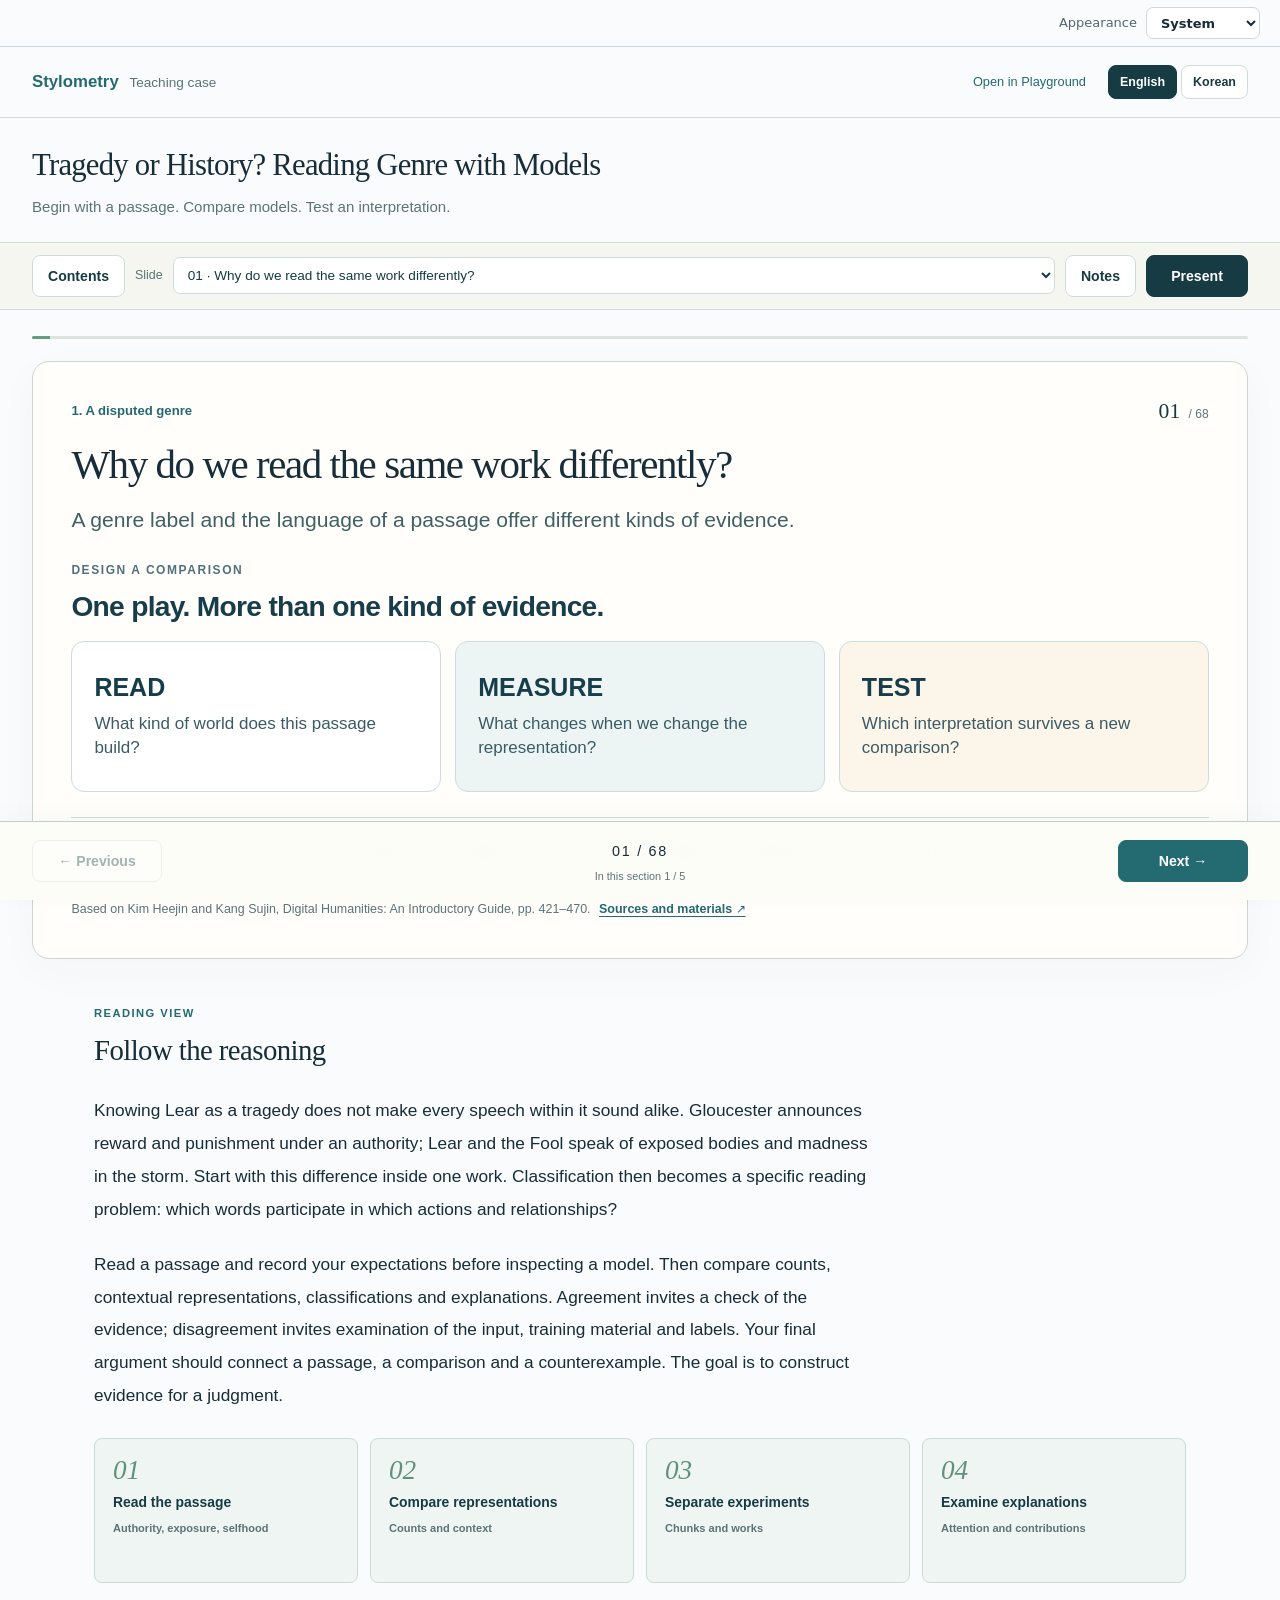
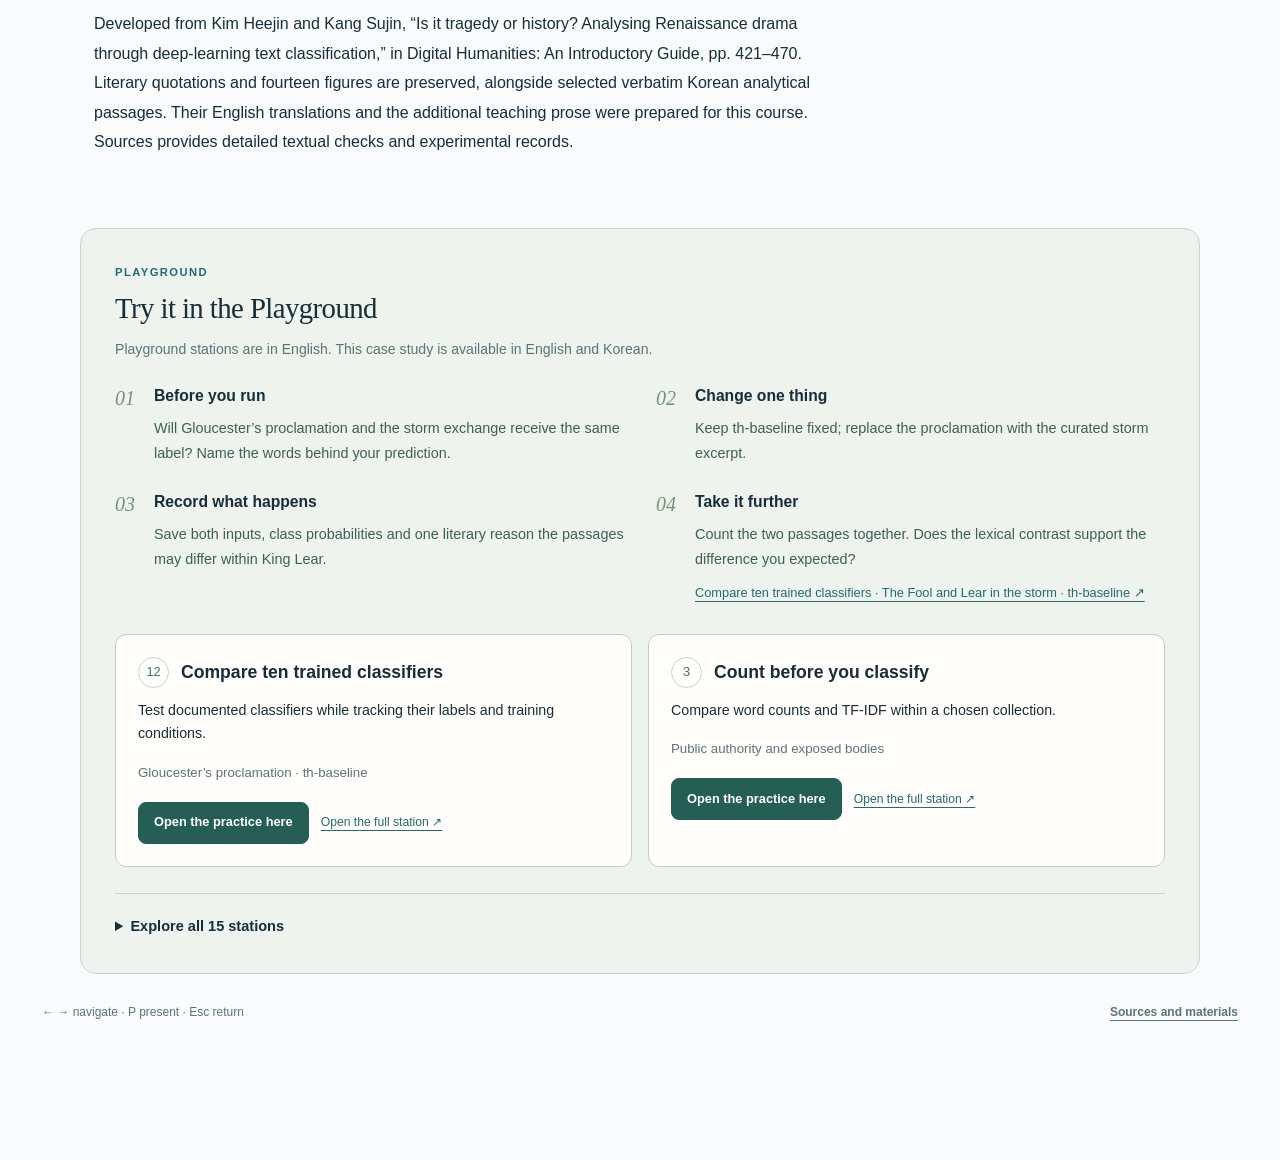
==== commit 0047b5eb: "Add persistent appearance controls and English-first teaching pages" ====
--- a/teaching/index.html
+++ b/teaching/index.html
@@ -1,6 +1,9 @@
 <!doctype html>
 <html lang="en">
-<head>
+<head><meta name="color-scheme" content="light dark">
+<script src="/site-assets/theme.js"></script>
+<link rel="stylesheet" href="/site-assets/theme.css">
+
   <meta charset="utf-8">
   <meta name="viewport" content="width=device-width,initial-scale=1">
   <meta name="description" content="A bilingual teaching case on literary genre: read closely, inspect models, and test an interpretation.">
@@ -13,7 +16,7 @@
   <header class="site-header">
     <a class="brand" href="https://stylometry.digihumeng.org/" target="_top">Stylometry <span id="brand-context">Teaching case</span></a>
     <a id="native-case-link" href="https://interpretable-deep-learning-stylometry.ngrok.app/play/genre-case-study/" target="_top">Open in Playground</a>
-    <div class="languages" role="group" aria-label="Language"><button data-lang="en" lang="en">English</button><button data-lang="ko" lang="ko">한국어</button></div>
+    <div class="languages" role="group" aria-label="Language"><button data-lang="en" lang="en">English</button><button data-lang="ko" lang="en">Korean</button></div>
   </header>
   <div class="course-heading"><h1 id="course-title"></h1><p id="course-subtitle"></p></div>
   <div class="teaching-toolbar" aria-label="Teaching controls">
--- a/site-assets/theme.css
+++ b/site-assets/theme.css
@@ -0,0 +1,41 @@
+:root{--site-bg:#fafbfd;--site-surface:#fff;--site-ink:#172d39;--site-muted:#526572;--site-line:#cbd8df;--site-pale:#edf4fa;--site-link:#205c98}
+html[data-theme=dark]{--site-bg:#101d25;--site-surface:#182a34;--site-ink:#e6edf1;--site-muted:#b3c4ce;--site-line:#405762;--site-pale:#203b4b;--site-link:#94c9ff;color-scheme:dark}
+html[data-theme=light]{color-scheme:light}
+html[data-theme] body{background-color:var(--site-bg);color:var(--site-ink)}
+.site-appearance{box-sizing:border-box;display:flex;align-items:center;justify-content:flex-end;gap:9px;padding:7px max(20px,calc((100vw - 1376px)/2));min-height:46px;width:100%;background:var(--site-bg);color:var(--site-muted);border-bottom:1px solid var(--site-line);font:500 13px/1.4 system-ui,-apple-system,sans-serif;position:relative;z-index:12;flex-shrink:0}
+.site-appearance label{margin:0;font:inherit;color:inherit}.site-appearance select{box-sizing:border-box;width:auto;min-width:98px;min-height:32px;padding:5px 27px 5px 10px;border:1px solid var(--site-line);border-radius:7px;background:var(--site-surface);color:var(--site-ink);font:600 13px/1.4 system-ui,-apple-system,sans-serif}
+.site-appearance select:focus-visible{outline:3px solid #c69b55;outline-offset:2px}
+/* The homepage uses these surfaces on both hosting origins. */
+html[data-theme=dark] .wrap .card,html[data-theme=dark] .wrap .panel{background:var(--site-surface);border-color:var(--site-line);color:var(--site-ink)}
+html[data-theme=dark] .wrap .card p,html[data-theme=dark] .wrap .role,html[data-theme=dark] .wrap .tile span,html[data-theme=dark] .wrap .gnum,html[data-theme=dark] .wrap footer{color:var(--site-muted)}
+html[data-theme=dark] .wrap .card .tag,html[data-theme=dark] .wrap .tile,html[data-theme=dark] .wrap .gbar,html[data-theme=dark] .wrap .links a{background:var(--site-pale);border-color:var(--site-line)}
+html[data-theme=dark] .wrap .card .tag,html[data-theme=dark] .wrap .card .go,html[data-theme=dark] .wrap .tile b,html[data-theme=dark] .wrap a,html[data-theme=dark] .wrap h3.sec{color:var(--site-link)}
+html[data-theme=dark] .wrap .gname{color:var(--site-ink)}
+html[data-theme=dark] .wrap [style*="color:#4b5563"]{color:var(--site-muted)!important}
+/* Gradio supplies its own dark control tokens. The custom teaching HTML needs
+   the same treatment; chart/image pixels and model values remain unchanged. */
+html[data-theme] body:has(gradio-app){background:var(--site-bg)!important;color:var(--site-ink)!important}
+html[data-theme] gradio-app{background:var(--site-bg)}
+html[data-theme] gradio-app footer{display:none!important}
+html[data-theme=dark] .gradio-container{background:var(--site-bg)}
+html[data-theme=dark] .station-card{background:var(--site-surface)!important;border-color:var(--site-line)!important;color:var(--site-ink)!important}
+html[data-theme=dark] .station-card p,html[data-theme=dark] .station-intro,html[data-theme=dark] .station-note,html[data-theme=dark] .station-part{color:var(--site-muted)!important}
+html[data-theme=dark] .station-number,html[data-theme=dark] .station-open,html[data-theme=dark] .howto .label-wrap span{color:var(--site-link)!important}
+html[data-theme=dark] .chapter-card{background:var(--site-pale)!important;border-color:var(--site-line)!important;color:var(--site-ink)!important}
+html[data-theme=dark] .gradio-container [style*="color:#101418"],html[data-theme=dark] .gradio-container [style*="color: #101418"]{color:var(--site-ink)!important}
+html[data-theme=dark] .gradio-container [style*="color:#4b5563"],html[data-theme=dark] .gradio-container [style*="color: #4b5563"],html[data-theme=dark] .gradio-container [style*="color:#8a8f98"],html[data-theme=dark] .gradio-container [style*="color:#a15c00"]{color:var(--site-muted)!important}
+html[data-theme=dark] .gradio-container [style*="color:#1c5cab"]{color:var(--site-link)!important}
+html[data-theme=dark] .gradio-container [style*="color:#c2185b"]{color:#ff9fc5!important}
+html[data-theme=dark] .gradio-container [style*="background:#eff5fd"],html[data-theme=dark] .gradio-container [style*="background:#fdf3f6"],html[data-theme=dark] .gradio-container [style*="background:#eef7ee"],html[data-theme=dark] .gradio-container [style*="background:#fff7e6"]{background:var(--site-pale)!important}
+html[data-theme=dark] .gradio-container [style*="border:1px solid #e5e7eb"],html[data-theme=dark] .gradio-container [style*="border-bottom:1px solid #e5e7eb"]{border-color:var(--site-line)!important}
+html[data-theme=dark] .gradio-container mark{color:#172d39}
+iframe[data-theme-result]{background:var(--site-surface)!important;border-color:var(--site-line)!important}
+/* Selected tabs and compact labels must stay legible in both palettes. */
+html[data-theme=dark] .gradio-container [role=tab][aria-selected=true]{color:var(--site-link)!important;border-bottom-color:var(--site-link)!important}
+html[data-theme=light] .gradio-container [role=tab][aria-selected=true]{color:#205c98!important;border-bottom-color:#205c98!important}
+html[data-theme=light] .gradio-container .label-wrap>span,html[data-theme=light] .gradio-container [data-testid=block-info],html[data-theme=light] .gradio-container label.float{color:#3730a3!important}
+html[data-theme=light] .gradio-container button.primary{background:#5145cd!important;color:#fff!important}
+html[data-theme=light] .gradio-container button.primary:hover:not(:disabled){background:#4438b9!important}
+html[data-theme=light] .wrap footer,html[data-theme=light] .gradio-container [style*="color:#8a8f98"]{color:#5c6877!important}
+@media(max-width:600px){.site-appearance{padding:6px 14px;min-height:44px}.site-appearance select{min-height:32px}}
+@media print{.site-appearance{display:none}}
--- a/teaching/styles.css
+++ b/teaching/styles.css
@@ -28,3 +28,104 @@
 .reading-excerpt{margin:25px 0 30px;padding:24px 28px;border-left:3px solid #ba9561;border-radius:0 10px 10px 0;background:#f8f0e0;font:1.08rem/1.85 var(--serif);color:#584a36;white-space:pre-wrap;word-break:keep-all}.reading-excerpt[lang=ko]{font-family:var(--sans);font-size:1rem}@media(max-width:600px){.reading-excerpt{padding:20px;font-size:1rem}.reading-excerpt[lang=ko]{font-size:.96rem}}
 
 .stage-credit{border-top:1px solid var(--line);padding-top:14px;margin:20px 0 0;font-size:.78rem;line-height:1.65;color:var(--muted)}.stage-credit button{border:0;background:none;padding:0;min-height:0;font-size:inherit;color:var(--blue);text-decoration:underline;text-underline-offset:3px;margin-left:5px;font-weight:550}
+
+/* The teaching stage and its reading material share the resolved site theme. */
+@media screen {
+  html[data-theme="dark"] {
+    color-scheme: dark;
+    --paper: #111f24;
+    --ink: #e1ebe9;
+    --muted: #afc3c2;
+    --line: #405b60;
+    --blue: #91d0d4;
+    --mint: #243c35;
+    --warm: #3a3124;
+    --case-surface: #1a2c31;
+    --case-raised: #263e43;
+    --case-warm: #2c2c24;
+    --case-warm-line: #6b624b;
+  }
+  html[data-theme="dark"] :is(button, select, textarea, input) { color: var(--ink); background: var(--case-surface); border-color: var(--line); }
+  html[data-theme="dark"] :is(input, textarea)::placeholder { color: #a7bbb9; opacity: 1; }
+  html[data-theme="dark"] button:hover:not(:disabled) { background: #304d50; border-color: #8bb9b7; }
+  html[data-theme="dark"] :is(button, a, select, textarea, input, summary, [tabindex="0"]):focus-visible { outline-color: #e9bc78; }
+  html[data-theme="dark"] ::selection { background: #466d6d; color: #fff; }
+  html[data-theme="dark"] .skip-link { background: var(--case-surface); }
+  html[data-theme="dark"] :is(.languages button[aria-pressed="true"], .presentation-toggle) { background: #a7d3cf; color: #122c31; border-color: #a7d3cf; }
+  html[data-theme="dark"] .presentation-toggle:hover:not(:disabled) { background: #c2e4e1; color: #122c31; }
+  html[data-theme="dark"] .teaching-toolbar { background: #14252bed; }
+  html[data-theme="dark"] .course-outline { background: var(--case-surface); }
+  html[data-theme="dark"] .outline-button { background: transparent; }
+  html[data-theme="dark"] .outline-button[aria-current="step"] { background: #2b4744; border-color: #82aaa0; }
+  html[data-theme="dark"] .progress { background: #2e4846; }
+  html[data-theme="dark"] #progress-bar { background: #92c8ae; }
+  html[data-theme="dark"] .teaching-stage { background: var(--case-surface); border-color: #496269; box-shadow: 0 12px 42px #0002; }
+  html[data-theme="dark"] .slide-takeaway { color: #bfd3d0; }
+  html[data-theme="dark"] .stage-prompt { background: #263e35; }
+  html[data-theme="dark"] .stage-prompt span { color: #a1c5ad; }
+  html[data-theme="dark"] .stage-passage { background: var(--case-warm); }
+  html[data-theme="dark"] .slide-body > ul { background: #253b32; }
+  html[data-theme="dark"] .practice-section { background: #1d332d; border-color: #476653; }
+  html[data-theme="dark"] .task-number { color: #a5c6ad; }
+  html[data-theme="dark"] .practice-tasks p { color: #bed2c6; }
+  html[data-theme="dark"] .practice-card { background: #20352f; border-color: #527361; }
+  html[data-theme="dark"] .station-number { border-color: #709682; color: #b8dfc6; }
+  html[data-theme="dark"] .practice-actions button { background: #377667; border-color: #7ab8a7; color: #fff; }
+  html[data-theme="dark"] .practice-actions button:hover:not(:disabled) { background: #448b79; }
+  html[data-theme="dark"] .all-practice { border-color: #496550; }
+  html[data-theme="dark"] .slide-navigation { background: #14252bf5; border-color: #4b6567; box-shadow: 0 -5px 25px #0003; }
+  html[data-theme="dark"] .primary { background: #92ced1; border-color: #a9dadd; color: #102e35; }
+  html[data-theme="dark"] .primary:hover:not(:disabled) { background: #b5e0e2; color: #102e35; }
+  html[data-theme="dark"] .text-button { background: none; }
+  html[data-theme="dark"] dialog { background: var(--case-surface); box-shadow: 0 25px 100px #0009; }
+  html[data-theme="dark"] dialog::backdrop { background: #030e14d9; }
+  html[data-theme="dark"] :is(#practice-dialog, #practice-dialog > .dialog-top) { background: var(--case-surface); }
+  html[data-theme="dark"] .practice-dialog-tools { background: #233b35; }
+  html[data-theme="dark"] #practice-frame-host iframe { background: #101b24; }
+  /* Original raster figures retain their original pixels and white canvas. */
+  html[data-theme="dark"] .book-figure { background: var(--case-surface); }
+  html[data-theme="dark"] .figure-button,
+  html[data-theme="dark"] .figure-button:hover:not(:disabled) { background: #fff; }
+  html[data-theme="dark"] .figure-scroll img { background: #fff; }
+  html[data-theme="dark"] .figure-kind { background: #29444a; color: #cee2e2; }
+  html[data-theme="dark"] :is(.kind-concept, .badge) { background: #4d3c24; color: #f5d099; }
+  html[data-theme="dark"] .kind-book-result { background: #2b4b36; color: #c0e1c2; }
+  html[data-theme="dark"] .book-reader { background: #252b25; border-color: var(--case-warm-line); box-shadow: 0 5px 18px #0002; }
+  html[data-theme="dark"] :is(.reader-top, .reader-note, .translation, .reader-languages) { border-color: var(--case-warm-line); }
+  html[data-theme="dark"] :is(.reader-top small, .reader-note, .translation summary) { color: #c6bfac; }
+  html[data-theme="dark"] .reader-top button { background: #38382c; border-color: #7e7458; }
+  html[data-theme="dark"] .passage-original { color: #e7e4d8; }
+  html[data-theme="dark"] .reader-languages { background: #2e3027; }
+  html[data-theme="dark"] .reader-languages button { background: transparent; border-color: #756d57; }
+  html[data-theme="dark"] .reader-languages button[aria-pressed="true"] { background: #5c5137; color: #fff0cd; border-color: #bdab81; }
+  html[data-theme="dark"] .code-block { background: #101f2b; border: 1px solid #385363; }
+  html[data-theme="dark"] .code-block figcaption { background: #213947; }
+  html[data-theme="dark"] .widget { background: var(--case-surface); }
+  html[data-theme="dark"] .widget-result { background: #2b4147; }
+  html[data-theme="dark"] .matrix-cell.correct { background: #316f86; color: #fff; }
+  html[data-theme="dark"] .matrix-cell.error { background: #354853; color: #e6f0f4; }
+  html[data-theme="dark"] .matrix-cell[aria-pressed="true"] { border-color: #e8b773; box-shadow: 0 0 0 2px #e8b773; }
+  html[data-theme="dark"] .vote-chunks button[data-vote="T"] { background: #483454; color: #e5caf7; }
+  html[data-theme="dark"] .vote-chunks button[data-vote="H"] { background: #284936; color: #bfe1c9; }
+  html[data-theme="dark"] .vote-bar { background: #293b3b; }
+  html[data-theme="dark"] .vote-tragedy { background: #83649a; color: #fff; }
+  html[data-theme="dark"] .vote-history { background: #547d5e; color: #fff; }
+  html[data-theme="dark"] .case-route button { background: #253d34; border-color: #496959; }
+  html[data-theme="dark"] .case-route button > span { color: #a7d1b6; }
+  html[data-theme="dark"] .case-evidence-label { background: #294b38; color: #bfe4c9; }
+  html[data-theme="dark"] .case-pipeline li { background: #243c42; border-color: #466972; }
+  html[data-theme="dark"] :is(.pipeline-number, .case-pipeline li + li::before) { color: #9dc9d1; }
+  html[data-theme="dark"] .case-split-grid article { background: #203238; border-color: #476169; }
+  html[data-theme="dark"] .case-split-flow > div { background: #304c52; }
+  html[data-theme="dark"] .case-split-flow > div:last-child { background: #324d36; }
+  html[data-theme="dark"] .case-metric-toggle button[aria-pressed="true"] { background: #91ced1; color: #143038; }
+  html[data-theme="dark"] .case-bar-row { background: transparent; }
+  html[data-theme="dark"] .case-bar-row[aria-pressed="true"] { border-color: #71989f; background: #2b444b; }
+  html[data-theme="dark"] .case-bar-track { background: #354a50; }
+  html[data-theme="dark"] .case-bar-track > span { background: #70aec2; }
+  html[data-theme="dark"] .group-1 .case-bar-track > span { background: #a0bd8e; }
+  html[data-theme="dark"] .group-2 .case-bar-track > span { background: #d5ae7d; }
+  html[data-theme="dark"] .case-run-detail { background: #253b38; border-color: #496761; }
+  html[data-theme="dark"] .reading-excerpt { background: #302d24; color: #e3d6bf; border-color: #d0ae79; }
+  html[data-theme="dark"] .stage-credit button { background: none; }
+}
--- a/teaching/visuals.css
+++ b/teaching/visuals.css
@@ -3,3 +3,68 @@
 @media print{.tv-controls,.tv-image-links,.tv input{display:none}.tv-card,.tv-step{break-inside:avoid}.tv .tv-chart{max-height:270px}}
 
 .tv-scroll-hint{display:none}.tv-plot-scroll:focus-visible{outline:3px solid #b37521;outline-offset:3px}@media(max-width:700px){.tv .tv-scroll-hint{display:block;font-size:13px;color:#506872;margin:8px 0}}
+
+/* Preserve measured scales and hue meanings while making them legible on dark paper. */
+@media screen {
+  html[data-theme="dark"] .tv {
+    --tv-ink: #dcebea;
+    --tv-blue: #78bfd4;
+    --tv-rose: #e397ab;
+    --tv-gold: #e1b370;
+    --tv-line: #49656b;
+    --tv-pale: #2a4246;
+  }
+  html[data-theme="dark"] .tv :is(.tv-kicker, .tv-tag, small, .tv-note, .tv-result-label, .tv-scroll-hint) { color: #b6cbcc; }
+  html[data-theme="dark"] .tv :is(.tv-card, .tv-step, .tv-scroll) { background: #20343b; }
+  html[data-theme="dark"] .tv-card:nth-child(3n+2) { background: #263d38; }
+  html[data-theme="dark"] .tv-card:nth-child(3n) { background: #363226; }
+  html[data-theme="dark"] .tv-card p { color: #c2d6d7; }
+  html[data-theme="dark"] .tv-step span { color: #b8ced1; }
+  html[data-theme="dark"] .tv-step:not(:last-child)::after { background: #20343b; }
+  html[data-theme="dark"] .tv-quote mark { background: #665025; color: #fff1ce; }
+  html[data-theme="dark"] .tv :is(button, a.tv-button) { background: #263f48; border-color: #6f969f; color: #d3ebf1; }
+  html[data-theme="dark"] .tv button[aria-pressed="true"] { background: #a5d4db; color: #12343e; border-color: #b9e4e9; }
+  html[data-theme="dark"] .tv :is(button:hover, a.tv-button:hover) { border-color: #a0d4dc; box-shadow: 0 0 0 2px #a0d4dc20; }
+  html[data-theme="dark"] .tv :is(button, input, a):focus-visible,
+  html[data-theme="dark"] .tv-plot-scroll:focus-visible { outline-color: #ebbd78; }
+  html[data-theme="dark"] .tv :is(th, td) { border-color: #3d565d; }
+  html[data-theme="dark"] .tv thead th { color: #bfd1d5; }
+  /* Only the fixed light swatches are replaced; numeric heatmap alpha is unchanged. */
+  html[data-theme="dark"] .tv td[style*="#fff"] { background: #20343b!important; }
+  html[data-theme="dark"] .tv td[style*="#d4eae7"] { background: #416d66!important; }
+  html[data-theme="dark"] .tv td[style*="#edf0ed"] { background: #344c47!important; }
+  html[data-theme="dark"] .tv-token { background: #2b4b55; border-color: #86b8c2; }
+  html[data-theme="dark"] .tv-token.piece { background: #534331; border-color: #dbb17b; }
+  html[data-theme="dark"] .tv-token.hidden-token { background: #b5dce2; color: #153641; border-color: #b5dce2; }
+  html[data-theme="dark"] .tv-dot { background: #3c5358; }
+  html[data-theme="dark"] .tv-dot.on { background: var(--tv-blue); }
+  html[data-theme="dark"] .tv svg text { fill: #d1e4e6; }
+  html[data-theme="dark"] .tv-chart .axis { stroke: #8aa9af; }
+  html[data-theme="dark"] .tv-chart .grid { stroke: #3c555c; }
+  html[data-theme="dark"] .tv-chart .series1 { stroke: var(--tv-blue); }
+  html[data-theme="dark"] .tv-chart .series2 { stroke: var(--tv-rose); }
+  html[data-theme="dark"] .tv svg [stroke="#a5bec4"] { stroke: #7f9fa8; }
+  html[data-theme="dark"] .tv svg [fill="#1e748d"] { fill: var(--tv-blue); }
+  html[data-theme="dark"] .tv svg :is([fill="#ab4960"], [fill="#b15269"]) { fill: var(--tv-rose); }
+  html[data-theme="dark"] .tv svg [fill="#b47a2c"] { fill: var(--tv-gold); }
+  html[data-theme="dark"] .tv svg [fill="#e4f1f2"] { fill: #284953; }
+  html[data-theme="dark"] .tv svg [fill="#f4e7ea"] { fill: #4a3440; }
+  html[data-theme="dark"] .tv :is(.tv-bar-track, .tv-track) { background: #354e55; }
+  html[data-theme="dark"] .tv-matrix .tv-cell { background: #315853; color: #d3f0e9; border-color: #719b96; }
+  html[data-theme="dark"] .tv-matrix .tv-cell.wrong { background: #583643; color: #ffcfda; border-color: #a97080; }
+  html[data-theme="dark"] .tv-matrix .tv-cell[aria-pressed="true"] { outline-color: #efbf79; }
+  html[data-theme="dark"] .tv-reveal { background: #3d3728; color: #ebdfc7; }
+  html[data-theme="dark"] .tv-marker { background: #ed9eaf; }
+  html[data-theme="dark"] .tv-mini-list li { border-color: #466068; }
+  html[data-theme="dark"] .tv-waffle i { background: #83bcb2; }
+  html[data-theme="dark"] .tv-waffle i.error { background: #e4959b; }
+  html[data-theme="dark"] .tv-muted { color: #b1c7cc; }
+  html[data-theme="dark"] .tv-trim { background: #122932; border: 1px solid #46626c; }
+  html[data-theme="dark"] .tv-trim mark { background: #d8b87e; color: #172b32; }
+  /* Retain each coordinate's inline color and opacity on a quiet common canvas. */
+  html[data-theme="dark"] .tv-strip { background: #182b33; }
+  html[data-theme="dark"] .tv-strip i { box-shadow: inset 0 0 0 1px #a3c1c518; }
+  html[data-theme="dark"] .tv-votes button[data-v="T"] { background: #2c4a5a; color: #d4eaf7; }
+  html[data-theme="dark"] .tv-votes button[data-v="H"] { background: #513642; color: #f8d4e0; }
+  html[data-theme="dark"] .tv-boundary { stroke: var(--tv-gold); }
+}
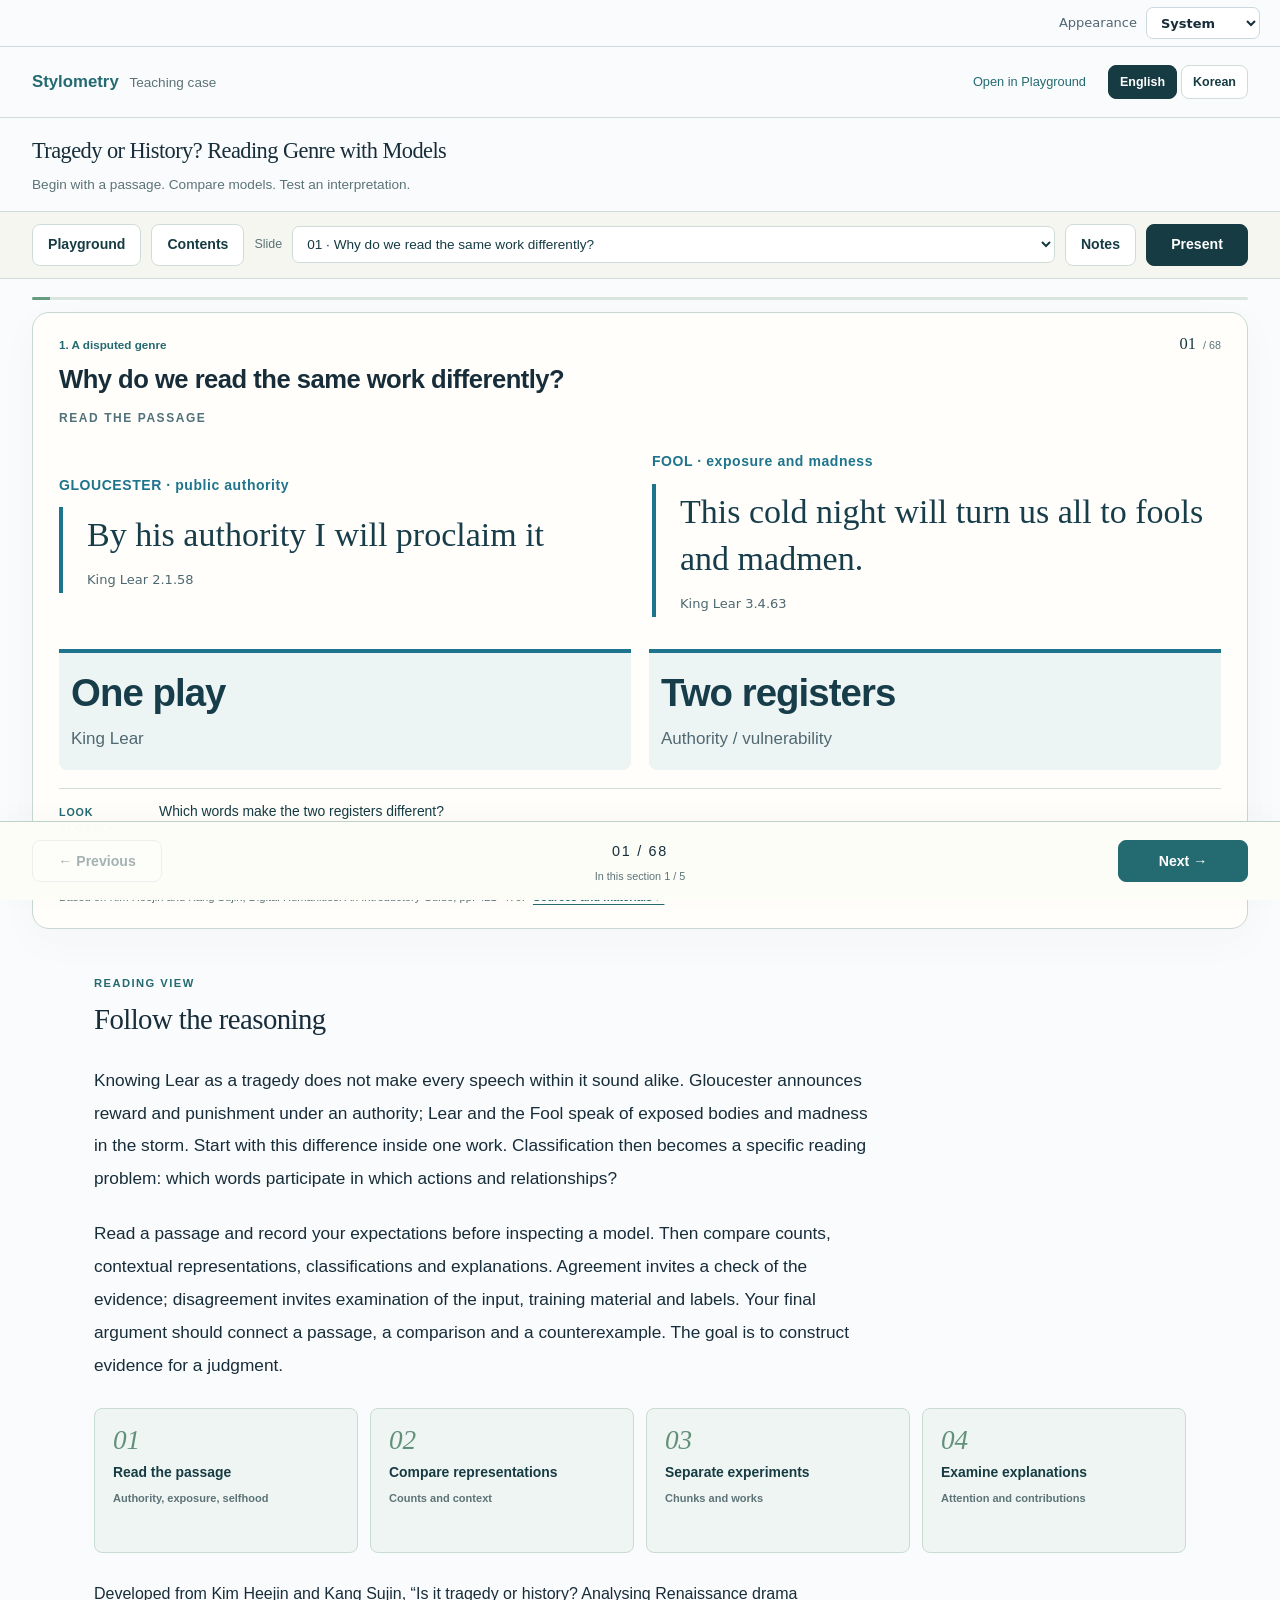
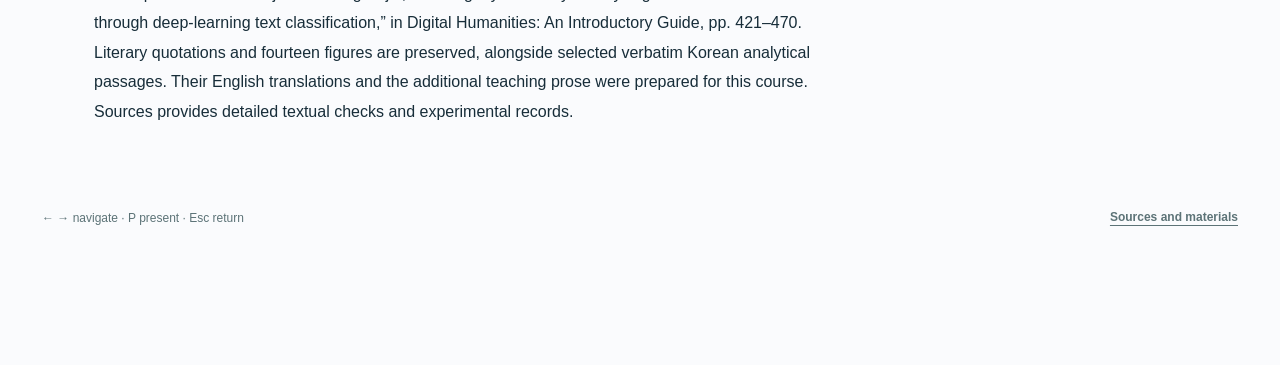
==== commit 563ef755: "Put slide evidence first and integrate contextual Playground activities" ====
--- a/teaching/index.html
+++ b/teaching/index.html
@@ -20,6 +20,7 @@
   </header>
   <div class="course-heading"><h1 id="course-title"></h1><p id="course-subtitle"></p></div>
   <div class="teaching-toolbar" aria-label="Teaching controls">
+    <button id="directory-toggle" aria-haspopup="dialog">Playground</button>
     <button id="outline-toggle" aria-controls="course-outline" aria-expanded="false">Contents</button>
     <div class="slide-selector"><label for="slide-select" id="select-label"></label><select id="slide-select"></select></div>
     <button id="notes-toggle" aria-haspopup="dialog"></button>
@@ -43,6 +44,7 @@
     <div class="navigation-progress"><span id="slide-count"></span><small id="section-count"></small></div>
     <button id="next" class="primary"></button>
   </nav>
+  <dialog id="directory-dialog" aria-labelledby="directory-title"><div class="dialog-top"><h2 id="directory-title"></h2><button id="close-directory"></button></div><div id="station-directory" class="practice-directory"></div></dialog>
   <dialog id="notes-panel" class="text-dialog" aria-labelledby="notes-title">
     <div class="dialog-top"><h2 id="notes-title"></h2><button id="close-notes"></button></div>
     <label for="notes" id="notes-label"></label><textarea id="notes" rows="10"></textarea>
@@ -60,6 +62,6 @@
     <div class="practice-dialog-tools"><p id="practice-language-note"></p><a id="practice-full-link" target="_blank" rel="noopener"></a></div>
     <p id="practice-loading" role="status"></p><div id="practice-frame-host"></div>
   </dialog>
-  <script src="content.js"></script><script src="practice.js"></script><script src="passages.js"></script><script src="case-data.js"></script><script src="case-study.js"></script><script src="case-visuals.js"></script><script src="readings.js"></script><script src="practice-links.js"></script><script src="visual-evidence.js"></script><script src="visuals.js"></script><script src="course.js"></script>
+  <script src="content.js"></script><script src="practice.js"></script><script src="passages.js"></script><script src="case-data.js"></script><script src="case-study.js"></script><script src="case-visuals.js"></script><script src="readings.js"></script><script src="practice-links.js"></script><script src="visual-evidence.js"></script><script src="visuals.js"></script><script src="workflows.js"></script><script src="course.js"></script>
 </body>
 </html>
--- a/teaching/styles.css
+++ b/teaching/styles.css
@@ -129,3 +129,114 @@
   html[data-theme="dark"] .reading-excerpt { background: #302d24; color: #e3d6bf; border-color: #d0ae79; }
   html[data-theme="dark"] .stage-credit button { background: none; }
 }
+
+/* Evidence comes first; teaching narration remains available beneath it. */
+.course-heading{margin-block:18px 14px}.course-heading h1{font-size:1.4rem}.course-heading p{font-size:.85rem}
+.course-shell{padding-top:18px}.progress{margin-bottom:12px}
+.teaching-stage{padding:22px 26px}.stage-header{margin-bottom:14px}.stage-heading{margin-bottom:8px;gap:18px}.section-heading{font-size:.73rem}.stage-number{font-size:1.03rem}.stage-number span{font-size:.67rem}
+.slide-title{font:650 clamp(1.3rem,2vw,1.8rem)/1.3 var(--sans);letter-spacing:-.02em;max-width:none;margin:0}
+.stage-evidence{min-width:0}.stage-visual{margin:0}.evidence-panel{min-width:0}.evidence-views{display:flex;gap:6px;flex-wrap:wrap;margin:0 0 10px}.evidence-views button{font-size:.76rem;min-height:31px;padding:5px 12px;border-radius:6px;background:transparent}.evidence-views button[aria-pressed=true]{background:var(--mint);border-color:#829c91;color:var(--ink)}
+.reference-evidence{display:flex;flex-direction:column;gap:12px}.stage-figure-grid{display:grid;grid-template-columns:repeat(var(--figure-count),minmax(0,1fr));gap:16px;height:clamp(330px,calc(100dvh - 325px),610px);min-height:0}.stage-figure{display:flex;flex-direction:column;min-width:0;min-height:0;height:100%;border-radius:8px}.stage-figure .figure-button{flex:1;min-height:0;padding:10px;display:flex;align-items:center;justify-content:center}.stage-figure .figure-button img{height:100%;width:100%;max-height:none;object-fit:contain;min-height:0}.stage-figure figcaption{flex-shrink:0;font-size:.75rem;line-height:1.35;padding:8px 12px;display:flex;align-items:baseline;gap:6px 15px;justify-content:space-between}.stage-figure figcaption strong{font-weight:550}.stage-figure .figure-kind{font-size:.65rem;white-space:nowrap;margin:0;flex-shrink:0}.stage-figure .zoom-hint{font-size:.67rem}.figure-evidence-strip{flex-shrink:0;min-width:0}
+.stage-guidance{margin-top:14px;padding-top:12px;border-top:1px solid var(--line)}.student-prompt{display:flex;gap:14px;font-size:.87rem;line-height:1.5;margin:0 0 8px;color:var(--ink);word-break:keep-all}.student-prompt>span{font-size:.67rem;text-transform:uppercase;letter-spacing:.08em;font-weight:700;color:var(--blue);flex:0 0 86px;padding-top:3px}.teaching-guidance{font-size:.8rem;color:var(--muted)}.teaching-guidance>summary{cursor:pointer;width:max-content;max-width:100%;font-size:.75rem;font-weight:550;text-underline-offset:3px}.teaching-guidance[open]>summary{margin-bottom:10px}.teaching-guidance .slide-takeaway{font-size:.87rem;line-height:1.65;max-width:100ch;margin:0 0 9px;color:var(--muted)}.teaching-guidance .stage-question{display:block;padding:0;border:0}.teaching-guidance .stage-question h3{font-size:.65rem;margin:0 0 3px}.teaching-guidance .stage-question p{font-size:.84rem;line-height:1.65;color:var(--muted);max-width:110ch}.stage-credit{font-size:.7rem;margin-top:12px;padding-top:10px}
+/* Projection uses the available screen, not a rigid slide aspect ratio. */
+.presenting .site-header,.presenting .site-appearance{display:none!important}.presenting .teaching-toolbar{padding-block:8px;min-height:54px}.presenting .teaching-toolbar>button{min-height:36px;padding-block:6px}.presenting .teaching-toolbar select{padding-block:6px}.presenting .course-shell{max-width:1440px;padding:12px 24px 0}.presenting .course-main{max-width:none}.presenting .progress{margin-bottom:8px}.presenting .teaching-stage{display:flex;flex-direction:column;min-height:430px;height:calc(100dvh - 148px);padding:16px 22px;border-radius:12px}.presenting .stage-header{flex-shrink:0;margin-bottom:10px}.presenting .stage-heading{margin-bottom:5px}.presenting .slide-title{font:650 clamp(1.25rem,1.9vw,1.65rem)/1.25 var(--sans);letter-spacing:-.015em}.presenting .stage-evidence{flex:1;min-height:0;overflow:auto;overscroll-behavior:contain;scrollbar-gutter:stable}.presenting .stage-evidence.has-reference{display:flex;flex-direction:column}.presenting .evidence-views{flex-shrink:0;margin-bottom:8px}.presenting .reference-evidence{flex:1;min-height:0;gap:8px}.presenting .stage-figure-grid{height:auto;flex:1;min-height:160px;gap:12px}.presenting .stage-figure figcaption{font-size:.7rem;padding:6px 9px}.presenting .stage-figure .figure-kind{font-size:.6rem}.presenting .stage-visual{margin:0}.presenting .stage-guidance{flex-shrink:0;margin-top:10px;padding-top:8px}.presenting .student-prompt{font-size:.81rem;line-height:1.45;margin-bottom:5px}.presenting .teaching-guidance>summary{font-size:.67rem}.presenting .teaching-guidance[open]{max-height:150px;overflow:auto;overscroll-behavior:contain}.presenting .teaching-guidance .slide-takeaway,.presenting .teaching-guidance .stage-question p{font-size:.8rem;line-height:1.5}.presenting .stage-credit{flex-shrink:0;margin-top:8px;padding-top:7px;font-size:.66rem}.presenting .slide-navigation{padding-block:10px}.presenting .slide-navigation>button{min-height:38px;padding-block:7px}
+@media(max-width:700px){.course-heading{margin-block:16px 12px}.course-heading h1{font-size:1.15rem}.course-heading p{font-size:.78rem}.teaching-stage{padding:17px}.stage-header{margin-bottom:13px}.slide-title{font-size:1.23rem;line-height:1.35}.section-heading{font-size:.66rem}.stage-number{font-size:.95rem}.stage-figure-grid{grid-template-columns:1fr;height:auto;gap:12px}.stage-figure{height:clamp(280px,86vw,490px)}.stage-figure figcaption{display:block;font-size:.7rem}.stage-figure .figure-kind{display:inline-block;margin-top:5px}.student-prompt{display:block;font-size:.83rem}.student-prompt>span{display:block;font-size:.65rem;margin-bottom:4px;padding:0}.stage-guidance{margin-top:13px}.teaching-guidance .slide-takeaway{font-size:.83rem}.presenting .course-shell{padding:9px 8px 0}.presenting .teaching-stage{height:auto;min-height:calc(100dvh - 132px);padding:14px}.presenting .slide-title{font-size:1.16rem;line-height:1.3}.presenting .stage-evidence{overflow:visible;min-height:0}.presenting .stage-figure-grid{height:auto;flex:none;min-height:0}.presenting .stage-figure{height:clamp(260px,82vw,490px)}.presenting .stage-guidance{margin-top:13px}.presenting .teaching-toolbar{min-height:48px}.presenting .student-prompt{font-size:.8rem}}
+@media screen{html[data-theme=dark] .evidence-views button[aria-pressed=true]{background:#33554f;border-color:#95bdb1;color:#e1ebe9}html[data-theme=dark] .teaching-guidance .slide-takeaway{color:var(--muted)}}
+@media print{.evidence-views,.teaching-guidance{display:none!important}.teaching-stage,.presenting .teaching-stage{height:auto;min-height:0}.stage-evidence{overflow:visible!important}.reference-evidence[hidden]{display:flex!important}.explore-evidence{display:none!important}.stage-figure-grid{height:400px!important}.stage-guidance{break-inside:avoid}}
+
+/* Deep links and navigation land below the one sticky toolbar. */
+html{scroll-padding-top:0}#slide{scroll-margin-top:78px}.presenting #slide{scroll-margin-top:66px}
+@media(min-width:701px){
+  .presenting .teaching-stage{height:calc(100dvh - 140px)}
+  .presenting .stage-header{margin-bottom:8px}
+  .presenting .stage-guidance{display:grid;grid-template-columns:minmax(0,1fr) auto;align-items:baseline;gap:6px 16px;margin-top:6px;padding-top:6px}
+  .presenting .student-prompt{margin-bottom:0}
+  .presenting .teaching-guidance[open]{grid-column:1/-1}
+}
+
+
+/* Contextual experiments belong to selected slides, with the evidence first. */
+.stage-workflow,.workflow-observe,.workflow-lab{min-width:0}
+.workflow-tabs{display:flex;gap:5px;border-bottom:1px solid var(--line);padding-bottom:9px;margin-bottom:12px;flex-shrink:0}
+.workflow-tabs button{display:flex;align-items:center;gap:7px;border:1px solid transparent;background:transparent;padding:5px 11px;min-height:32px;font-size:.76rem;color:var(--muted)}
+.workflow-tabs button span{display:inline-grid;place-items:center;width:20px;height:20px;border-radius:50%;font-size:.68rem;border:1px solid var(--line);background:var(--paper)}
+.workflow-tabs button[aria-pressed=true]{background:var(--mint);border-color:#b1c5b8;color:var(--ink)}
+.workflow-tabs button[aria-pressed=true] span{border-color:var(--blue);background:var(--blue);color:#fff}
+.workflow-forward{display:flex;align-items:center;justify-content:space-between;gap:12px 24px;margin-top:12px;padding-top:10px;border-top:1px solid var(--line);flex-shrink:0}
+.workflow-forward p{font-size:.82rem;line-height:1.55;margin:0;max-width:90ch;color:var(--ink)}
+.workflow-action{flex-shrink:0;background:var(--blue);color:#fff;border-color:var(--blue);font-size:.76rem;font-weight:600;min-height:36px;padding:8px 13px;max-width:45%;text-align:left;line-height:1.45}
+.workflow-prediction,.workflow-reflection{margin-top:7px;font-size:.78rem;color:var(--muted)}
+.workflow-prediction summary,.workflow-reflection summary{cursor:pointer;width:max-content;max-width:100%;font-size:.73rem}
+.workflow-prediction label,.workflow-reflection label{display:block;margin-top:10px;font-size:.8rem;line-height:1.5}
+.workflow-prediction textarea,.workflow-reflection textarea{display:block;width:100%;box-sizing:border-box;min-height:76px;margin-top:7px;padding:10px 12px;font:inherit;background:var(--paper);color:var(--ink);border:1px solid var(--line);border-radius:8px;resize:vertical}
+.workflow-prediction-recall{white-space:pre-wrap;line-height:1.6}
+.workflow-task{font-size:.9rem;line-height:1.65;margin:0 0 12px;max-width:110ch;color:var(--ink)}
+.workflow-lab-tools{display:flex;align-items:flex-end;justify-content:space-between;gap:16px;margin:13px 0;padding:12px 0;border-block:1px solid var(--line);font-size:.75rem}
+.workflow-lab-tools label{max-width:70%;font-weight:600;line-height:1.5}
+.workflow-lab-tools select{display:block;max-width:100%;width:100%;margin:5px 0;padding:8px;font:inherit;color:var(--ink);background:var(--paper);border:1px solid var(--line);border-radius:6px}
+.workflow-lab-tools small{font-size:.67rem;font-weight:400;color:var(--muted)}
+.workflow-lab-tools>div{display:flex;flex-direction:column;gap:5px;flex-shrink:0;text-align:right;font-size:.69rem;color:var(--muted)}
+.workflow-station-name{font-weight:600;line-height:1.5}
+.workflow-compare-action{border:0;padding:0;margin:12px 0;align-items:center}
+.workflow-compare-action p{font-size:.75rem;color:var(--muted)}
+.workflow-compare-intro .text-button{font-size:.75rem;margin-top:9px;background:transparent;border-color:var(--line);min-height:32px}
+#workflow-frames{min-width:0;position:relative}
+#workflow-frames iframe{display:block;width:100%;min-height:740px;height:1000px;border:1px solid var(--line);border-radius:10px;background:var(--paper);box-sizing:border-box}
+.workflow-loading{padding:22px;font-size:.85rem;color:var(--muted);background:var(--mint);border:1px solid var(--line);border-radius:8px}
+#directory-dialog{width:min(1060px,calc(100vw - 36px));max-width:none}
+#station-directory{display:grid;grid-template-columns:repeat(3,minmax(0,1fr));gap:12px;padding-top:12px}
+#station-directory .practice-card{min-width:0}
+#station-directory .practice-card h3{font-size:.95rem}
+#station-directory .practice-actions{flex-direction:column;align-items:flex-start;gap:8px}
+@media(min-width:701px){
+ .has-workflow .stage-figure-grid{height:clamp(270px,calc(100dvh - 420px),540px)}
+ .presenting .stage-workflow{display:flex;flex-direction:column;flex:1;min-height:0}
+ .presenting .workflow-tabs{padding-bottom:6px;margin-bottom:8px}
+ .presenting .workflow-tabs button{min-height:30px;padding-block:3px;font-size:.73rem}
+ .presenting .workflow-observe{display:flex;flex-direction:column;flex:1;min-height:0}
+ .presenting .workflow-observe>.stage-evidence{flex:1;min-height:0}
+ .presenting .has-workflow .stage-figure-grid{height:auto;min-height:140px}
+ .presenting .workflow-forward{margin-top:7px;padding-top:7px;gap:12px}
+ .presenting .workflow-forward p{font-size:.77rem;line-height:1.45}
+ .presenting .workflow-action{font-size:.72rem;padding:6px 10px;min-height:32px}
+ .presenting .workflow-prediction{margin-top:4px;flex-shrink:0}
+ .presenting .workflow-prediction summary{font-size:.66rem}
+ .presenting .workflow-prediction[open]{max-height:150px;overflow:auto}
+ .presenting .workflow-lab{flex:1;min-height:0;overflow:auto;overscroll-behavior:contain;scrollbar-gutter:stable;padding-right:6px}
+ .presenting .has-workflow .stage-guidance{display:block}
+}
+@media(max-width:700px){
+ .workflow-tabs{gap:2px;margin-bottom:11px;padding-bottom:8px}
+ .workflow-tabs button{flex:1;justify-content:center;font-size:.69rem;padding:5px 3px;gap:5px}
+ .workflow-tabs button span{width:17px;height:17px;font-size:.61rem}
+ .workflow-forward{display:block;margin-top:12px}
+ .workflow-forward p{font-size:.8rem}
+ .workflow-action{max-width:100%;margin-top:9px;font-size:.75rem}
+ .workflow-lab-tools{display:block}
+ .workflow-lab-tools label{display:block;max-width:none}
+ .workflow-lab-tools>div{margin-top:10px;flex-direction:row;justify-content:space-between;text-align:left;flex-wrap:wrap}
+ .workflow-task{font-size:.83rem;line-height:1.65}
+ #workflow-frames iframe{border-radius:6px;min-height:800px}
+ #station-directory{grid-template-columns:1fr}
+ .presenting .workflow-lab{overflow:visible}
+}
+@media screen{
+ html[data-theme=dark] .workflow-tabs button[aria-pressed=true]{background:#294843;border-color:#6e938a;color:#e1ebe9}
+ html[data-theme=dark] .workflow-tabs button[aria-pressed=true] span{background:#a6d0c5;border-color:#a6d0c5;color:#152f2c}
+ html[data-theme=dark] .workflow-action{background:#91cad3;border-color:#91cad3;color:#102f35}
+ html[data-theme=dark] .workflow-lab-tools select,html[data-theme=dark] .workflow-prediction textarea,html[data-theme=dark] .workflow-reflection textarea{background:#16272b;border-color:#486269;color:#e2ebe9}
+ html[data-theme=dark] .workflow-loading{background:#253e3b;border-color:#4b6c63}
+}
+@media print{.workflow-tabs,.workflow-forward,.workflow-prediction,.workflow-lab{display:none!important}.workflow-observe[hidden]{display:block!important}.stage-workflow{display:block}}
+
+.workflow-action:hover:not(:disabled){background:#174f56;border-color:#174f56;color:#fff}
+html[data-theme=dark] .workflow-action:hover:not(:disabled){background:#b3dce1;border-color:#b3dce1;color:#102f35}
+
+/* Keep the experimental operation and its next step close to the workbench. */
+.workflow-experiment-intro{display:flex;align-items:center;gap:16px 24px}
+.workflow-experiment-intro .workflow-task{flex:1;margin:0}
+.workflow-experiment-intro .workflow-compare-action{flex:0 0 auto;max-width:35%;margin:0}
+.workflow-compare-action .workflow-action{max-width:none}
+.workflow-lab-tools{margin:9px 0;padding-block:8px}
+.workflow-compare-intro .text-button{margin-right:14px}
+@media(max-width:700px){.workflow-experiment-intro{display:block}.workflow-experiment-intro .workflow-compare-action{max-width:none;margin-top:8px}.workflow-compare-action .workflow-action{margin-top:0}}
--- a/teaching/visuals.css
+++ b/teaching/visuals.css
@@ -68,3 +68,21 @@
   html[data-theme="dark"] .tv-votes button[data-v="H"] { background: #513642; color: #f8d4e0; }
   html[data-theme="dark"] .tv-boundary { stroke: var(--tv-gold); }
 }
+
+/* Student stage: source language, operative code and observed quantities. */
+.tv,.ev-figure-strip{--ev-surface:#fff;--ev-tint:#edf5f4;--ev-line:#bdd2d6;--ev-muted:#506872}
+.tv .ev-terms{display:grid;grid-template-columns:repeat(auto-fit,minmax(180px,1fr));gap:18px;margin:8px 0 18px}.tv .ev-terms>div{border-top:4px solid var(--tv-blue);padding:18px 12px;background:var(--ev-tint);border-radius:0 0 8px 8px}.tv .ev-terms strong{display:block;font-size:clamp(25px,3vw,40px);line-height:1.15;letter-spacing:-.025em}.tv .ev-terms span{display:block;margin-top:12px;font-size:17px;color:var(--ev-muted)}.tv .ev-terms.compact strong{font-size:27px}.tv .ev-application{display:flex;align-items:center;gap:20px;padding:18px 0;border-top:1px solid var(--ev-line)}.tv .ev-application b{font-size:24px;min-width:170px}.tv .ev-application span{font-size:24px;line-height:1.35}.tv .ev-quote-small .tv-quote{font-size:clamp(24px,2.7vw,34px);line-height:1.4;margin:8px 0 10px}.tv .ev-role{padding:14px 0;min-width:0}.tv .ev-role>b{display:block;font-size:14px;letter-spacing:.04em;color:var(--tv-blue);margin-bottom:12px}.tv .ev-role .tv-quote small{font-size:13px}.tv .ev-speaker-boundary{display:grid;grid-template-columns:1fr;gap:10px}.tv .ev-speaker-boundary .ev-role+.ev-role{border-top:1px dashed var(--ev-line)}.tv .ev-speaker-boundary .ev-role+.ev-role>b{color:var(--tv-rose)}.tv .ev-speaker-boundary .ev-role+.ev-role .tv-quote{border-color:var(--tv-rose)}
+.tv .ev-code{margin:0;min-width:0;border:1px solid var(--ev-line);border-radius:10px;overflow:hidden;background:var(--ev-surface)}.tv .ev-code figcaption{font-size:13px;font-weight:700;color:var(--ev-muted);padding:10px 16px;border-bottom:1px solid var(--ev-line);background:var(--ev-tint)}.tv .ev-code pre{margin:0;padding:18px;font:500 clamp(15px,1.6vw,20px)/1.55 ui-monospace,SFMono-Regular,Consolas,monospace;white-space:pre-wrap;overflow-wrap:anywhere;color:var(--tv-ink);background:transparent}.tv .ev-code code{color:inherit;background:transparent;padding:0}.tv .ev-three-views{display:grid;grid-template-columns:repeat(3,minmax(0,1fr));gap:16px;align-items:stretch;margin-top:24px}.tv .ev-equation{min-width:0;padding:15px 10px;border-bottom:1px solid var(--ev-line)}.tv .ev-equation>div{font:600 clamp(21px,2.6vw,34px)/1.4 ui-monospace,SFMono-Regular,monospace;letter-spacing:-.045em;overflow-wrap:anywhere}.tv .ev-equation>span{display:block;font-size:15px;color:var(--ev-muted);margin-top:10px}.tv .ev-rule-grid{display:grid;gap:12px}.tv .ev-rule-input{padding:14px 18px;border:1px solid var(--ev-line);background:var(--ev-tint);font-size:18px;overflow-wrap:anywhere}.tv .ev-equation-chain{display:grid;grid-template-columns:repeat(2,minmax(0,1fr));gap:14px}.tv .ev-table th,.tv .ev-table td{font-size:clamp(15px,1.7vw,21px);padding:16px 12px;overflow-wrap:anywhere}.tv .ev-table thead th{font-size:15px}.tv .ev-table td{max-width:580px}.tv .ev-result{padding:22px;border:1px solid var(--ev-line);border-radius:10px;background:var(--ev-tint)}.tv .ev-result>span{font-size:15px;font-weight:700;display:block}.tv .ev-result>strong{display:block;font-size:clamp(40px,5vw,64px);letter-spacing:-.05em;line-height:1.2;margin:12px 0}.tv .ev-result>small{display:block;font-size:15px}.tv .ev-quantities{display:grid;grid-template-columns:repeat(3,minmax(0,1fr));gap:15px}.tv .ev-quantities .ev-result{padding:18px}.tv .ev-quantities .ev-result>strong{font-size:clamp(30px,4vw,52px)}
+.tv .ev-label-map{display:grid;gap:14px;margin:12px 0 22px}.tv .ev-label-map>div{display:flex;gap:18px;align-items:center;flex-wrap:wrap;border-bottom:1px solid var(--ev-line);padding:12px 0;font-size:clamp(20px,2.5vw,32px)}.tv .ev-label-map code{padding:8px 12px;background:var(--ev-tint);border-radius:7px;font-size:inherit}.tv .ev-label-map strong{color:var(--tv-blue);font-size:1.4em}.tv .ev-label-map span{color:var(--tv-blue)}.tv .ev-bag{display:flex;gap:16px;flex-wrap:wrap;padding:25px;border:2px dashed var(--ev-line);border-radius:25px;margin:20px 0}.tv .ev-bag>span{display:flex;gap:12px;align-items:center;padding:12px 17px;border-radius:50%;background:var(--ev-tint);font:25px Georgia,serif}.tv .ev-bag small{font:700 16px system-ui;color:var(--tv-blue)}.tv .ev-relation{display:flex;justify-content:space-between;gap:20px;flex-wrap:wrap;font-size:23px}.tv .ev-relation b{color:var(--tv-rose)}.tv .ev-sets{display:grid;grid-template-columns:1fr auto 1fr;gap:25px;align-items:center}.tv .ev-sets>div{display:grid;gap:10px;padding:23px;border:1px solid var(--ev-line);border-radius:20px;background:var(--ev-tint)}.tv .ev-sets>div>b{font-size:18px;color:var(--tv-blue);margin-bottom:6px}.tv .ev-sets>div>span{font-size:25px;font-family:Georgia,'Noto Serif KR',serif}.tv .ev-sets>strong{text-align:center;font:700 32px/1.5 Georgia,serif}.tv .ev-sets>strong>span{font-size:48px;color:var(--tv-gold)}
+.tv .ev-pooling{display:flex;gap:25px;flex-wrap:wrap;margin:10px 0 25px}.tv .ev-token-groups>div>b{display:block;font-size:17px;margin-bottom:10px}.tv .ev-token-groups>div>div{display:flex;gap:6px}.tv .ev-token-groups i{display:block;width:28px;height:38px;background:var(--tv-blue);border-radius:5px}.tv .ev-token-groups.alternate i{background:var(--tv-rose)}.tv .ev-network{display:flex;align-items:center;justify-content:space-between;gap:20px;margin:10px 0 25px}.tv .ev-network>div{display:grid;gap:15px;justify-items:center;padding:20px;border:1px solid var(--ev-line);border-radius:12px;min-width:0;background:var(--ev-tint)}.tv .ev-network>span{font-size:36px;color:var(--tv-blue)}.tv .ev-network code{font-size:18px}.tv .ev-network strong,.tv .ev-network b{font-size:23px}.tv .ev-levels{display:grid;grid-template-columns:1fr 1fr;gap:28px}.tv .ev-levels section>b{font-size:24px;color:var(--tv-blue)}.tv .ev-markup-key{display:grid;grid-template-columns:auto 1fr;gap:10px 22px;padding:15px}.tv .ev-markup-key code{font-size:22px;color:var(--tv-blue)}.tv .ev-markup-key span{font-size:20px}.tv .ev-mask-pair{display:grid;grid-template-columns:1fr auto 1fr;align-items:center;gap:16px}.tv .ev-token-example{display:flex;align-items:center;gap:24px;padding:22px 0;border-bottom:1px solid var(--ev-line);flex-wrap:wrap}.tv .ev-token-example>strong{font:36px Georgia,serif;min-width:135px}.tv .ev-token-example>span{font-size:35px;color:var(--tv-blue)}.tv .ev-token-example .tv-token{font-size:25px}.tv .ev-budget{display:flex;align-items:center;justify-content:center;gap:20px;padding:15px;margin-bottom:12px;font:600 25px ui-monospace,monospace}.tv .ev-budget>strong{font-size:46px;color:var(--tv-blue)}.tv .ev-sampling{display:flex;align-items:center;gap:22px;flex-wrap:wrap;margin:18px 0}.tv .ev-sampling>div{display:flex;align-items:center;gap:12px}.tv .ev-sampling>div>span{display:flex;gap:5px}.tv .ev-sampling i{display:inline-block;width:24px;height:24px;background:var(--tv-blue);border-radius:3px}.tv .ev-sampling .discard{opacity:.2;outline:2px dashed currentColor;background:transparent}.tv .ev-split-bars{display:grid;gap:10px;margin-top:18px}.tv .ev-split-bars>div{display:flex;justify-content:space-between;gap:15px;padding:15px;background:var(--ev-tint);border-left:5px solid var(--tv-blue);font-size:20px}.tv .ev-epochs{display:grid;gap:14px;margin:12px 0 20px}.tv .ev-epochs>div{display:grid;grid-template-columns:110px 1fr 100px;gap:20px;align-items:center}.tv .ev-epochs span{display:grid;grid-template-columns:repeat(9,1fr);gap:5px}.tv .ev-epochs i{height:25px;background:var(--tv-blue);border-radius:3px}.tv .ev-epochs>div:nth-child(2) i{background:var(--tv-rose)}.tv .ev-epochs>div:nth-child(3) i{background:var(--tv-gold)}
+.tv .ev-score-window{padding:35px 0}.tv .ev-score-ticks{display:flex;justify-content:space-between;gap:18px;font-size:20px;align-items:center}.tv .ev-score-ticks strong{font:600 clamp(19px,2.6vw,30px) ui-monospace,monospace;text-align:center}.tv .ev-score-axis{height:45px;background:var(--ev-tint);border:1px solid var(--ev-line);position:relative;margin:18px 0}.tv .ev-score-axis i{position:absolute;left:45%;width:10%;height:100%;background:var(--tv-gold);border-inline:2px solid var(--tv-ink)}.tv .ev-synthesis{display:flex;align-items:center;gap:20px;margin:10px 0 28px}.tv .ev-synthesis>div{flex:1;background:var(--ev-tint);padding:22px 15px;border-radius:10px;min-width:0}.tv .ev-synthesis strong{display:block;font-size:26px;line-height:1.2;margin-bottom:10px}.tv .ev-synthesis span{font-size:17px;color:var(--ev-muted)}.tv .ev-synthesis>b{font-size:35px;color:var(--tv-blue)}
+.ev-figure-strip{display:flex;gap:10px 20px;align-items:center;justify-content:center;flex-wrap:wrap;padding:10px 12px;border-top:1px solid var(--ev-line);font-size:clamp(15px,1.7vw,20px);line-height:1.35;color:inherit}.ev-figure-strip>span{display:inline-block}.ev-figure-strip>span+span{border-left:2px solid var(--ev-line);padding-left:20px}
+html[data-theme="dark"] :is(.tv,.ev-figure-strip){--ev-surface:#20343b;--ev-tint:#2b4449;--ev-line:#56777e;--ev-muted:#bbced2}
+@media(max-width:700px){.tv .ev-three-views,.tv .ev-equation-chain,.tv .ev-quantities,.tv .ev-levels{grid-template-columns:1fr}.tv .ev-terms{grid-template-columns:1fr;gap:12px}.tv .ev-terms>div{padding:14px 12px}.tv .ev-terms strong{font-size:28px}.tv .ev-application{display:block}.tv .ev-application span{display:block;font-size:21px;margin-top:10px}.tv .ev-sets{gap:10px;grid-template-columns:1fr}.tv .ev-sets>div>span{font-size:22px}.tv .ev-sets>strong{font-size:26px}.tv .ev-network,.tv .ev-synthesis{flex-direction:column;align-items:stretch}.tv .ev-network>span{text-align:center;transform:rotate(90deg)}.tv .ev-synthesis>b{text-align:center}.tv .ev-mask-pair{grid-template-columns:1fr}.tv .ev-mask-pair>.tv-arrow{transform:rotate(90deg);text-align:center}.tv .ev-budget{gap:10px;font-size:19px}.tv .ev-budget>strong{font-size:37px}.tv .ev-label-map>div{font-size:20px;gap:12px}.tv .ev-table th,.tv .ev-table td{font-size:16px;padding:12px 10px}.tv .ev-table table{min-width:440px}.tv .ev-token-example{gap:12px}.tv .ev-token-example>strong{font-size:30px;min-width:115px}.tv .ev-token-example .tv-token{font-size:22px}.tv .ev-epochs>div{grid-template-columns:75px 1fr 65px;gap:10px;font-size:14px}.tv .ev-epochs i{height:22px}.tv .ev-epochs small{font-size:12px}.tv .ev-score-ticks{font-size:15px;gap:8px}.tv .ev-score-ticks strong{font-size:17px}.tv .ev-quote-small .tv-quote{font-size:24px}.ev-figure-strip{font-size:15px;padding:8px 0;gap:7px 12px}.ev-figure-strip>span+span{padding-left:12px}.tv .ev-split-bars>div{font-size:17px;flex-direction:column}.tv .ev-relation{font-size:20px}}
+/* Keep dense teaching examples legible within the projection viewport. */
+.tv[data-tv-index="18"] .ev-table th,.tv[data-tv-index="18"] .ev-table td{padding:9px 12px;font-size:19px}
+.tv[data-tv-index="19"] .ev-rule-grid{gap:6px}.tv[data-tv-index="19"] .ev-equation{padding:10px 8px}
+.tv .ev-split-study{display:grid;grid-template-columns:minmax(0,.9fr) minmax(0,1.1fr);gap:24px;align-items:start}.tv .ev-split-study .ev-table th,.tv .ev-split-study .ev-table td{font-size:17px;padding:13px 10px}.tv .ev-split-study .ev-split-bars>div{font-size:18px;padding:12px;flex-direction:column;gap:4px}.tv .ev-split-study .ev-code pre{font-size:19px}
+@media(max-width:700px){.tv .ev-split-study{grid-template-columns:1fr}.tv[data-tv-index="18"] .ev-table th,.tv[data-tv-index="18"] .ev-table td{font-size:17px}.tv .ev-split-study .ev-code pre{font-size:17px}}
+.tv .ev-split-study>div{min-width:0}
+@media(max-width:700px){.tv .ev-split-study{grid-template-columns:minmax(0,1fr)}}
